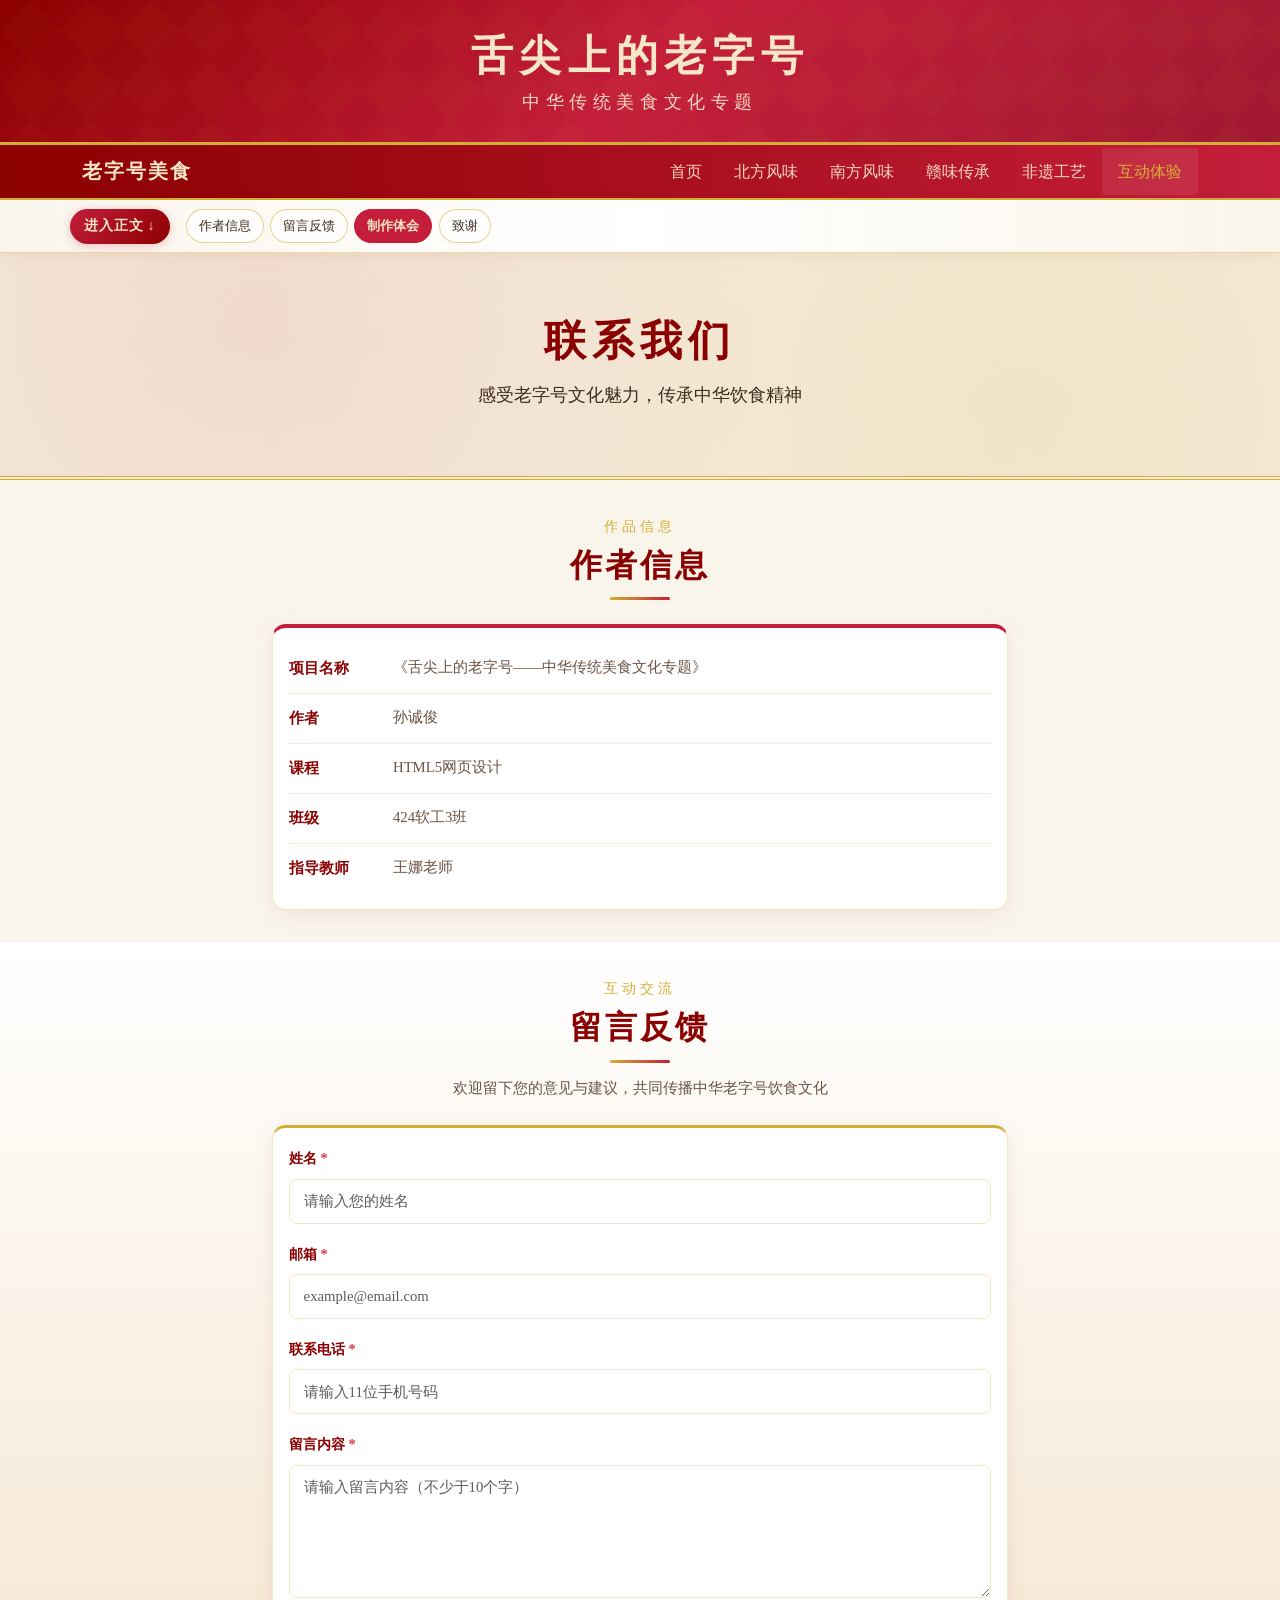
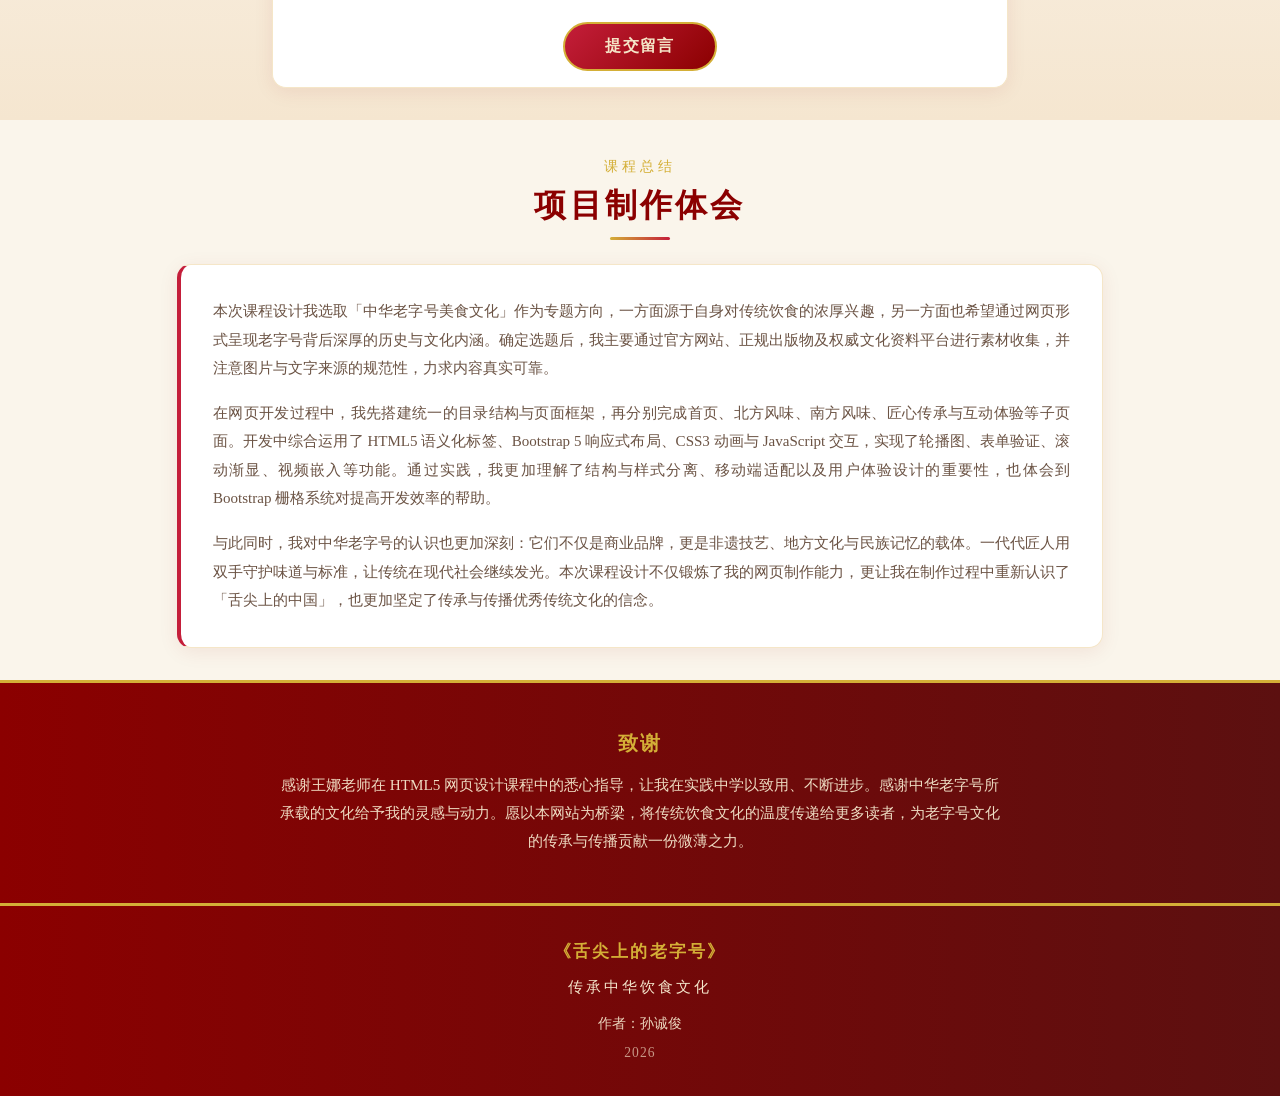
==== contact.html @ 53c4d7d9 "Upload laozihao food culture website" ====
<!DOCTYPE html>
<html lang="zh-CN">
<head>
  <meta charset="UTF-8">
  <meta name="viewport" content="width=device-width, initial-scale=1.0">
  <title>舌尖上的老字号——联系我们</title>
  <link href="https://cdn.jsdelivr.net/npm/bootstrap@5.3.3/dist/css/bootstrap.min.css" rel="stylesheet">
  <link href="css/style.css" rel="stylesheet">
</head>
<body class="page-contact">

  <header class="site-header">
    <div class="container text-center">
      <h1 class="site-title">舌尖上的老字号</h1>
      <p class="site-subtitle">中华传统美食文化专题</p>
    </div>
  </header>

  <nav class="navbar navbar-expand-lg site-nav">
    <div class="container">
      <a class="navbar-brand" href="index.html">老字号美食</a>
      <button class="navbar-toggler" type="button" data-bs-toggle="collapse" data-bs-target="#mainNavbar"
        aria-controls="mainNavbar" aria-expanded="false" aria-label="切换导航">
        <span class="navbar-toggler-icon"></span>
      </button>
      <div class="collapse navbar-collapse" id="mainNavbar">
        <ul class="navbar-nav ms-auto">
          <li class="nav-item"><a class="nav-link" href="index.html">首页</a></li>
          <li class="nav-item"><a class="nav-link" href="north.html">北方风味</a></li>
          <li class="nav-item"><a class="nav-link" href="south.html">南方风味</a></li>
          <li class="nav-item"><a class="nav-link" href="jiangxi.html">赣味传承</a></li>
          <li class="nav-item"><a class="nav-link" href="heritage.html">非遗工艺</a></li>
          <li class="nav-item"><a class="nav-link active" href="contact.html">互动体验</a></li>
        </ul>
      </div>
    </div>
  </nav>

  <nav class="page-jump-bar" aria-label="页面快捷导航">
    <div class="container page-jump-inner">
      <a href="#page-content" class="page-jump-primary">进入正文 ↓</a>
      <div class="page-jump-links">
        <a href="#contact-author" class="page-jump-link" data-section="contact-author">作者信息</a>
        <a href="#contact-form" class="page-jump-link" data-section="contact-form">留言反馈</a>
        <a href="#contact-essay" class="page-jump-link" data-section="contact-essay">制作体会</a>
        <a href="#contact-thanks" class="page-jump-link" data-section="contact-thanks">致谢</a>
      </div>
    </div>
  </nav>

  <main class="page-main" id="page-content">

    <!-- Banner -->
    <section class="contact-hero">
      <div class="contact-hero-pattern" aria-hidden="true"></div>
      <div class="container text-center contact-hero-inner">
        <h2 class="contact-hero-title reveal">联系我们</h2>
        <p class="contact-hero-desc reveal">感受老字号文化魅力，传承中华饮食精神</p>
      </div>
    </section>

    <!-- 作者信息 -->
    <section class="contact-section py-5" id="contact-author">
      <div class="container">
        <div class="section-heading text-center mb-4 reveal">
          <span class="section-tag">作品信息</span>
          <h2 class="section-title">作者信息</h2>
          <div class="title-divider"></div>
        </div>
        <div class="row g-4 justify-content-center">
          <div class="col-lg-8">
            <div class="card contact-info-card reveal">
              <div class="card-body">
                <ul class="contact-info-list list-unstyled mb-0">
                  <li>
                    <span class="contact-info-label">项目名称</span>
                    <span class="contact-info-value">《舌尖上的老字号——中华传统美食文化专题》</span>
                  </li>
                  <li>
                    <span class="contact-info-label">作者</span>
                    <span class="contact-info-value">孙诚俊</span>
                  </li>
                  <li>
                    <span class="contact-info-label">课程</span>
                    <span class="contact-info-value">HTML5网页设计</span>
                  </li>
                  <li>
                    <span class="contact-info-label">班级</span>
                    <span class="contact-info-value">424软工3班</span>
                  </li>
                  <li>
                    <span class="contact-info-label">指导教师</span>
                    <span class="contact-info-value">王娜老师</span>
                  </li>
                </ul>
              </div>
            </div>
          </div>
        </div>
      </div>
    </section>

    <!-- 留言反馈 -->
    <section class="contact-section contact-form-section py-5" id="contact-form">
      <div class="container">
        <div class="section-heading text-center mb-4 reveal">
          <span class="section-tag">互动交流</span>
          <h2 class="section-title">留言反馈</h2>
          <div class="title-divider"></div>
          <p class="section-desc">欢迎留下您的意见与建议，共同传播中华老字号饮食文化</p>
        </div>
        <div class="row justify-content-center">
          <div class="col-lg-8">
            <div class="card contact-form-card reveal">
              <div class="card-body">
                <form id="contactForm" class="contact-form" novalidate>
                  <div class="mb-3">
                    <label for="contactName" class="form-label">姓名 <span class="text-danger">*</span></label>
                    <input type="text" class="form-control contact-input" id="contactName" name="name"
                      placeholder="请输入您的姓名" required autocomplete="name">
                    <div class="invalid-feedback" id="nameError">姓名不能为空</div>
                  </div>
                  <div class="mb-3">
                    <label for="contactEmail" class="form-label">邮箱 <span class="text-danger">*</span></label>
                    <input type="email" class="form-control contact-input" id="contactEmail" name="email"
                      placeholder="example@email.com" required autocomplete="email">
                    <div class="invalid-feedback" id="emailError">请输入正确的邮箱格式</div>
                  </div>
                  <div class="mb-3">
                    <label for="contactPhone" class="form-label">联系电话 <span class="text-danger">*</span></label>
                    <input type="tel" class="form-control contact-input" id="contactPhone" name="phone"
                      placeholder="请输入11位手机号码" required autocomplete="tel">
                    <div class="invalid-feedback" id="phoneError">请输入正确的手机号格式</div>
                  </div>
                  <div class="mb-4">
                    <label for="contactMessage" class="form-label">留言内容 <span class="text-danger">*</span></label>
                    <textarea class="form-control contact-input" id="contactMessage" name="message" rows="5"
                      placeholder="请输入留言内容（不少于10个字）" required></textarea>
                    <div class="invalid-feedback" id="messageError">留言内容不能少于10个字</div>
                  </div>
                  <div class="text-center">
                    <button type="submit" class="btn contact-submit-btn">提交留言</button>
                  </div>
                </form>
              </div>
            </div>
          </div>
        </div>
      </div>
    </section>

    <!-- 项目制作体会 -->
    <section class="contact-section py-5" id="contact-essay">
      <div class="container">
        <div class="section-heading text-center mb-4 reveal">
          <span class="section-tag">课程总结</span>
          <h2 class="section-title">项目制作体会</h2>
          <div class="title-divider"></div>
        </div>
        <div class="row justify-content-center">
          <div class="col-lg-10">
            <article class="contact-essay-card reveal">
              <p>本次课程设计我选取「中华老字号美食文化」作为专题方向，一方面源于自身对传统饮食的浓厚兴趣，另一方面也希望通过网页形式呈现老字号背后深厚的历史与文化内涵。确定选题后，我主要通过官方网站、正规出版物及权威文化资料平台进行素材收集，并注意图片与文字来源的规范性，力求内容真实可靠。</p>
              <p>在网页开发过程中，我先搭建统一的目录结构与页面框架，再分别完成首页、北方风味、南方风味、匠心传承与互动体验等子页面。开发中综合运用了 HTML5 语义化标签、Bootstrap 5 响应式布局、CSS3 动画与 JavaScript 交互，实现了轮播图、表单验证、滚动渐显、视频嵌入等功能。通过实践，我更加理解了结构与样式分离、移动端适配以及用户体验设计的重要性，也体会到 Bootstrap 栅格系统对提高开发效率的帮助。</p>
              <p>与此同时，我对中华老字号的认识也更加深刻：它们不仅是商业品牌，更是非遗技艺、地方文化与民族记忆的载体。一代代匠人用双手守护味道与标准，让传统在现代社会继续发光。本次课程设计不仅锻炼了我的网页制作能力，更让我在制作过程中重新认识了「舌尖上的中国」，也更加坚定了传承与传播优秀传统文化的信念。</p>
            </article>
          </div>
        </div>
      </div>
    </section>

    <!-- 致谢 -->
    <section class="contact-thanks-section" id="contact-thanks">
      <div class="container text-center reveal">
        <h3 class="contact-thanks-title">致谢</h3>
        <p class="contact-thanks-text">感谢王娜老师在 HTML5 网页设计课程中的悉心指导，让我在实践中学以致用、不断进步。感谢中华老字号所承载的文化给予我的灵感与动力。愿以本网站为桥梁，将传统饮食文化的温度传递给更多读者，为老字号文化的传承与传播贡献一份微薄之力。</p>
      </div>
    </section>

  </main>

  <footer class="site-footer">
    <div class="container text-center">
      <p class="footer-brand">《舌尖上的老字号》</p>
      <p class="footer-tagline">传承中华饮食文化</p>
      <p class="footer-author">作者：孙诚俊</p>
      <p class="footer-year">2026</p>
    </div>
  </footer>

  <button type="button" id="backToTop" class="back-to-top" aria-label="返回顶部" title="返回顶部">
    <span aria-hidden="true">↑</span>
  </button>

  <script src="https://cdn.jsdelivr.net/npm/bootstrap@5.3.3/dist/js/bootstrap.bundle.min.js"></script>
  <script src="js/main.js"></script>
</body>
</html>
---- css/style.css ----
/* ========================================
   舌尖上的老字号——中华传统美食文化专题
   ======================================== */

:root {
  --color-primary: #c41e3a;
  --color-primary-dark: #8b0000;
  --color-gold: #d4af37;
  --color-gold-light: #f5e6c8;
  --color-bg: #faf5eb;
  --color-bg-warm: #f5e6d0;
  --color-text: #3d2b1f;
  --color-text-light: #6b5344;
  --shadow-soft: 0 4px 20px rgba(139, 0, 0, 0.08);
}

/* --- 基础 --- */
html {
  scroll-behavior: smooth;
}

[id] {
  scroll-margin-top: 5.5rem;
}

@media (max-width: 767.98px) {
  [id] {
    scroll-margin-top: 7.5rem;
  }
}

body {  font-family: "Microsoft YaHei", "PingFang SC", "Noto Serif SC", serif, sans-serif;
  line-height: 1.7;
  color: var(--color-text);
  background-color: var(--color-bg);
}

/* --- Header --- */
.site-header {
  background: linear-gradient(135deg, var(--color-primary-dark) 0%, var(--color-primary) 50%, #a01830 100%);
  padding: 2rem 0 1.5rem;
  border-bottom: 3px solid var(--color-gold);
  position: relative;
  overflow: hidden;
}

.site-header::before {
  content: "";
  position: absolute;
  inset: 0;
  background: url("data:image/svg+xml,%3Csvg width='60' height='60' viewBox='0 0 60 60' xmlns='http://www.w3.org/2000/svg'%3E%3Cpath d='M30 0L60 30L30 60L0 30Z' fill='%23d4af37' fill-opacity='0.06'/%3E%3C/svg%3E");
  opacity: 0.5;
}

.site-title {
  font-size: clamp(1.8rem, 4vw, 2.6rem);
  color: var(--color-gold-light);
  font-weight: 700;
  letter-spacing: 0.15em;
  margin-bottom: 0.3rem;
  position: relative;
}

.site-subtitle {
  color: rgba(255, 248, 220, 0.85);
  font-size: clamp(0.95rem, 2vw, 1.15rem);
  letter-spacing: 0.3em;
  margin: 0;
  position: relative;
}

/* --- Navigation --- */
.site-nav {
  background: linear-gradient(to right, var(--color-primary-dark), var(--color-primary));
  border-bottom: 2px solid var(--color-gold);
  padding: 0.2rem 0;
}

.site-nav .navbar-brand {
  color: var(--color-gold-light) !important;
  font-weight: 700;
  letter-spacing: 0.1em;
}

.site-nav .nav-link {
  color: rgba(255, 248, 220, 0.85) !important;
  font-weight: 500;
  padding: 0.6rem 1rem !important;
  transition: color 0.3s, background 0.3s;
  border-radius: 4px;
}

.site-nav .nav-link:hover,
.site-nav .nav-link.active {
  color: var(--color-gold) !important;
  background: rgba(255, 255, 255, 0.08);
}

.site-nav .navbar-toggler {
  border-color: var(--color-gold);
}

.site-nav .navbar-toggler-icon {
  filter: invert(1) sepia(1) saturate(5) hue-rotate(5deg);
}

/* --- 页首快捷跳转 --- */
.page-jump-bar {
  position: sticky;
  top: 0;
  z-index: 1020;
  background: linear-gradient(90deg, rgba(250, 245, 235, 0.98), #fff 50%, rgba(250, 245, 235, 0.98));
  border-bottom: 1px solid rgba(212, 175, 55, 0.45);
  box-shadow: 0 2px 14px rgba(139, 0, 0, 0.06);
}

.page-jump-inner {
  display: flex;
  flex-wrap: wrap;
  align-items: center;
  gap: 0.65rem 1rem;
  padding: 0.55rem 0;
}

.page-jump-primary {
  display: inline-flex;
  align-items: center;
  gap: 0.35rem;
  padding: 0.35rem 0.9rem;
  border-radius: 999px;
  background: linear-gradient(135deg, var(--color-primary), var(--color-primary-dark));
  color: var(--color-gold-light) !important;
  font-size: 0.88rem;
  font-weight: 600;
  letter-spacing: 0.05em;
  text-decoration: none;
  white-space: nowrap;
  transition: transform 0.25s, box-shadow 0.25s;
  box-shadow: 0 2px 10px rgba(196, 30, 58, 0.25);
}

.page-jump-primary:hover {
  transform: translateY(-1px);
  box-shadow: 0 4px 16px rgba(196, 30, 58, 0.32);
  color: #fff !important;
}

.page-jump-links {
  display: flex;
  flex-wrap: wrap;
  align-items: center;
  gap: 0.4rem;
  flex: 1;
  min-width: 0;
}

.page-jump-link {
  display: inline-block;
  padding: 0.28rem 0.75rem;
  border-radius: 999px;
  border: 1px solid rgba(212, 175, 55, 0.55);
  background: rgba(255, 255, 255, 0.75);
  color: var(--color-text) !important;
  font-size: 0.82rem;
  text-decoration: none;
  white-space: nowrap;
  transition: background 0.25s, color 0.25s, border-color 0.25s;
}

.page-jump-link:hover {
  background: rgba(196, 30, 58, 0.08);
  border-color: var(--color-primary);
  color: var(--color-primary) !important;
}

.page-jump-link.is-active {
  background: var(--color-primary);
  border-color: var(--color-primary);
  color: var(--color-gold-light) !important;
  font-weight: 600;
}

/* --- 关键词锚点链接 --- */
a.keyword-link {
  color: var(--color-primary-dark);
  text-decoration: none;
  border-bottom: 2px dashed rgba(212, 175, 55, 0.85);
  transition: color 0.25s, border-color 0.25s;
}

a.keyword-link:hover {
  color: var(--color-primary);
  border-bottom-color: var(--color-primary);
}

.north-panel-title .keyword-link {
  color: inherit;
}

.north-panel-title .keyword-link:hover {
  color: var(--color-primary);
}

/* --- 锚点目标高亮 --- */
.anchor-highlight {
  animation: anchorPulse 2.8s ease-out;
}

@keyframes anchorPulse {
  0% {
    box-shadow: 0 0 0 0 rgba(212, 175, 55, 0.65);
    outline: 3px solid var(--color-gold);
    outline-offset: 4px;
  }
  40% {
    box-shadow: 0 0 0 10px rgba(212, 175, 55, 0.15);
    outline: 3px solid var(--color-gold);
    outline-offset: 4px;
  }
  100% {
    box-shadow: none;
    outline: 3px solid transparent;
    outline-offset: 4px;
  }
}

.heritage-craft-card.anchor-highlight,
.north-brand-panel.anchor-highlight {
  position: relative;
  z-index: 2;
}

/* --- 轮播 --- */
.hero-carousel {
  margin-bottom: 0;
  background-color: var(--color-bg-warm);
}

.hero-carousel .carousel-inner {
  background-color: var(--color-bg-warm);
}

.hero-carousel .carousel-item {
  position: relative;
  min-height: clamp(260px, 42vw, 520px);
  background-color: var(--color-bg-warm);
  display: flex;
  align-items: center;
  justify-content: center;
}

.carousel-img {
  width: 100%;
  height: clamp(260px, 42vw, 520px);
  object-fit: contain;
  object-position: center;
  display: block;
}

.carousel-caption {
  background: linear-gradient(transparent, rgba(92, 16, 16, 0.75));
  left: 0;
  right: 0;
  bottom: 0;
  padding: 2rem 1rem 1.5rem;
}

.carousel-caption h2 {
  color: var(--color-gold);
  font-weight: 700;
  letter-spacing: 0.2em;
  text-shadow: 0 2px 8px rgba(0, 0, 0, 0.5);
}

.carousel-caption p {
  color: rgba(255, 248, 220, 0.9);
  margin: 0;
}

.carousel-indicators [data-bs-target] {
  width: 10px;
  height: 10px;
  border-radius: 50%;
  background-color: var(--color-gold);
  opacity: 0.5;
}

.carousel-indicators .active {
  opacity: 1;
}

.carousel-control-prev-icon,
.carousel-control-next-icon {
  filter: drop-shadow(0 0 4px rgba(0, 0, 0, 0.6));
}

/* --- 区块标题 --- */
.section-heading {
  position: relative;
}

.section-tag {
  display: inline-block;
  color: var(--color-gold);
  font-size: 0.85rem;
  letter-spacing: 0.3em;
  text-transform: uppercase;
  margin-bottom: 0.5rem;
}

.section-title {
  color: var(--color-primary-dark);
  font-weight: 700;
  font-size: clamp(1.5rem, 3vw, 2rem);
  letter-spacing: 0.1em;
}

.title-divider {
  width: 60px;
  height: 3px;
  background: linear-gradient(to right, var(--color-gold), var(--color-primary));
  margin: 0.8rem auto 0;
  border-radius: 2px;
}

.section-desc {
  color: var(--color-text-light);
  margin-top: 0.8rem;
  font-size: 0.95rem;
}

/* --- 简介模块 --- */
.intro-section {
  background: var(--color-bg);
}

.intro-card {
  background: #fff;
  border: 1px solid var(--color-gold-light);
  border-left: 4px solid var(--color-primary);
  border-radius: 8px;
  padding: 2rem;
  box-shadow: var(--shadow-soft);
  height: 100%;
}

.intro-card h3 {
  color: var(--color-primary-dark);
  font-size: 1.25rem;
  margin-bottom: 1rem;
  padding-bottom: 0.5rem;
  border-bottom: 1px dashed var(--color-gold);
}

.intro-card p {
  color: var(--color-text-light);
  margin: 0;
  text-align: justify;
}

.feature-box {
  background: #fff;
  border-radius: 8px;
  padding: 1.5rem 1.2rem;
  text-align: center;
  box-shadow: var(--shadow-soft);
  border-top: 3px solid var(--color-gold);
  height: 100%;
  transition: transform 0.3s, box-shadow 0.3s;
}

.feature-box:hover {
  transform: translateY(-4px);
  box-shadow: 0 8px 28px rgba(139, 0, 0, 0.12);
}

.feature-icon {
  width: 48px;
  height: 48px;
  line-height: 48px;
  margin: 0 auto 0.8rem;
  background: linear-gradient(135deg, var(--color-primary), var(--color-primary-dark));
  color: var(--color-gold);
  font-size: 1.2rem;
  font-weight: 700;
  border-radius: 50%;
  border: 2px solid var(--color-gold);
}

.feature-box h4 {
  color: var(--color-primary-dark);
  font-size: 1.05rem;
  margin-bottom: 0.6rem;
}

.feature-box p {
  color: var(--color-text-light);
  font-size: 0.88rem;
  margin: 0;
  text-align: justify;
}

/* --- 美食地图 --- */
.map-section {
  background: linear-gradient(180deg, var(--color-bg-warm) 0%, var(--color-bg) 100%);
}

.china-map-wrapper {
  background: #fff;
  border-radius: 12px;
  padding: 1rem;
  box-shadow: var(--shadow-soft);
  border: 1px solid var(--color-gold-light);
  margin: 0;
}

.china-map {
  display: block;
  width: 100%;
  height: auto;
  border-radius: 8px;
  object-fit: contain;
}

.city-list {
  list-style: none;
  padding: 0;
  margin: 0;
}

.city-item {
  display: flex;
  align-items: flex-start;
  gap: 0.8rem;
  padding: 1rem 1.2rem;
  background: #fff;
  border-radius: 8px;
  margin-bottom: 0.8rem;
  box-shadow: var(--shadow-soft);
  border-left: 3px solid var(--color-primary);
  transition: transform 0.2s;
}

.city-item:hover {
  transform: translateX(4px);
}

.city-dot {
  flex-shrink: 0;
  width: 12px;
  height: 12px;
  margin-top: 0.35rem;
  background: var(--color-primary);
  border-radius: 50%;
  border: 2px solid var(--color-gold);
  box-shadow: 0 0 6px rgba(196, 30, 58, 0.4);
}

.city-item strong {
  color: var(--color-primary-dark);
  font-size: 1rem;
}

.city-item strong .keyword-link {
  color: inherit;
  font-weight: 700;
}

.city-item p {
  color: var(--color-text-light);
  font-size: 0.85rem;
  margin: 0.2rem 0 0;
}

/* --- Footer --- */
.site-footer {
  background: linear-gradient(to right, var(--color-primary-dark), #5c1010);
  color: rgba(255, 248, 220, 0.8);
  padding: 2rem 0;
  border-top: 3px solid var(--color-gold);
  margin-top: 0;
}

.footer-brand {
  color: var(--color-gold);
  font-size: 1.05rem;
  font-weight: 700;
  letter-spacing: 0.12em;
  margin-bottom: 0.45rem;
}

.footer-tagline {
  color: rgba(255, 248, 220, 0.92);
  font-size: 0.95rem;
  letter-spacing: 0.2em;
  margin-bottom: 0.75rem;
}

.footer-author {
  color: rgba(255, 248, 220, 0.85);
  font-size: 0.88rem;
  margin-bottom: 0.35rem;
}

.footer-year {
  font-size: 0.85rem;
  margin: 0;
  opacity: 0.75;
  letter-spacing: 0.08em;
}

/* --- Main --- */
.page-main {
  min-height: 60vh;
}

/* --- 子页横幅 --- */
.page-hero {
  background: linear-gradient(135deg, var(--color-primary-dark) 0%, var(--color-primary) 60%, #a01830 100%);
  padding: clamp(2.5rem, 6vw, 4rem) 0;
  border-bottom: 3px solid var(--color-gold);
  position: relative;
  overflow: hidden;
}

.page-hero::before {
  content: "";
  position: absolute;
  inset: 0;
  background: url("data:image/svg+xml,%3Csvg width='60' height='60' viewBox='0 0 60 60' xmlns='http://www.w3.org/2000/svg'%3E%3Cpath d='M30 0L60 30L30 60L0 30Z' fill='%23d4af37' fill-opacity='0.06'/%3E%3C/svg%3E");
  opacity: 0.5;
}

.page-hero-tag {
  color: var(--color-gold);
  font-size: 0.9rem;
  letter-spacing: 0.25em;
  margin-bottom: 0.6rem;
  position: relative;
}

.page-hero-title {
  color: var(--color-gold-light);
  font-size: clamp(1.6rem, 4vw, 2.4rem);
  font-weight: 700;
  letter-spacing: 0.12em;
  margin-bottom: 0.8rem;
  position: relative;
}

.page-hero-desc {
  color: rgba(255, 248, 220, 0.88);
  font-size: clamp(0.95rem, 2vw, 1.1rem);
  max-width: 720px;
  margin: 0 auto;
  line-height: 1.8;
  position: relative;
}

/* --- 北方风味页 --- */
.page-north .north-brand-section,
.page-north .north-culture-section,
.page-south .north-brand-section,
.page-south .north-culture-section {
  padding-top: 2rem !important;
  padding-bottom: 2rem !important;
}

.page-north .section-heading.mb-5,
.page-south .section-heading.mb-5 {
  margin-bottom: 2rem !important;
}

.page-north .north-brand-panel .row,
.page-south .north-brand-panel .row {
  --bs-gutter-y: 1rem;
  --bs-gutter-x: 1rem;
}

.north-brand-section {  background: linear-gradient(180deg, var(--color-bg) 0%, #fff 40%, var(--color-bg) 100%);
}

.north-brand-panel {
  background: #fff;
  border-radius: 16px;
  padding: clamp(1rem, 2.5vw, 2rem);
  margin-bottom: 2rem;  box-shadow: 0 6px 28px rgba(139, 0, 0, 0.08);
  border: 1px solid var(--color-gold-light);
  position: relative;
  overflow: hidden;
}

.north-brand-panel::before {
  content: "";
  position: absolute;
  top: 0;
  left: 0;
  right: 0;
  height: 4px;
  background: linear-gradient(to right, var(--color-gold), var(--color-primary), var(--color-gold));
}

.north-brand-panel:last-child {
  margin-bottom: 0;
}

.north-panel-header {
  display: flex;
  align-items: center;
  gap: 1rem;
  margin-bottom: 1.1rem;
  padding-bottom: 0.65rem;  border-bottom: 1px dashed var(--color-gold);
}

.north-panel-index {
  flex-shrink: 0;
  width: 48px;
  height: 48px;
  line-height: 48px;
  text-align: center;
  background: linear-gradient(135deg, var(--color-primary), var(--color-primary-dark));
  color: var(--color-gold);
  font-weight: 700;
  font-size: 1rem;
  border-radius: 50%;
  border: 2px solid var(--color-gold);
}

.north-panel-title {
  color: var(--color-primary-dark);
  font-size: clamp(1.4rem, 3vw, 1.85rem);
  font-weight: 700;
  letter-spacing: 0.1em;
  margin: 0;
}

.north-row-store,
.north-row-food,
.north-heritage-box {
  margin-bottom: 1.1rem;
}

.north-row-food:last-of-type {
  margin-bottom: 1.1rem;
}

/* 南方页：品牌信息条 / 店面 / 双图 */
.north-meta-bar {
  background: linear-gradient(145deg, #fff 0%, var(--color-bg) 100%);
  border: 1px solid var(--color-gold-light);
  border-left: 4px solid var(--color-primary);
  border-radius: 12px;
  padding: 0.85rem 1.2rem;
  margin-bottom: 1.1rem;
  box-shadow: var(--shadow-soft);
}

.north-meta-bar .north-facts {
  display: flex;
  flex-wrap: wrap;
  gap: 0.5rem 2rem;
  margin-bottom: 0;
}

.north-meta-bar .north-facts li {
  border-bottom: none;
  padding: 0.25rem 0;
  flex: 1 1 auto;
  min-width: 160px;
}

.north-store-single {
  max-width: 900px;
  margin: 0 auto 1.1rem;
}

.north-food-pair {
  margin-bottom: 1.1rem;
}

/* 图片容器 — 完整显示 */
.north-img-wrap {
  display: block;
  width: 100%;
  padding: 0.6rem;
  background: var(--color-bg-warm);
  border: 1px solid var(--color-gold-light);
  border-radius: 14px;
  box-shadow: var(--shadow-soft);
  cursor: pointer;
  transition: transform 0.35s ease, box-shadow 0.35s ease;
  position: relative;
  overflow: hidden;
}

.north-img-wrap:hover {
  transform: scale(1.03);
  box-shadow: 0 10px 32px rgba(139, 0, 0, 0.15);
}

.north-img {
  width: 100%;
  height: auto;
  max-height: min(420px, 55vh);
  object-fit: contain;
  object-position: center;
  display: block;
  margin: 0 auto;
  border-radius: 8px;
  background: var(--color-bg-warm);
}

.north-img-tip {
  display: block;
  text-align: center;
  font-size: 0.78rem;
  color: var(--color-text-light);
  margin-top: 0.5rem;
  letter-spacing: 0.05em;
  opacity: 0.85;
  transition: color 0.3s;
}

.north-img-wrap:hover .north-img-tip {
  color: var(--color-primary);
}

/* 品牌信息卡 */
.north-info-card {
  background: linear-gradient(145deg, #fff 0%, var(--color-bg) 100%);
  border: 1px solid var(--color-gold-light);
  border-left: 4px solid var(--color-primary);
  border-radius: 14px;
  padding: clamp(0.85rem, 2vw, 1.4rem);
  box-shadow: var(--shadow-soft);
}

.north-info-name {
  color: var(--color-primary-dark);
  font-size: 1.35rem;
  font-weight: 700;
  margin-bottom: 0.65rem;
  letter-spacing: 0.08em;
}

.north-facts {
  margin-bottom: 0.75rem;
}

.north-facts li {
  display: flex;
  justify-content: space-between;
  align-items: center;
  padding: 0.4rem 0;
  border-bottom: 1px dotted rgba(212, 175, 55, 0.5);
  font-size: 0.92rem;
  color: var(--color-text-light);
}

.north-facts li span {
  color: var(--color-text-light);
}

.north-facts li strong {
  color: var(--color-primary-dark);
  font-weight: 600;
}

.north-text-block h5,
.north-heritage-box h5 {
  color: var(--color-primary-dark);
  font-size: 1.05rem;
  font-weight: 700;
  margin-bottom: 0.45rem;
  padding-left: 0.75rem;
  border-left: 3px solid var(--color-gold);
}

.north-text-block p,
.north-heritage-box p {
  color: var(--color-text-light);
  font-size: 0.95rem;
  line-height: 1.75;  text-align: justify;
  margin: 0;
}

.north-heritage-box {
  background: linear-gradient(135deg, rgba(196, 30, 58, 0.04) 0%, rgba(212, 175, 55, 0.08) 100%);
  border: 1px solid var(--color-gold-light);
  border-radius: 14px;
  padding: clamp(0.85rem, 2vw, 1.25rem);
}
/* PC 图文交错 */
@media (min-width: 768px) {
  .north-row-alt {
    flex-direction: row-reverse;
  }
}

/* 北方饮食文化卡片 */
.north-culture-section {
  background: linear-gradient(180deg, var(--color-bg-warm) 0%, var(--color-bg) 100%);
  border-top: 3px solid var(--color-gold);
}

.north-culture-card {
  border: 1px solid var(--color-gold-light);
  border-radius: 14px;
  border-top: 4px solid var(--color-primary);
  box-shadow: var(--shadow-soft);
  background: #fff;
  transition: transform 0.35s ease, box-shadow 0.35s ease;
}

.north-culture-card:hover {
  transform: translateY(-8px);
  box-shadow: 0 14px 36px rgba(139, 0, 0, 0.14);
}

.north-culture-icon {
  width: 52px;
  height: 52px;
  line-height: 52px;
  text-align: center;
  background: linear-gradient(135deg, var(--color-primary), var(--color-primary-dark));
  color: var(--color-gold);
  font-size: 1.25rem;
  font-weight: 700;
  border-radius: 50%;
  border: 2px solid var(--color-gold);
  margin-bottom: 1rem;
}

.north-culture-card .card-title {
  color: var(--color-primary-dark);
  font-weight: 700;
  font-size: 1.15rem;
  margin-bottom: 0.85rem;
}

.north-culture-card .card-text {
  color: var(--color-text-light);
  font-size: 0.93rem;
  line-height: 1.85;
  text-align: justify;
}

/* Modal 大图 */
.north-modal-content {
  background: var(--color-bg);
  border: 2px solid var(--color-gold);
  border-radius: 12px;
}

.north-modal-content .modal-title {
  color: var(--color-primary-dark);
  font-weight: 700;
}

.north-modal-img {
  max-width: 100%;
  max-height: 80vh;
  width: auto;
  height: auto;
  object-fit: contain;
  border-radius: 8px;
}

/* 返回顶部 */
.back-to-top {
  position: fixed;
  right: 1.5rem;
  bottom: 1.5rem;
  z-index: 1050;
  width: 48px;
  height: 48px;
  border: 2px solid var(--color-gold);
  border-radius: 50%;
  background: linear-gradient(135deg, var(--color-primary), var(--color-primary-dark));
  color: var(--color-gold-light);
  font-size: 1.25rem;
  font-weight: 700;
  cursor: pointer;
  box-shadow: 0 4px 16px rgba(139, 0, 0, 0.25);
  opacity: 0;
  visibility: hidden;
  transform: translateY(12px);
  transition: opacity 0.35s, visibility 0.35s, transform 0.35s, box-shadow 0.3s;
}

.back-to-top.is-visible {
  opacity: 1;
  visibility: visible;
  transform: translateY(0);
}

.back-to-top:hover {
  box-shadow: 0 6px 24px rgba(139, 0, 0, 0.35);
  transform: translateY(-3px);
}

/* --- 滚动渐显 --- */
.reveal {
  opacity: 0;
  transform: translateY(28px);
  transition: opacity 0.7s ease, transform 0.7s ease;
}

.reveal.is-visible {
  opacity: 1;
  transform: translateY(0);
}

.reveal:nth-child(2) { transition-delay: 0.08s; }
.reveal:nth-child(3) { transition-delay: 0.16s; }

/* ========================================
   匠心传承页（heritage.html）展览馆风格
   ======================================== */

.page-heritage .heritage-section {
  position: relative;
}

/* Banner：宣纸 + 古风纹样 */
.heritage-hero {
  position: relative;
  padding: clamp(3rem, 8vw, 5rem) 0;
  background-color: #f4ead8;
  background-image:
    linear-gradient(rgba(244, 234, 216, 0.92), rgba(244, 234, 216, 0.92)),
    url("data:image/svg+xml,%3Csvg width='80' height='80' viewBox='0 0 80 80' xmlns='http://www.w3.org/2000/svg'%3E%3Cg fill='none' stroke='%23c41e3a' stroke-opacity='0.08' stroke-width='1'%3E%3Cpath d='M0 40h80M40 0v80M0 0l80 80M80 0L0 80'/%3E%3C/g%3E%3C/svg%3E");
  border-bottom: 4px double var(--color-gold);
  overflow: hidden;
}

.heritage-hero-pattern {
  position: absolute;
  inset: 0;
  background:
    radial-gradient(circle at 15% 20%, rgba(196, 30, 58, 0.08) 0%, transparent 45%),
    radial-gradient(circle at 85% 75%, rgba(212, 175, 55, 0.12) 0%, transparent 40%);
  pointer-events: none;
}

.heritage-hero-inner {
  position: relative;
  z-index: 1;
}

.heritage-hero-tag {
  color: var(--color-primary);
  font-size: 0.88rem;
  letter-spacing: 0.15em;
  margin-bottom: 0.75rem;
}

.heritage-hero-title {
  font-size: clamp(2rem, 5vw, 3rem);
  color: var(--color-primary-dark);
  font-weight: 700;
  letter-spacing: 0.2em;
  margin-bottom: 0.75rem;
  text-shadow: 0 2px 0 rgba(212, 175, 55, 0.3);
}

.heritage-hero-desc {
  color: var(--color-text);
  font-size: clamp(1rem, 2.2vw, 1.15rem);
  max-width: 640px;
  margin: 0 auto;
  line-height: 1.85;
}

/* 宣纸卡片 */
.heritage-paper-card {
  background: #fffef9;
  border: 1px solid rgba(212, 175, 55, 0.45);
  border-radius: 4px;
  padding: 1.25rem 1.4rem;
  box-shadow: 2px 3px 12px rgba(139, 0, 0, 0.06);
  position: relative;
}

.heritage-paper-card::before {
  content: "";
  position: absolute;
  top: 8px;
  left: 8px;
  right: 8px;
  bottom: 8px;
  border: 1px dashed rgba(196, 30, 58, 0.12);
  pointer-events: none;
  border-radius: 2px;
}

.heritage-paper-card p,
.heritage-paper-card h4 {
  position: relative;
  z-index: 1;
}

.heritage-paper-card h4 {
  color: var(--color-primary-dark);
  font-size: 1.05rem;
  margin-bottom: 0.65rem;
}

.heritage-paper-card p {
  color: var(--color-text-light);
  font-size: 0.94rem;
  line-height: 1.85;
  text-align: justify;
  margin: 0;
}

/* 数字统计 */
.heritage-stat-item {
  background: linear-gradient(135deg, var(--color-primary-dark), var(--color-primary));
  border-radius: 10px;
  padding: 1rem;
  text-align: center;
  border: 2px solid var(--color-gold);
}

.heritage-stat-num {
  font-size: 1.8rem;
  font-weight: 700;
  color: var(--color-gold);
}

.heritage-stat-unit {
  font-size: 1.1rem;
  color: var(--color-gold-light);
  margin-left: 2px;
}

.heritage-stat-label {
  display: block;
  font-size: 0.78rem;
  color: rgba(255, 248, 220, 0.85);
  margin-top: 0.25rem;
  letter-spacing: 0.08em;
}

/* 时间轴 */
.heritage-intro-section {
  background: var(--color-bg);
}

.heritage-timeline {
  position: relative;
  padding-left: 1.5rem;
}

.heritage-timeline-line {
  position: absolute;
  left: 6px;
  top: 8px;
  bottom: 8px;
  width: 3px;
  background: linear-gradient(to bottom, var(--color-gold), var(--color-primary));
  transform-origin: top;
  transform: scaleY(0);
  transition: transform 1.2s ease 0.2s;
}

.heritage-timeline.is-animated .heritage-timeline-line {
  transform: scaleY(1);
}

.heritage-timeline-item {
  position: relative;
  padding-left: 1.5rem;
  margin-bottom: 1.5rem;
  opacity: 0;
  transform: translateX(20px);
  transition: opacity 0.6s ease, transform 0.6s ease;
}

.heritage-timeline.is-animated .heritage-timeline-item {
  opacity: 1;
  transform: translateX(0);
}

.heritage-timeline.is-animated .heritage-timeline-item:nth-child(2) { transition-delay: 0.15s; }
.heritage-timeline.is-animated .heritage-timeline-item:nth-child(3) { transition-delay: 0.35s; }
.heritage-timeline.is-animated .heritage-timeline-item:nth-child(4) { transition-delay: 0.55s; }
.heritage-timeline.is-animated .heritage-timeline-item:nth-child(5) { transition-delay: 0.75s; }

.heritage-timeline-dot {
  position: absolute;
  left: -1.5rem;
  top: 0.35rem;
  width: 14px;
  height: 14px;
  background: var(--color-primary);
  border: 3px solid var(--color-gold);
  border-radius: 50%;
  box-shadow: 0 0 0 4px rgba(196, 30, 58, 0.15);
}

.heritage-timeline-content time {
  display: inline-block;
  font-size: 0.78rem;
  color: var(--color-gold);
  background: rgba(212, 175, 55, 0.15);
  padding: 0.15rem 0.5rem;
  border-radius: 3px;
  margin-bottom: 0.35rem;
}

.heritage-timeline-content h4 {
  color: var(--color-primary-dark);
  font-size: 1rem;
  margin-bottom: 0.35rem;
}

.heritage-timeline-content p {
  color: var(--color-text-light);
  font-size: 0.88rem;
  margin: 0;
  line-height: 1.7;
}

/* 非遗四宫格 */
.heritage-craft-section {
  background: linear-gradient(180deg, #fff 0%, var(--color-bg-warm) 100%);
}

.heritage-craft-card {
  background: #fff;
  border-radius: 12px;
  overflow: hidden;
  border: 1px solid var(--color-gold-light);
  box-shadow: var(--shadow-soft);
  height: 100%;
  transition: transform 0.35s ease, box-shadow 0.35s ease;
}

.heritage-craft-card:hover {
  transform: translateY(-6px);
  box-shadow: 0 14px 32px rgba(139, 0, 0, 0.12);
}

.heritage-craft-body {
  padding: 1rem 1.1rem 1.2rem;
}

.heritage-craft-body h4 {
  color: var(--color-primary-dark);
  font-size: 1rem;
  margin-bottom: 0.5rem;
}

.heritage-craft-body p {
  color: var(--color-text-light);
  font-size: 0.86rem;
  line-height: 1.75;
  margin: 0;
  text-align: justify;
}

/* 媒体占位 */
.heritage-media-slot {
  position: relative;
  margin: 0;
  background: var(--color-bg-warm);
  min-height: 160px;
  display: flex;
  align-items: center;
  justify-content: center;
  overflow: hidden;
}

.heritage-slot-img {
  width: 100%;
  height: auto;
  max-height: 200px;
  object-fit: contain;
  display: block;
  padding: 0.5rem;
}

.heritage-media-slot.is-empty .heritage-slot-img {
  display: none;
}

.heritage-slot-empty {
  display: none;
  flex-direction: column;
  align-items: center;
  justify-content: center;
  color: var(--color-text-light);
  font-size: 0.88rem;
  padding: 1.5rem;
  text-align: center;
  min-height: 160px;
  width: 100%;
  border: 2px dashed rgba(212, 175, 55, 0.5);
  background: rgba(255, 255, 255, 0.5);
}

.heritage-media-slot.is-empty .heritage-slot-empty,
.heritage-slot-empty.is-show {
  display: flex;
}

.heritage-zigzag-media {
  border-radius: 12px;
  min-height: 220px;
  box-shadow: var(--shadow-soft);
}

.heritage-zigzag-media .heritage-slot-img {
  min-height: 220px;
  max-height: 320px;
  object-fit: cover;
  padding: 0;
  border-radius: 12px;
}

.heritage-zigzag-item {
  margin-bottom: 2rem;
}

.heritage-zigzag-item:last-child {
  margin-bottom: 0;
}

/* 匠人精神 */
.heritage-master-section {
  position: relative;
  padding: clamp(3rem, 8vw, 5rem) 0;
  min-height: 420px;
  display: flex;
  align-items: center;
}

.heritage-master-bg {
  position: absolute;
  inset: 0;
  background:
    linear-gradient(rgba(92, 16, 16, 0.72), rgba(139, 0, 0, 0.65)),
    url("data:image/svg+xml,%3Csvg width='100' height='100' viewBox='0 0 100 100' xmlns='http://www.w3.org/2000/svg'%3E%3Cpath d='M50 5 L95 50 L50 95 L5 50 Z' fill='none' stroke='%23d4af37' stroke-opacity='0.15' stroke-width='1'/%3E%3C/svg%3E");
  background-size: cover, 80px 80px;
}

.heritage-master-inner {
  position: relative;
  z-index: 1;
}

.heritage-master-card {
  max-width: 720px;
  margin: 0 auto;
  background: rgba(255, 254, 249, 0.96);
  border: 2px solid var(--color-gold);
  border-radius: 8px;
  padding: clamp(1.5rem, 4vw, 2.5rem);
  box-shadow: 0 12px 40px rgba(0, 0, 0, 0.2);
}

.heritage-master-card .section-title {
  font-size: clamp(1.4rem, 3vw, 1.8rem);
}

.heritage-master-card p {
  color: var(--color-text-light);
  font-size: 0.95rem;
  line-height: 1.9;
  text-align: justify;
  margin: 0;
}

/* 老字号与非遗 */
.heritage-link-section {
  background: var(--color-bg);
}

/* 传统与创新 */
.heritage-innovation-section {
  background: linear-gradient(180deg, var(--color-bg-warm) 0%, var(--color-bg) 100%);
}

.heritage-info-card {
  background: #fff;
  border-radius: 12px;
  padding: 1.4rem 1.2rem;
  height: 100%;
  border: 1px solid var(--color-gold-light);
  border-top: 3px solid var(--color-primary);
  box-shadow: var(--shadow-soft);
  transition: transform 0.35s ease, box-shadow 0.35s ease;
}

.heritage-info-card:hover {
  transform: translateY(-5px);
  box-shadow: 0 12px 28px rgba(139, 0, 0, 0.13);
}

.heritage-info-icon {
  width: 44px;
  height: 44px;
  line-height: 44px;
  text-align: center;
  background: linear-gradient(135deg, var(--color-primary), var(--color-primary-dark));
  color: var(--color-gold);
  font-weight: 700;
  border-radius: 8px;
  margin-bottom: 0.75rem;
  border: 1px solid var(--color-gold);
}

.heritage-info-card h4 {
  color: var(--color-primary-dark);
  font-size: 1.02rem;
  margin-bottom: 0.55rem;
}

.heritage-info-card p {
  color: var(--color-text-light);
  font-size: 0.88rem;
  line-height: 1.75;
  margin: 0;
  text-align: justify;
}

.heritage-innovation-note {
  text-align: center;
}

.heritage-innovation-note p {
  color: var(--color-text-light);
  font-size: 0.92rem;
  max-width: 800px;
  margin: 0 auto;
  line-height: 1.85;
}

/* 视频 */
.heritage-video-section {
  background: #fff;
}

.heritage-video-section-top {
  background: linear-gradient(180deg, var(--color-bg-warm) 0%, #fff 100%);
  border-bottom: 1px solid var(--color-gold-light);
}

.heritage-video-wrap {
  position: relative;
  max-width: 900px;
  margin: 0 auto;
  background: #1a1a1a;
  border-radius: 12px;
  overflow: hidden;
  border: 2px solid var(--color-gold);
  box-shadow: var(--shadow-soft);
}

.heritage-video {
  width: 100%;
  height: auto;
  display: block;
  max-height: 70vh;
  background: #000;
}

.heritage-video-wrap.has-video .heritage-video-empty {
  display: none;
}

.heritage-video-empty {
  display: flex;
  flex-direction: column;
  align-items: center;
  justify-content: center;
  min-height: 280px;
  color: rgba(255, 248, 220, 0.7);
  background: linear-gradient(135deg, #3d2b1f, #5c1010);
  text-align: center;
  padding: 2rem;
}

.heritage-video-empty small {
  margin-top: 0.5rem;
  opacity: 0.6;
  font-size: 0.8rem;
}

.heritage-video-wrap.has-video .heritage-video {
  display: block;
}

.heritage-video-wrap:not(.has-video) .heritage-video {
  display: none;
}

/* 页面总结 */
.heritage-summary {
  padding: clamp(2rem, 5vw, 3.5rem) 0;
  background: linear-gradient(to right, var(--color-primary-dark), #5c1010);
  border-top: 3px solid var(--color-gold);
}

.heritage-quote {
  color: var(--color-gold-light);
  font-size: clamp(1.05rem, 2.5vw, 1.35rem);
  font-weight: 500;
  letter-spacing: 0.08em;
  line-height: 1.9;
  margin: 0;
  padding: 0 1rem;
  border: none;
}

.heritage-quote::before {
  content: "\201C";
  color: var(--color-gold);
  font-size: 2rem;
  display: block;
  line-height: 1;
  margin-bottom: 0.5rem;
}

/* ========================================
   赣味传承页（jiangxi.html）
   ======================================== */

.page-jiangxi .jiangxi-section {
  background: var(--color-bg);
}

.page-jiangxi .jiangxi-foods-section {
  background: linear-gradient(180deg, #fff 0%, var(--color-bg) 50%, #fff 100%);
}

.page-jiangxi .jiangxi-breakfast-section {
  background: linear-gradient(135deg, rgba(196, 30, 58, 0.04) 0%, rgba(212, 175, 55, 0.1) 100%);
}

.page-jiangxi .jiangxi-folk-section {
  background: linear-gradient(180deg, var(--color-bg) 0%, var(--color-bg-warm) 100%);
}

.jiangxi-paper-card,
.jiangxi-folk-card {
  background: #fff;
  border: 1px solid var(--color-gold-light);
  border-radius: 16px;
  padding: clamp(1.1rem, 2.5vw, 1.75rem);
  box-shadow: var(--shadow-soft);
  position: relative;
  overflow: hidden;
}

.jiangxi-paper-card::before,
.jiangxi-folk-card::before {
  content: "";
  position: absolute;
  top: 0;
  left: 0;
  width: 4px;
  height: 100%;
  background: linear-gradient(to bottom, var(--color-primary), var(--color-gold));
}

.jiangxi-paper-card p,
.jiangxi-folk-card p {
  color: var(--color-text-light);
  font-size: 0.96rem;
  line-height: 1.85;
  text-align: justify;
  margin: 0;
}

.jiangxi-folk-card {
  border-left: none;
}

.jiangxi-food-item {
  margin-bottom: clamp(2rem, 4vw, 3rem);
  padding: clamp(1rem, 2.5vw, 1.5rem);
  background: #fff;
  border-radius: 16px;
  border: 1px solid var(--color-gold-light);
  box-shadow: 0 6px 28px rgba(139, 0, 0, 0.07);
}

.jiangxi-food-item:last-child {
  margin-bottom: 0;
}

.jiangxi-food-index {
  display: inline-block;
  font-size: 0.78rem;
  font-weight: 700;
  letter-spacing: 0.15em;
  color: var(--color-gold);
  margin-bottom: 0.35rem;
}

.jiangxi-food-title {
  color: var(--color-primary-dark);
  font-size: clamp(1.2rem, 2.5vw, 1.45rem);
  font-weight: 700;
  letter-spacing: 0.08em;
  margin-bottom: 0.75rem;
  padding-bottom: 0.5rem;
  border-bottom: 2px solid rgba(212, 175, 55, 0.45);
}

.jiangxi-food-text p {
  color: var(--color-text-light);
  font-size: 0.95rem;
  line-height: 1.8;
  text-align: justify;
  margin: 0;
}

.jiangxi-img-wrap {
  display: block;
  width: 100%;
  padding: 0.6rem;
  background: var(--color-bg-warm);
  border: 1px solid var(--color-gold-light);
  border-radius: 14px;
  box-shadow: var(--shadow-soft);
  cursor: pointer;
  transition: transform 0.35s ease, box-shadow 0.35s ease;
  position: relative;
  overflow: hidden;
}

.jiangxi-img-wrap:hover {
  transform: scale(1.03);
  box-shadow: 0 10px 32px rgba(139, 0, 0, 0.15);
}

.jiangxi-img {
  width: 100%;
  height: auto;
  max-height: min(380px, 50vh);
  object-fit: contain;
  object-position: center;
  display: block;
  margin: 0 auto;
  border-radius: 8px;
  background: var(--color-bg-warm);
}

.jiangxi-img-tip {
  display: block;
  text-align: center;
  font-size: 0.78rem;
  color: var(--color-text-light);
  margin-top: 0.5rem;
  letter-spacing: 0.05em;
  opacity: 0.85;
  transition: color 0.3s;
}

.jiangxi-img-wrap:hover .jiangxi-img-tip {
  color: var(--color-primary);
}

.jiangxi-breakfast-icons {
  display: flex;
  flex-wrap: wrap;
  gap: 1rem;
  justify-content: center;
}

.jiangxi-breakfast-badge {
  display: flex;
  flex-direction: column;
  align-items: center;
  gap: 0.5rem;
  padding: 1.25rem 1.5rem;
  background: #fff;
  border: 2px solid var(--color-gold-light);
  border-radius: 16px;
  box-shadow: var(--shadow-soft);
  min-width: 120px;
}

.jiangxi-breakfast-icon {
  width: 52px;
  height: 52px;
  display: flex;
  align-items: center;
  justify-content: center;
  border-radius: 50%;
  background: linear-gradient(135deg, var(--color-primary), var(--color-primary-dark));
  color: var(--color-gold-light);
  font-size: 1.35rem;
  font-weight: 700;
}

.jiangxi-breakfast-badge strong {
  color: var(--color-primary-dark);
  font-size: 0.95rem;
  letter-spacing: 0.06em;
}

/* ========================================
   联系我们页（contact.html）
   ======================================== */

.page-contact .contact-section {
  background: var(--color-bg);
}

.page-contact .contact-form-section {
  background: linear-gradient(180deg, #fff 0%, var(--color-bg-warm) 100%);
}

.contact-hero {
  position: relative;
  padding: clamp(2.5rem, 6vw, 4rem) 0;
  background-color: #f4ead8;
  background-image:
    linear-gradient(rgba(244, 234, 216, 0.92), rgba(244, 234, 216, 0.92)),
    url("data:image/svg+xml,%3Csvg width='60' height='60' viewBox='0 0 60 60' xmlns='http://www.w3.org/2000/svg'%3E%3Cpath d='M30 0L60 30L30 60L0 30Z' fill='%23d4af37' fill-opacity='0.06'/%3E%3C/svg%3E");
  border-bottom: 4px double var(--color-gold);
  overflow: hidden;
}

.contact-hero-pattern {
  position: absolute;
  inset: 0;
  background:
    radial-gradient(circle at 20% 30%, rgba(196, 30, 58, 0.07) 0%, transparent 50%),
    radial-gradient(circle at 80% 70%, rgba(212, 175, 55, 0.1) 0%, transparent 45%);
  pointer-events: none;
}

.contact-hero-inner {
  position: relative;
  z-index: 1;
}

.contact-hero-title {
  font-size: clamp(1.8rem, 4vw, 2.6rem);
  color: var(--color-primary-dark);
  font-weight: 700;
  letter-spacing: 0.15em;
  margin-bottom: 0.75rem;
}

.contact-hero-desc {
  color: var(--color-text);
  font-size: clamp(0.95rem, 2vw, 1.1rem);
  max-width: 560px;
  margin: 0 auto;
  line-height: 1.85;
}

.contact-info-card,
.contact-form-card,
.contact-essay-card {
  border: 1px solid var(--color-gold-light);
  border-radius: 14px;
  box-shadow: var(--shadow-soft);
  transition: transform 0.35s ease, box-shadow 0.35s ease;
  background: #fff;
}

.contact-info-card {
  border-top: 4px solid var(--color-primary);
}

.contact-info-card:hover,
.contact-form-card:hover,
.contact-essay-card:hover {
  transform: translateY(-4px);
  box-shadow: 0 12px 32px rgba(139, 0, 0, 0.12);
}

.contact-info-list li {
  display: flex;
  flex-wrap: wrap;
  gap: 0.5rem 1rem;
  padding: 0.75rem 0;
  border-bottom: 1px dotted rgba(212, 175, 55, 0.45);
}

.contact-info-list li:last-child {
  border-bottom: none;
}

.contact-info-label {
  flex: 0 0 5.5rem;
  color: var(--color-primary-dark);
  font-weight: 600;
  font-size: 0.92rem;
}

.contact-info-value {
  flex: 1;
  color: var(--color-text-light);
  font-size: 0.92rem;
  line-height: 1.6;
}

.contact-form-card {
  border-top: 3px solid var(--color-gold);
}

.contact-input {
  border: 1px solid var(--color-gold-light);
  border-radius: 8px;
  padding: 0.65rem 0.85rem;
  font-size: 0.92rem;
}

.contact-input:focus {
  border-color: var(--color-primary);
  box-shadow: 0 0 0 0.2rem rgba(196, 30, 58, 0.15);
}

.contact-form .form-label {
  color: var(--color-primary-dark);
  font-weight: 600;
  font-size: 0.9rem;
}

.contact-submit-btn {
  background: linear-gradient(135deg, var(--color-primary), var(--color-primary-dark));
  color: var(--color-gold-light);
  border: 2px solid var(--color-gold);
  padding: 0.65rem 2.5rem;
  border-radius: 30px;
  font-weight: 600;
  letter-spacing: 0.08em;
  transition: transform 0.3s, box-shadow 0.3s;
}

.contact-submit-btn:hover {
  transform: translateY(-2px);
  box-shadow: 0 6px 20px rgba(139, 0, 0, 0.25);
  color: #fff;
}

.contact-essay-card {
  padding: clamp(1.25rem, 3vw, 2rem);
  border-left: 4px solid var(--color-primary);
}

.contact-essay-card p {
  color: var(--color-text-light);
  font-size: 0.94rem;
  line-height: 1.9;
  text-align: justify;
  margin-bottom: 1rem;
}

.contact-essay-card p:last-child {
  margin-bottom: 0;
}

.contact-thanks-section {
  padding: clamp(2rem, 5vw, 3rem) 0;
  background: linear-gradient(to right, var(--color-primary-dark), #5c1010);
  border-top: 3px solid var(--color-gold);
}

.contact-thanks-title {
  color: var(--color-gold);
  font-size: 1.25rem;
  font-weight: 700;
  letter-spacing: 0.12em;
  margin-bottom: 1rem;
}

.contact-thanks-text {
  color: rgba(255, 248, 220, 0.88);
  font-size: 0.95rem;
  line-height: 1.85;
  max-width: 720px;
  margin: 0 auto;
}

.page-contact .contact-section,
.page-contact .contact-form-section {
  padding-top: 2rem !important;
  padding-bottom: 2rem !important;
}

/* --- Responsive --- */
@media (max-width: 768px) {
  .site-header {
    padding: 1.2rem 0 1rem;
  }

  .intro-card {
    margin-bottom: 0.5rem;
  }

  .city-list {
    margin-top: 0.5rem;
  }

  .hero-carousel .carousel-item {
    min-height: clamp(200px, 56vw, 360px);
  }

  .carousel-img {
    height: clamp(200px, 56vw, 360px);
  }

  .carousel-caption {
    padding: 1.2rem 0.8rem 1rem;
  }

  .carousel-caption h2 {
    font-size: 1.1rem;
    letter-spacing: 0.1em;
  }

  .carousel-caption p {
    font-size: 0.85rem;
  }

  .north-brand-panel {
    padding: 1rem;
    margin-bottom: 2rem;
  }

  .north-panel-header {
    margin-bottom: 1.2rem;
  }

  .north-row-alt {
    flex-direction: column;
  }

  .north-img {
    max-height: none;
  }

  .north-facts li {
    font-size: 0.88rem;
  }

  .back-to-top {
    right: 1rem;
    bottom: 1rem;
    width: 44px;
    height: 44px;
  }

  .north-meta-bar .north-facts {
    flex-direction: column;
    gap: 0.25rem;
  }

  .north-meta-bar .north-facts li {
    min-width: 0;
    justify-content: space-between;
    border-bottom: 1px dotted rgba(212, 175, 55, 0.4);
    padding: 0.35rem 0;
  }

  .north-meta-bar .north-facts li:last-child {
    border-bottom: none;
  }

  .heritage-timeline {
    padding-left: 1rem;
    margin-top: 1.5rem;
  }

  .heritage-master-card {
    margin: 0 0.5rem;
  }

  .heritage-video-empty {
    min-height: 200px;
  }

  .contact-info-label {
    flex: 0 0 100%;
  }

  .contact-info-value {
    flex: 0 0 100%;
  }

  .page-jump-inner {
    flex-direction: column;
    align-items: stretch;
    gap: 0.5rem;
  }

  .page-jump-primary {
    justify-content: center;
    width: 100%;
  }

  .page-jump-links {
    overflow-x: auto;
    flex-wrap: nowrap;
    -webkit-overflow-scrolling: touch;
    scrollbar-width: none;
    padding-bottom: 0.15rem;
  }

  .page-jump-links::-webkit-scrollbar {
    display: none;
  }
}
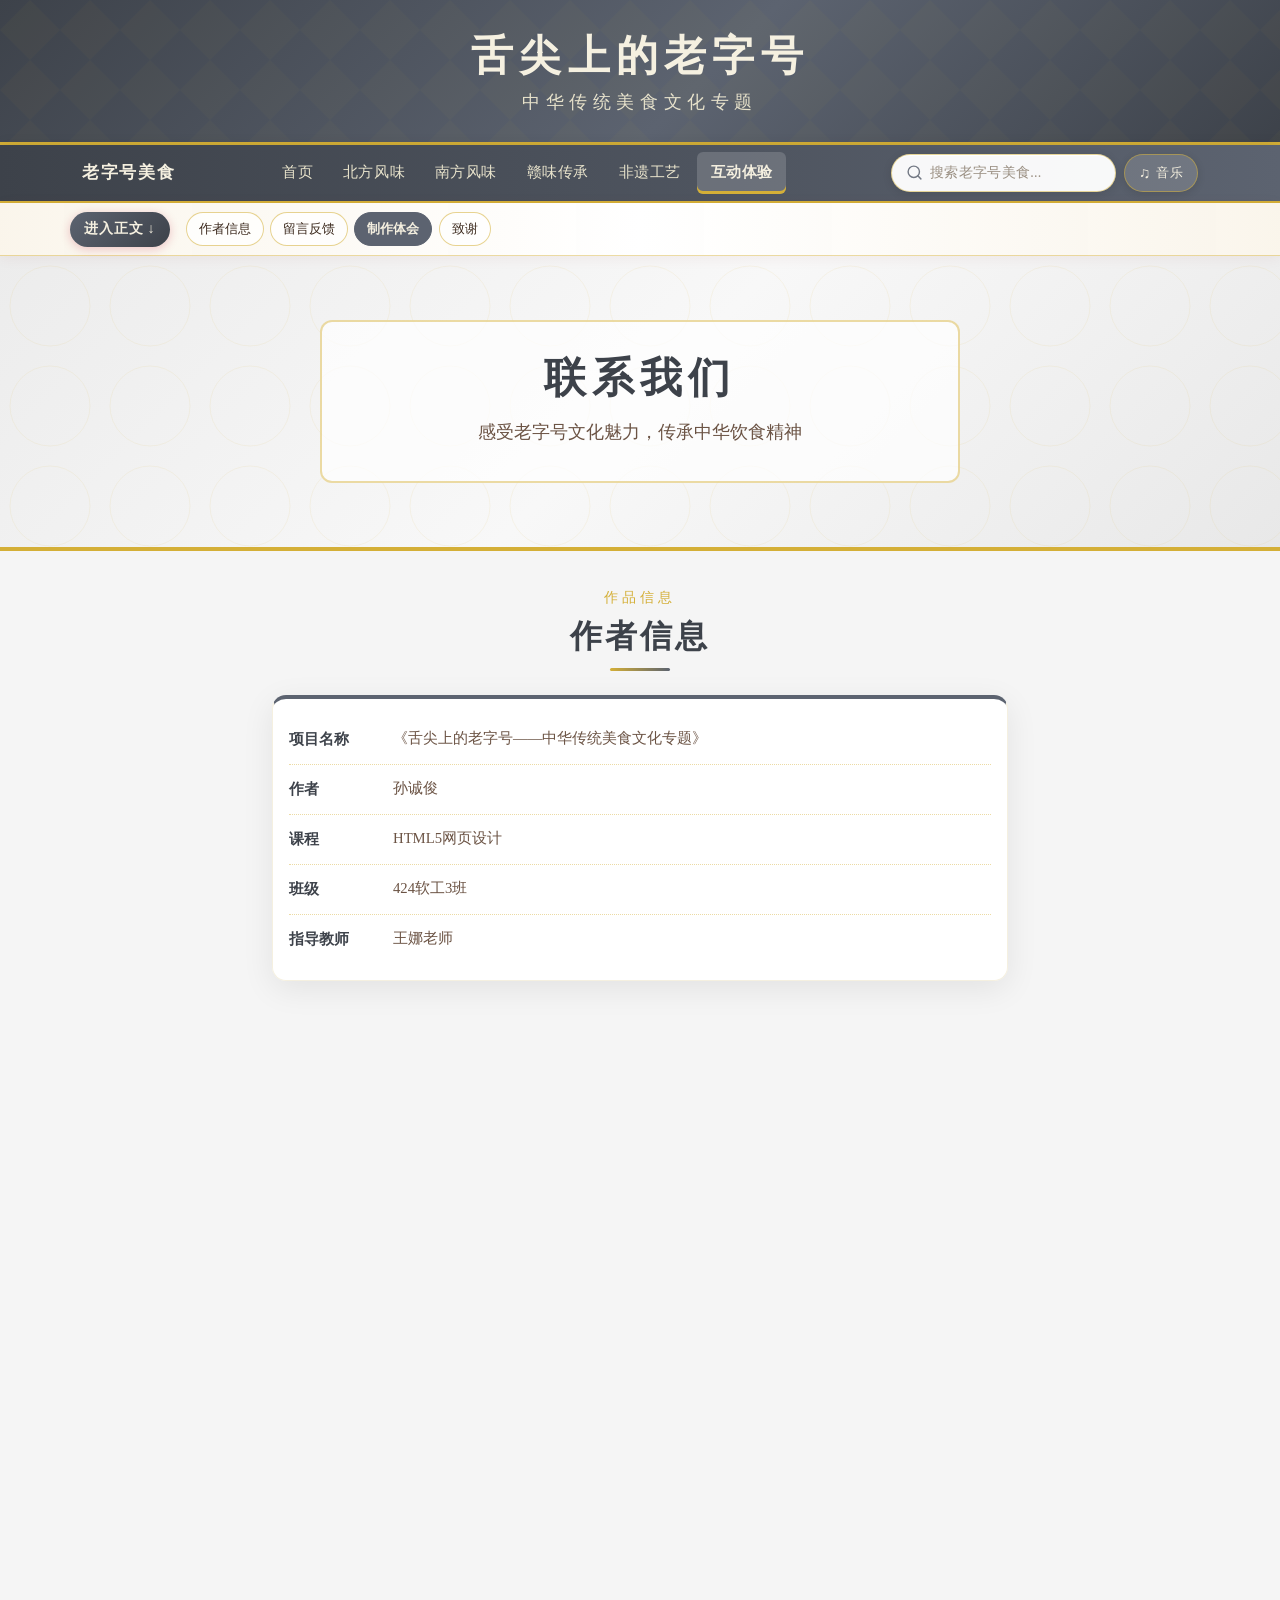
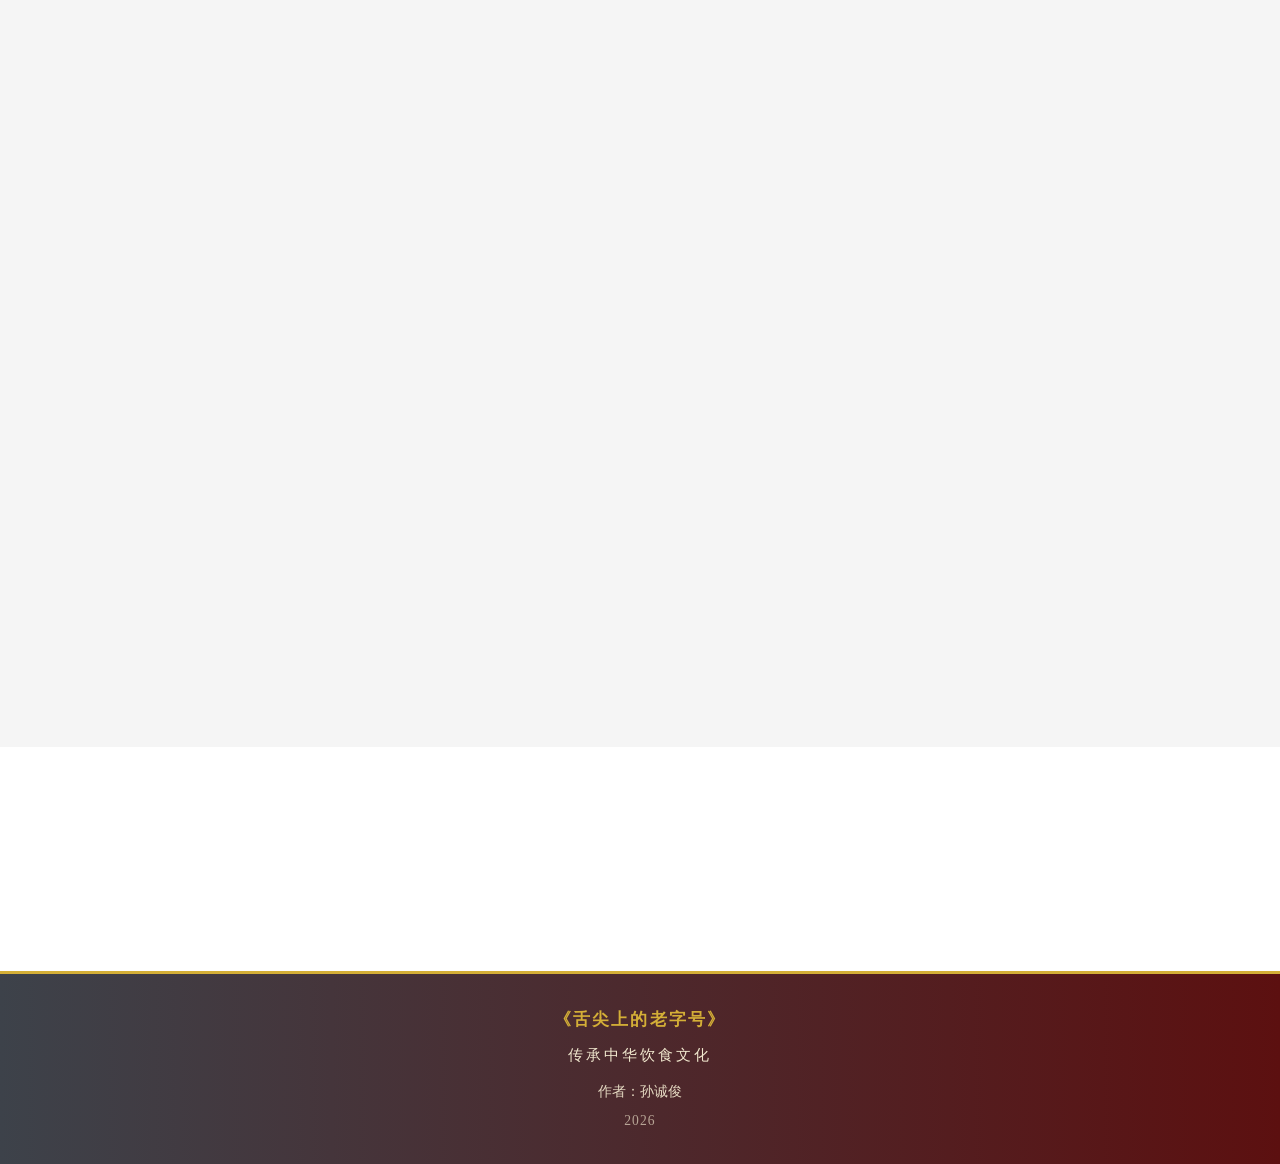
==== commit 71c872d0: "Enhance immersive UX with BGM, layout refinements, and site-wide styling. Add background music with " ====
--- a/contact.html
+++ b/contact.html
@@ -24,7 +24,7 @@
         <span class="navbar-toggler-icon"></span>
       </button>
       <div class="collapse navbar-collapse" id="mainNavbar">
-        <ul class="navbar-nav ms-auto">
+        <ul class="navbar-nav navbar-nav-main mx-lg-auto">
           <li class="nav-item"><a class="nav-link" href="index.html">首页</a></li>
           <li class="nav-item"><a class="nav-link" href="north.html">北方风味</a></li>
           <li class="nav-item"><a class="nav-link" href="south.html">南方风味</a></li>
@@ -32,6 +32,19 @@
           <li class="nav-item"><a class="nav-link" href="heritage.html">非遗工艺</a></li>
           <li class="nav-item"><a class="nav-link active" href="contact.html">互动体验</a></li>
         </ul>
+        <div class="nav-tools ms-lg-2">
+          <form class="nav-search d-none d-lg-flex" role="search" aria-label="搜索展示（无实际功能）" onsubmit="return false;">
+            <svg class="nav-search-icon" xmlns="http://www.w3.org/2000/svg" viewBox="0 0 24 24" fill="none" stroke="currentColor" stroke-width="2" stroke-linecap="round" stroke-linejoin="round" aria-hidden="true">
+              <circle cx="11" cy="11" r="8"></circle>
+              <line x1="21" y1="21" x2="16.65" y2="16.65"></line>
+            </svg>
+            <input type="search" class="nav-search-input" placeholder="搜索老字号美食..." aria-label="搜索老字号美食" readonly tabindex="-1">
+          </form>
+          <button type="button" class="nav-bgm-btn" id="navBgmBtn" aria-label="背景音乐控制" aria-pressed="false">
+            <span class="nav-bgm-icon" aria-hidden="true">♫</span>
+            <span class="nav-bgm-text">音乐</span>
+          </button>
+        </div>
       </div>
     </div>
   </nav>
@@ -139,7 +152,7 @@
                     <div class="invalid-feedback" id="messageError">留言内容不能少于10个字</div>
                   </div>
                   <div class="text-center">
-                    <button type="submit" class="btn contact-submit-btn">提交留言</button>
+                    <button type="submit" class="btn btn-theme contact-submit-btn">提交留言</button>
                   </div>
                 </form>
               </div>
@@ -192,6 +205,10 @@
     <span aria-hidden="true">↑</span>
   </button>
 
+  <audio id="siteBgm" class="site-bgm" loop preload="auto" aria-hidden="true">
+    <source src="audio/bgm.m4a" type="audio/mp4">
+  </audio>
+
   <script src="https://cdn.jsdelivr.net/npm/bootstrap@5.3.3/dist/js/bootstrap.bundle.min.js"></script>
   <script src="js/main.js"></script>
 </body>
--- a/css/style.css
+++ b/css/style.css
@@ -12,6 +12,10 @@
   --color-text: #3d2b1f;
   --color-text-light: #6b5344;
   --shadow-soft: 0 4px 20px rgba(139, 0, 0, 0.08);
+  --shadow-card: 0 8px 32px rgba(0, 0, 0, 0.08);
+  --shadow-card-hover: 0 14px 40px rgba(0, 0, 0, 0.12);
+  --radius-card: 16px;
+  --transition-base: 0.35s ease;
 }
 
 /* --- 基础 --- */
@@ -29,15 +33,33 @@
   }
 }
 
-body {  font-family: "Microsoft YaHei", "PingFang SC", "Noto Serif SC", serif, sans-serif;
+body {
+  position: relative;
+  min-height: 100vh;
+  font-family: "Microsoft YaHei", "PingFang SC", "Noto Serif SC", serif, sans-serif;
   line-height: 1.7;
   color: var(--color-text);
   background-color: var(--color-bg);
 }
 
+body::before {
+  content: "";
+  position: fixed;
+  inset: 0;
+  z-index: -1;
+  pointer-events: none;
+  background-color: var(--color-bg);
+  background-image:
+    url("data:image/svg+xml,%3Csvg width='320' height='320' viewBox='0 0 320 320' xmlns='http://www.w3.org/2000/svg'%3E%3Cg fill='none' stroke='%23c9a962' stroke-width='0.8' opacity='0.7'%3E%3Cpath d='M40 160c30-50 80-70 120-50s70 70 50 110-80 60-120 40S10 210 40 160z'/%3E%3Cpath d='M200 80c25 35 20 75-10 95s-65 10-85-20 5-75 35-90 45-20 60 15z'/%3E%3Cpath d='M240 220c20 30 15 60-10 75s-50 5-65-25 10-65 30-75 35-15 45 25z'/%3E%3C/g%3E%3C/svg%3E"),
+    url("data:image/svg+xml,%3Csvg width='64' height='64' viewBox='0 0 64 64' xmlns='http://www.w3.org/2000/svg'%3E%3Cpath d='M0 16h16v16H0zm16 16h16v16H16zm16-16h16v16H32zm16 16h16v16H48z' fill='%23d9ccb0' fill-opacity='0.45'/%3E%3C/svg%3E");
+  background-size: 420px 420px, 72px 72px;
+  background-position: center 10%, 0 0;
+  opacity: 0.07;
+}
+
 /* --- Header --- */
 .site-header {
-  background: linear-gradient(135deg, var(--color-primary-dark) 0%, var(--color-primary) 50%, #a01830 100%);
+  background: linear-gradient(135deg, var(--color-primary-dark) 0%, var(--color-primary) 55%, var(--color-primary-dark) 100%);
   padding: 2rem 0 1.5rem;
   border-bottom: 3px solid var(--color-gold);
   position: relative;
@@ -73,35 +95,156 @@
 .site-nav {
   background: linear-gradient(to right, var(--color-primary-dark), var(--color-primary));
   border-bottom: 2px solid var(--color-gold);
-  padding: 0.2rem 0;
+  padding: 0.35rem 0;
+  box-shadow: 0 2px 14px rgba(0, 0, 0, 0.12);
 }
 
 .site-nav .navbar-brand {
   color: var(--color-gold-light) !important;
   font-weight: 700;
   letter-spacing: 0.1em;
+  font-size: 1.05rem;
+  padding-top: 0.5rem;
+  padding-bottom: 0.5rem;
+}
+
+.site-nav .navbar-collapse {
+  align-items: center;
+  gap: 0.75rem 1.25rem;
+}
+
+.site-nav .navbar-nav-main {
+  gap: 0.15rem;
 }
 
 .site-nav .nav-link {
-  color: rgba(255, 248, 220, 0.85) !important;
+  color: rgba(255, 248, 220, 0.88) !important;
   font-weight: 500;
-  padding: 0.6rem 1rem !important;
-  transition: color 0.3s, background 0.3s;
-  border-radius: 4px;
-}
-
-.site-nav .nav-link:hover,
+  padding: 0.55rem 0.85rem !important;
+  transition: color 0.25s, background 0.25s, transform 0.2s;
+  border-radius: 6px;
+  font-size: 0.92rem;
+  letter-spacing: 0.04em;
+  white-space: nowrap;
+}
+
+.site-nav .nav-link:hover {
+  color: var(--color-gold-light) !important;
+  background: rgba(255, 255, 255, 0.1);
+}
+
 .site-nav .nav-link.active {
-  color: var(--color-gold) !important;
-  background: rgba(255, 255, 255, 0.08);
+  color: var(--color-gold-light) !important;
+  background: rgba(255, 255, 255, 0.16);
+  font-weight: 700;
+  box-shadow: inset 0 -3px 0 var(--color-gold);
 }
 
 .site-nav .navbar-toggler {
   border-color: var(--color-gold);
+  padding: 0.35rem 0.55rem;
 }
 
 .site-nav .navbar-toggler-icon {
   filter: invert(1) sepia(1) saturate(5) hue-rotate(5deg);
+}
+
+/* 导航栏搜索框（展示用） */
+.nav-search {
+  display: flex;
+  align-items: center;
+  gap: 0.45rem;
+  min-width: clamp(160px, 18vw, 220px);
+  padding: 0.4rem 1rem 0.4rem 0.85rem;
+  background: rgba(255, 255, 255, 0.96);
+  border: 1px solid rgba(212, 175, 55, 0.5);
+  border-radius: 999px;
+  box-shadow: 0 2px 10px rgba(0, 0, 0, 0.1), inset 0 1px 0 rgba(255, 255, 255, 0.8);
+  transition: box-shadow 0.25s ease, border-color 0.25s ease, transform 0.2s ease;
+  flex-shrink: 0;
+}
+
+.nav-tools {
+  display: flex;
+  align-items: center;
+  gap: 0.5rem;
+  flex-shrink: 0;
+}
+
+.nav-bgm-btn {
+  display: inline-flex;
+  align-items: center;
+  gap: 0.35rem;
+  padding: 0.42rem 0.85rem;
+  border: 1px solid rgba(212, 175, 55, 0.55);
+  border-radius: 999px;
+  background: rgba(255, 255, 255, 0.14);
+  color: var(--color-gold-light);
+  font-size: 0.82rem;
+  letter-spacing: 0.04em;
+  cursor: pointer;
+  transition: background 0.25s ease, border-color 0.25s ease, box-shadow 0.25s ease, transform 0.2s ease;
+  box-shadow: 0 2px 8px rgba(0, 0, 0, 0.12);
+  white-space: nowrap;
+}
+
+.nav-bgm-btn:hover {
+  background: rgba(255, 255, 255, 0.22);
+  border-color: var(--color-gold);
+  color: #fff;
+}
+
+.nav-bgm-btn.is-playing {
+  background: rgba(255, 255, 255, 0.92);
+  color: var(--color-primary-dark);
+  border-color: rgba(212, 175, 55, 0.65);
+}
+
+.nav-bgm-icon {
+  font-size: 0.95rem;
+  line-height: 1;
+}
+
+.site-bgm {
+  position: absolute;
+  width: 0;
+  height: 0;
+  opacity: 0;
+  pointer-events: none;
+}
+
+.nav-search:hover {
+  border-color: var(--color-gold);
+  box-shadow: 0 4px 16px rgba(212, 175, 55, 0.22);
+}
+
+.nav-search-icon {
+  width: 17px;
+  height: 17px;
+  flex-shrink: 0;
+  color: var(--color-primary);
+  opacity: 0.85;
+}
+
+.nav-search-input {
+  flex: 1;
+  min-width: 0;
+  border: none;
+  background: transparent;
+  outline: none;
+  font-size: 0.875rem;
+  color: #444;
+  padding: 0;
+  cursor: default;
+}
+
+.nav-search-input::placeholder {
+  color: #9a8f82;
+  letter-spacing: 0.02em;
+}
+
+.nav-search-input::-webkit-search-cancel-button {
+  display: none;
 }
 
 /* --- 页首快捷跳转 --- */
@@ -331,7 +474,9 @@
 
 /* --- 简介模块 --- */
 .intro-section {
-  background: var(--color-bg);
+  background: rgba(255, 255, 255, 0.92);
+  backdrop-filter: blur(10px);
+  -webkit-backdrop-filter: blur(10px);
 }
 
 .intro-card {
@@ -402,7 +547,9 @@
 
 /* --- 美食地图 --- */
 .map-section {
-  background: linear-gradient(180deg, var(--color-bg-warm) 0%, var(--color-bg) 100%);
+  background: rgba(255, 255, 255, 0.92);
+  backdrop-filter: blur(10px);
+  -webkit-backdrop-filter: blur(10px);
 }
 
 .china-map-wrapper {
@@ -512,6 +659,24 @@
 /* --- Main --- */
 .page-main {
   min-height: 60vh;
+  animation: pageEnter 0.7s ease-out both;
+}
+
+@keyframes pageEnter {
+  from {
+    opacity: 0;
+    transform: translateY(18px);
+  }
+  to {
+    opacity: 1;
+    transform: translateY(0);
+  }
+}
+
+@media (prefers-reduced-motion: reduce) {
+  .page-main {
+    animation: none;
+  }
 }
 
 /* --- 子页横幅 --- */
@@ -1911,3 +2076,825 @@
     display: none;
   }
 }
+
+/* ========================================
+   分页面主题 · 统一组件 · 独立 Banner
+   ======================================== */
+
+/* --- 页面主题色 --- */
+.page-home {
+  --color-primary: #c41e3a;
+  --color-primary-dark: #8b0000;
+  --color-gold: #d4af37;
+  --color-gold-light: #f5e6c8;
+  --color-bg: #faf5eb;
+  --color-bg-warm: #f5e6d0;
+  --shadow-soft: 0 4px 24px rgba(196, 30, 58, 0.1);
+}
+
+.page-north {
+  --color-primary: #7a1f1f;
+  --color-primary-dark: #4a0e0e;
+  --color-gold: #b8860b;
+  --color-gold-light: #f0dcc0;
+  --color-bg: #f7f0e8;
+  --color-bg-warm: #ebe0cf;
+  --shadow-soft: 0 4px 24px rgba(74, 14, 14, 0.12);
+}
+
+.page-south {
+  --color-primary: #2d6a62;
+  --color-primary-dark: #1a4540;
+  --color-gold: #8fbc8f;
+  --color-gold-light: #e8f5e9;
+  --color-bg: #f8faf7;
+  --color-bg-warm: #eef5f0;
+  --shadow-soft: 0 4px 24px rgba(45, 106, 98, 0.1);
+}
+
+.page-jiangxi {
+  --color-primary: #d4652a;
+  --color-primary-dark: #a84315;
+  --color-gold: #f0c674;
+  --color-gold-light: #fff3dc;
+  --color-bg: #fffbf3;
+  --color-bg-warm: #fef3dc;
+  --shadow-soft: 0 4px 24px rgba(212, 101, 42, 0.12);
+}
+
+.page-heritage {
+  --color-primary: #1a3a5c;
+  --color-primary-dark: #0f2440;
+  --color-gold: #d4af37;
+  --color-gold-light: #f5e6c8;
+  --color-bg: #f4f6f9;
+  --color-bg-warm: #e8edf3;
+  --shadow-soft: 0 4px 24px rgba(26, 58, 92, 0.12);
+}
+
+.page-contact {
+  --color-primary: #5c6370;
+  --color-primary-dark: #3d424a;
+  --color-gold: #d4af37;
+  --color-gold-light: #f5f0e0;
+  --color-bg: #f5f5f5;
+  --color-bg-warm: #ececec;
+  --shadow-soft: 0 4px 24px rgba(60, 66, 74, 0.1);
+}
+
+.page-home,
+.page-north,
+.page-south,
+.page-jiangxi,
+.page-heritage,
+.page-contact {
+  background-color: var(--color-bg);
+}
+
+/* --- 统一按钮 --- */
+.btn-theme {
+  display: inline-flex;
+  align-items: center;
+  justify-content: center;
+  gap: 0.35rem;
+  padding: 0.55rem 1.6rem;
+  border-radius: 999px;
+  border: 2px solid var(--color-gold);
+  background: linear-gradient(135deg, var(--color-primary), var(--color-primary-dark));
+  color: var(--color-gold-light) !important;
+  font-weight: 600;
+  letter-spacing: 0.06em;
+  text-decoration: none;
+  transition: transform var(--transition-base), box-shadow var(--transition-base);
+  box-shadow: 0 4px 16px rgba(0, 0, 0, 0.15);
+}
+
+.btn-theme:hover {
+  transform: translateY(-2px);
+  box-shadow: 0 8px 24px rgba(0, 0, 0, 0.2);
+  color: #fff !important;
+}
+
+.contact-submit-btn {
+  background: linear-gradient(135deg, var(--color-primary), var(--color-primary-dark));
+  border-color: var(--color-gold);
+}
+
+/* --- 统一卡片阴影 --- */
+.intro-card,
+.feature-box,
+.city-item,
+.north-brand-panel,
+.north-info-card,
+.north-culture-card,
+.jiangxi-food-item,
+.jiangxi-paper-card,
+.jiangxi-folk-card,
+.heritage-craft-card,
+.heritage-paper-card,
+.contact-info-card,
+.contact-form-card,
+.contact-essay-card,
+.home-quick-card {
+  box-shadow: var(--shadow-card);
+  transition: transform var(--transition-base), box-shadow var(--transition-base);
+}
+
+.intro-card:hover,
+.feature-box:hover,
+.city-item:hover,
+.north-brand-panel:hover,
+.north-culture-card:hover,
+.jiangxi-food-item:hover,
+.heritage-craft-card:hover,
+.home-quick-card:hover {
+  box-shadow: var(--shadow-card-hover);
+}
+
+.home-quick-card:hover {
+  transform: translateY(-6px);
+}
+
+/* --- 统一图片悬停 --- */
+.north-img-wrap,
+.jiangxi-img-wrap {
+  transition: transform var(--transition-base), box-shadow var(--transition-base);
+}
+
+.north-img-wrap:hover,
+.jiangxi-img-wrap:hover {
+  transform: scale(1.03) translateY(-2px);
+  box-shadow: var(--shadow-card-hover);
+}
+
+/* --- 独立 Banner 基础 --- */
+.page-banner {
+  position: relative;
+  overflow: hidden;
+  border-bottom: 4px solid var(--color-gold);
+  min-height: clamp(220px, 38vw, 360px);
+  display: flex;
+  align-items: center;
+}
+
+.page-banner-media {
+  position: absolute;
+  inset: 0;
+  background-size: cover;
+  background-position: center;
+  transform: scale(1.02);
+  transition: transform 8s ease;
+}
+
+.page-banner:hover .page-banner-media {
+  transform: scale(1.08);
+}
+
+.page-banner-mask {
+  position: absolute;
+  inset: 0;
+  background: linear-gradient(105deg, rgba(0, 0, 0, 0.72) 0%, rgba(0, 0, 0, 0.35) 55%, rgba(0, 0, 0, 0.2) 100%);
+}
+
+.page-banner-inner {
+  position: relative;
+  z-index: 2;
+  width: 100%;
+  padding: clamp(2rem, 5vw, 3.5rem) 0;
+}
+
+.page-banner-label {
+  display: inline-block;
+  font-size: 0.78rem;
+  letter-spacing: 0.28em;
+  color: var(--color-gold);
+  margin-bottom: 0.6rem;
+  padding: 0.25rem 0.75rem;
+  border: 1px solid rgba(212, 175, 55, 0.5);
+  border-radius: 4px;
+}
+
+.page-banner-title {
+  color: #fff;
+  font-size: clamp(1.8rem, 4.5vw, 2.8rem);
+  font-weight: 700;
+  letter-spacing: 0.1em;
+  margin-bottom: 0.75rem;
+  line-height: 1.35;
+}
+
+.page-banner-title em {
+  font-style: normal;
+  color: var(--color-gold-light);
+}
+
+.page-banner-desc {
+  color: rgba(255, 255, 255, 0.9);
+  font-size: clamp(0.92rem, 2vw, 1.05rem);
+  max-width: 560px;
+  line-height: 1.85;
+  margin: 0;
+}
+
+.page-banner-deco {
+  position: absolute;
+  z-index: 1;
+  pointer-events: none;
+  opacity: 0.12;
+  font-size: clamp(6rem, 18vw, 12rem);
+  font-weight: 700;
+  color: var(--color-gold);
+  line-height: 1;
+}
+
+/* 北方：左对齐 + 印章装饰 */
+.page-banner--north .page-banner-mask {
+  background: linear-gradient(90deg, rgba(74, 14, 14, 0.88) 0%, rgba(74, 14, 14, 0.45) 60%, transparent 100%);
+}
+
+.page-banner--north .page-banner-body {
+  max-width: 640px;
+  text-align: left;
+}
+
+.page-banner--north .page-banner-deco {
+  right: 8%;
+  top: 50%;
+  transform: translateY(-50%);
+  content: "京";
+}
+
+.page-banner--north::after {
+  content: "京";
+  position: absolute;
+  right: 6%;
+  top: 50%;
+  transform: translateY(-50%);
+  font-size: clamp(5rem, 14vw, 9rem);
+  font-weight: 700;
+  color: var(--color-gold);
+  opacity: 0.15;
+  z-index: 1;
+  pointer-events: none;
+}
+
+/* 南方：居中 + 波浪底 */
+.page-banner--south {
+  text-align: center;
+  justify-content: center;
+}
+
+.page-banner--south .page-banner-mask {
+  background: linear-gradient(180deg, rgba(26, 69, 64, 0.75) 0%, rgba(45, 106, 98, 0.85) 100%);
+}
+
+.page-banner--south .page-banner-body {
+  margin: 0 auto;
+  text-align: center;
+}
+
+.page-banner--south .page-banner-desc {
+  margin: 0 auto;
+}
+
+.page-banner--south::before {
+  content: "";
+  position: absolute;
+  bottom: 0;
+  left: 0;
+  right: 0;
+  height: 40px;
+  background: url("data:image/svg+xml,%3Csvg xmlns='http://www.w3.org/2000/svg' viewBox='0 0 1200 40'%3E%3Cpath d='M0 40V20Q300 0 600 20T1200 20V40Z' fill='%23f8faf7'/%3E%3C/svg%3E") bottom center / cover no-repeat;
+  z-index: 3;
+}
+
+.page-banner--south .page-banner-title {
+  writing-mode: horizontal-tb;
+}
+
+.page-banner--south .page-banner-ornament {
+  display: flex;
+  justify-content: center;
+  gap: 0.5rem;
+  margin-bottom: 0.75rem;
+}
+
+.page-banner--south .page-banner-ornament span {
+  width: 32px;
+  height: 3px;
+  background: var(--color-gold);
+  border-radius: 2px;
+}
+
+/* 江西：右对齐 + 暖色 */
+.page-banner--jiangxi .page-banner-mask {
+  background: linear-gradient(270deg, rgba(168, 67, 21, 0.88) 0%, rgba(212, 101, 42, 0.5) 55%, rgba(0, 0, 0, 0.25) 100%);
+}
+
+.page-banner--jiangxi .page-banner-body {
+  margin-left: auto;
+  max-width: 520px;
+  text-align: right;
+}
+
+.page-banner--jiangxi .page-banner-desc {
+  margin-left: auto;
+}
+
+.page-banner--jiangxi .page-banner-label {
+  float: right;
+}
+
+/* 首页轮播增强 */
+.page-home .home-banner-zone .hero-carousel {
+  position: relative;
+}
+
+.page-home .hero-carousel::after {
+  content: "";
+  position: absolute;
+  inset: 0;
+  background: linear-gradient(to top, rgba(139, 0, 0, 0.35) 0%, transparent 45%);
+  pointer-events: none;
+  z-index: 1;
+}
+
+.page-home .carousel-caption {
+  z-index: 2;
+  background: rgba(139, 0, 0, 0.55);
+  border: 1px solid rgba(212, 175, 55, 0.4);
+  border-radius: 8px;
+  padding: 1rem 1.5rem;
+  bottom: 2rem;
+}
+
+.page-home .carousel-caption h2 {
+  color: var(--color-gold-light);
+  letter-spacing: 0.15em;
+}
+
+/* 首页快捷入口 */
+.home-quick-section {
+  background: linear-gradient(180deg, #fff 0%, var(--color-bg) 100%);
+  padding: clamp(2rem, 5vw, 3rem) 0;
+}
+
+.home-quick-grid {
+  display: grid;
+  grid-template-columns: repeat(auto-fit, minmax(140px, 1fr));
+  gap: 1rem;
+}
+
+.home-quick-card {
+  display: flex;
+  flex-direction: column;
+  align-items: center;
+  text-align: center;
+  padding: 1.25rem 0.75rem;
+  background: #fff;
+  border-radius: var(--radius-card);
+  border: 1px solid rgba(212, 175, 55, 0.35);
+  text-decoration: none;
+  color: var(--color-text);
+}
+
+.home-quick-icon {
+  width: 52px;
+  height: 52px;
+  display: flex;
+  align-items: center;
+  justify-content: center;
+  border-radius: 50%;
+  background: linear-gradient(135deg, var(--color-primary), var(--color-primary-dark));
+  color: var(--color-gold-light);
+  font-size: 1.35rem;
+  font-weight: 700;
+  margin-bottom: 0.65rem;
+}
+
+.home-quick-card strong {
+  color: var(--color-primary-dark);
+  font-size: 0.95rem;
+  margin-bottom: 0.25rem;
+}
+
+.home-quick-card small {
+  color: var(--color-text-light);
+  font-size: 0.78rem;
+}
+
+.home-quick-card--north .home-quick-icon { background: linear-gradient(135deg, #7a1f1f, #4a0e0e); }
+.home-quick-card--south .home-quick-icon { background: linear-gradient(135deg, #2d6a62, #1a4540); }
+.home-quick-card--jiangxi .home-quick-icon { background: linear-gradient(135deg, #d4652a, #a84315); }
+.home-quick-card--heritage .home-quick-icon { background: linear-gradient(135deg, #1a3a5c, #0f2440); }
+.home-quick-card--contact .home-quick-icon { background: linear-gradient(135deg, #5c6370, #3d424a); }
+.home-quick-card--map .home-quick-icon { background: linear-gradient(135deg, #c41e3a, #8b0000); }
+
+/* 首页轮播 + 左右快捷入口 */
+.home-banner-zone {
+  background: rgba(255, 255, 255, 0.78);
+  backdrop-filter: blur(8px);
+  -webkit-backdrop-filter: blur(8px);
+  border-bottom: 4px solid var(--color-gold);
+}
+
+.home-banner-row {
+  min-height: clamp(280px, 38vw, 480px);
+}
+
+.home-banner-zone .hero-carousel {
+  border-bottom: none;
+  height: 100%;
+}
+
+.home-banner-zone .hero-carousel::after {
+  border-radius: 0 0 12px 12px;
+}
+
+.home-banner-zone .carousel-item,
+.home-banner-zone .carousel-img {
+  min-height: clamp(280px, 38vw, 480px);
+  height: clamp(280px, 38vw, 480px);
+}
+
+.home-quick-side {
+  justify-content: center;
+}
+
+.home-quick-card--side {
+  flex: 1;
+  padding: 1rem 0.65rem;
+  min-height: 0;
+  transition: transform 0.25s ease, box-shadow 0.25s ease, border-color 0.25s ease;
+}
+
+.home-quick-card--side:hover {
+  transform: translateY(-3px);
+  box-shadow: 0 8px 24px rgba(139, 0, 0, 0.12);
+  border-color: var(--color-gold);
+}
+
+.home-quick-card--side .home-quick-icon {
+  width: 44px;
+  height: 44px;
+  font-size: 1.15rem;
+  margin-bottom: 0.5rem;
+}
+
+.home-quick-card--side strong {
+  font-size: 0.88rem;
+}
+
+.home-quick-card--side small {
+  font-size: 0.72rem;
+  line-height: 1.35;
+}
+
+.home-quick-grid--mobile {
+  grid-template-columns: repeat(3, 1fr);
+  gap: 0.65rem;
+}
+
+.home-quick-card--compact {
+  padding: 0.75rem 0.35rem;
+}
+
+.home-quick-card--compact .home-quick-icon {
+  width: 40px;
+  height: 40px;
+  font-size: 1rem;
+  margin-bottom: 0.4rem;
+}
+
+.home-quick-card--compact strong {
+  font-size: 0.78rem;
+}
+
+/* 首页「什么是中华老字号」模块 */
+.home-heritage-block {
+  background: rgba(255, 255, 255, 0.92);
+  backdrop-filter: blur(10px);
+  -webkit-backdrop-filter: blur(10px);
+  border-top: 1px solid rgba(212, 175, 55, 0.25);
+  border-bottom: 1px solid rgba(196, 30, 58, 0.08);
+}
+
+.page-home .home-heritage-block .heritage-paper-card {
+  background: #fffef8;
+  border-color: rgba(196, 30, 58, 0.25);
+  box-shadow: 2px 4px 16px rgba(139, 0, 0, 0.08);
+}
+
+.page-home .home-heritage-block .heritage-paper-card::before {
+  border-color: rgba(196, 30, 58, 0.15);
+}
+
+.page-home .home-heritage-block .heritage-stat-item--home {
+  background: linear-gradient(135deg, var(--color-primary-dark), var(--color-primary));
+  border-color: var(--color-gold);
+  box-shadow: 0 4px 14px rgba(139, 0, 0, 0.2);
+}
+
+.page-home .home-heritage-block .heritage-stat-num,
+.page-home .home-heritage-block .heritage-stat-unit {
+  color: #fff;
+}
+
+.page-home .home-heritage-block .heritage-stat-label {
+  color: rgba(255, 248, 220, 0.92);
+}
+
+.page-home .home-heritage-block .heritage-timeline-line {
+  background: linear-gradient(to bottom, var(--color-gold), var(--color-primary));
+}
+
+.page-home .home-heritage-block .heritage-timeline-dot {
+  background: var(--color-primary);
+  box-shadow: 0 0 0 4px rgba(196, 30, 58, 0.15);
+}
+
+.page-home .home-heritage-block .heritage-timeline-content time {
+  color: var(--color-primary-dark);
+  background: rgba(212, 175, 55, 0.22);
+}
+
+.page-home .home-heritage-block .heritage-timeline-content h4 {
+  color: var(--color-primary-dark);
+}
+
+.page-heritage .heritage-stat-num,
+.page-heritage .heritage-stat-unit {
+  color: #fff;
+}
+
+.page-heritage .heritage-stat-label {
+  color: rgba(255, 255, 255, 0.9);
+}
+
+/* 非遗 Banner 升级 */
+.page-heritage .heritage-hero {
+  background: linear-gradient(135deg, var(--color-primary-dark) 0%, var(--color-primary) 50%, #2a5080 100%);
+  min-height: clamp(240px, 40vw, 380px);
+  border-bottom: 4px solid var(--color-gold);
+}
+
+.page-heritage .heritage-hero-pattern {
+  background-image:
+    url("images/craft/craft1.jpg"),
+    url("data:image/svg+xml,%3Csvg width='80' height='80' viewBox='0 0 80 80' xmlns='http://www.w3.org/2000/svg'%3E%3Cpath d='M0 0h40v40H0zm40 40h40v40H40z' fill='%23d4af37' fill-opacity='0.04'/%3E%3C/svg%3E");
+  background-size: cover, auto;
+  background-position: center, center;
+  opacity: 0.25;
+}
+
+.page-heritage .heritage-hero-title {
+  color: #fff;
+  text-shadow: 0 2px 20px rgba(0, 0, 0, 0.45);
+}
+
+.page-heritage .heritage-hero-tag {
+  color: var(--color-gold-light);
+  text-shadow: 0 1px 8px rgba(0, 0, 0, 0.35);
+}
+
+.page-heritage .heritage-hero-desc {
+  color: rgba(255, 255, 255, 0.92);
+  text-shadow: 0 1px 10px rgba(0, 0, 0, 0.35);
+}
+
+.page-heritage .heritage-hero-inner::before,
+.page-heritage .heritage-hero-inner::after {
+  content: "";
+  display: block;
+  width: 60px;
+  height: 3px;
+  background: var(--color-gold);
+  margin: 0.75rem auto;
+}
+
+/* 联系页 Banner 升级 */
+.page-contact .contact-hero {
+  background: linear-gradient(135deg, #ececec 0%, #f8f8f8 50%, #e8e8e8 100%);
+  border-bottom: 4px solid var(--color-gold);
+  min-height: clamp(200px, 32vw, 280px);
+}
+
+.page-contact .contact-hero-title {
+  color: var(--color-primary-dark);
+}
+
+.page-contact .contact-hero-desc {
+  color: var(--color-text-light);
+}
+
+.page-contact .contact-hero-pattern {
+  background: url("data:image/svg+xml,%3Csvg width='100' height='100' viewBox='0 0 100 100' xmlns='http://www.w3.org/2000/svg'%3E%3Ccircle cx='50' cy='50' r='40' fill='none' stroke='%23d4af37' stroke-opacity='0.15' stroke-width='1'/%3E%3C/svg%3E");
+  opacity: 0.6;
+}
+
+.page-contact .contact-hero-inner {
+  border: 2px solid rgba(212, 175, 55, 0.45);
+  border-radius: 12px;
+  padding: 2rem;
+  max-width: 640px;
+  margin: 0 auto;
+  background: rgba(255, 255, 255, 0.7);
+}
+
+/* 跳转栏随主题 */
+.page-north .page-jump-primary,
+.page-south .page-jump-primary,
+.page-jiangxi .page-jump-primary,
+.page-heritage .page-jump-primary,
+.page-contact .page-jump-primary,
+.page-home .page-jump-primary {
+  background: linear-gradient(135deg, var(--color-primary), var(--color-primary-dark));
+}
+
+.page-north .page-jump-link.is-active,
+.page-south .page-jump-link.is-active,
+.page-jiangxi .page-jump-link.is-active,
+.page-heritage .page-jump-link.is-active,
+.page-contact .page-jump-link.is-active,
+.page-home .page-jump-link.is-active {
+  background: var(--color-primary);
+  border-color: var(--color-primary);
+}
+
+body.is-page-leaving .page-main {
+  opacity: 0;
+  transform: translateY(-8px);
+  transition: opacity 0.25s ease, transform 0.25s ease;
+}
+
+@media (max-width: 767.98px) {
+  .page-banner--jiangxi .page-banner-body {
+    text-align: left;
+    margin-left: 0;
+  }
+
+  .page-banner--north::after {
+    display: none;
+  }
+
+  .home-quick-grid,
+  .home-quick-grid--mobile {
+    grid-template-columns: repeat(2, 1fr);
+  }
+
+  .home-banner-zone .carousel-item,
+  .home-banner-zone .carousel-img {
+    min-height: clamp(220px, 55vw, 320px);
+    height: clamp(220px, 55vw, 320px);
+  }
+
+  .site-nav .navbar-nav-main {
+    padding: 0.5rem 0 0.25rem;
+    width: 100%;
+  }
+
+  .site-nav .nav-link {
+    padding: 0.65rem 0.75rem !important;
+  }
+
+  .nav-tools {
+    width: 100%;
+    justify-content: flex-end;
+    padding: 0.35rem 0 0.75rem;
+  }
+
+  .nav-bgm-btn {
+    font-size: 0.78rem;
+    padding: 0.38rem 0.75rem;
+  }
+}
+
+/* ========================================
+   沉浸式氛围 · 启动动画 · 内容层次
+   ======================================== */
+
+.site-splash {
+  position: fixed;
+  inset: 0;
+  z-index: 9999;
+  display: flex;
+  align-items: center;
+  justify-content: center;
+  background: radial-gradient(ellipse at center, #3d1515 0%, #1a0808 55%, #0f0505 100%);
+  transition: opacity 0.65s ease, visibility 0.65s ease;
+}
+
+.site-splash.is-fading {
+  opacity: 0;
+  visibility: hidden;
+  pointer-events: none;
+}
+
+.site-splash-inner {
+  text-align: center;
+  animation: splashContentIn 1.2s ease-out both;
+}
+
+.site-splash-seal {
+  width: clamp(120px, 22vw, 168px);
+  height: clamp(120px, 22vw, 168px);
+  margin: 0 auto 1.25rem;
+  display: flex;
+  flex-direction: column;
+  align-items: center;
+  justify-content: center;
+  gap: 0.15rem;
+  border: 4px solid rgba(196, 30, 58, 0.85);
+  border-radius: 8px;
+  background: rgba(139, 0, 0, 0.15);
+  box-shadow:
+    inset 0 0 0 2px rgba(212, 175, 55, 0.45),
+    0 8px 32px rgba(0, 0, 0, 0.35);
+  transform: rotate(-2deg);
+  animation: sealReveal 1.4s ease-out both;
+}
+
+.site-splash-seal-char {
+  font-family: "Noto Serif SC", "SimSun", serif;
+  font-size: clamp(1.5rem, 4vw, 2rem);
+  font-weight: 700;
+  color: #c41e3a;
+  letter-spacing: 0.2em;
+  text-shadow: 0 1px 0 rgba(212, 175, 55, 0.4);
+  line-height: 1.1;
+}
+
+.site-splash-title {
+  margin: 0;
+  font-family: "Noto Serif SC", "SimSun", serif;
+  font-size: clamp(1.35rem, 3.5vw, 2rem);
+  color: rgba(245, 230, 200, 0.95);
+  letter-spacing: 0.28em;
+  font-weight: 600;
+  text-shadow: 0 2px 12px rgba(0, 0, 0, 0.4);
+}
+
+body.is-splash-active {
+  overflow: hidden;
+}
+
+@keyframes sealReveal {
+  from {
+    opacity: 0;
+    transform: rotate(-2deg) scale(0.72);
+    filter: blur(4px);
+  }
+  to {
+    opacity: 1;
+    transform: rotate(-2deg) scale(1);
+    filter: blur(0);
+  }
+}
+
+@keyframes splashContentIn {
+  from {
+    opacity: 0;
+    transform: translateY(16px);
+  }
+  to {
+    opacity: 1;
+    transform: translateY(0);
+  }
+}
+
+.content-glass {
+  background: rgba(255, 255, 255, 0.92);
+  backdrop-filter: blur(10px);
+  -webkit-backdrop-filter: blur(10px);
+}
+
+.heritage-section:not(.heritage-hero),
+.contact-section,
+.jiangxi-section,
+.north-brand-section,
+.north-culture-section,
+.heritage-summary,
+.contact-thanks-section {
+  background: rgba(255, 255, 255, 0.92);
+  backdrop-filter: blur(10px);
+  -webkit-backdrop-filter: blur(10px);
+}
+
+.intro-card,
+.feature-box,
+.heritage-paper-card,
+.north-brand-panel,
+.north-info-card,
+.jiangxi-food-item,
+.heritage-craft-card,
+.contact-form-card,
+.contact-info-card {
+  background: rgba(255, 255, 255, 0.96);
+}
+
+@media (prefers-reduced-motion: reduce) {
+  .site-splash-inner,
+  .site-splash-seal {
+    animation: none;
+  }
+}
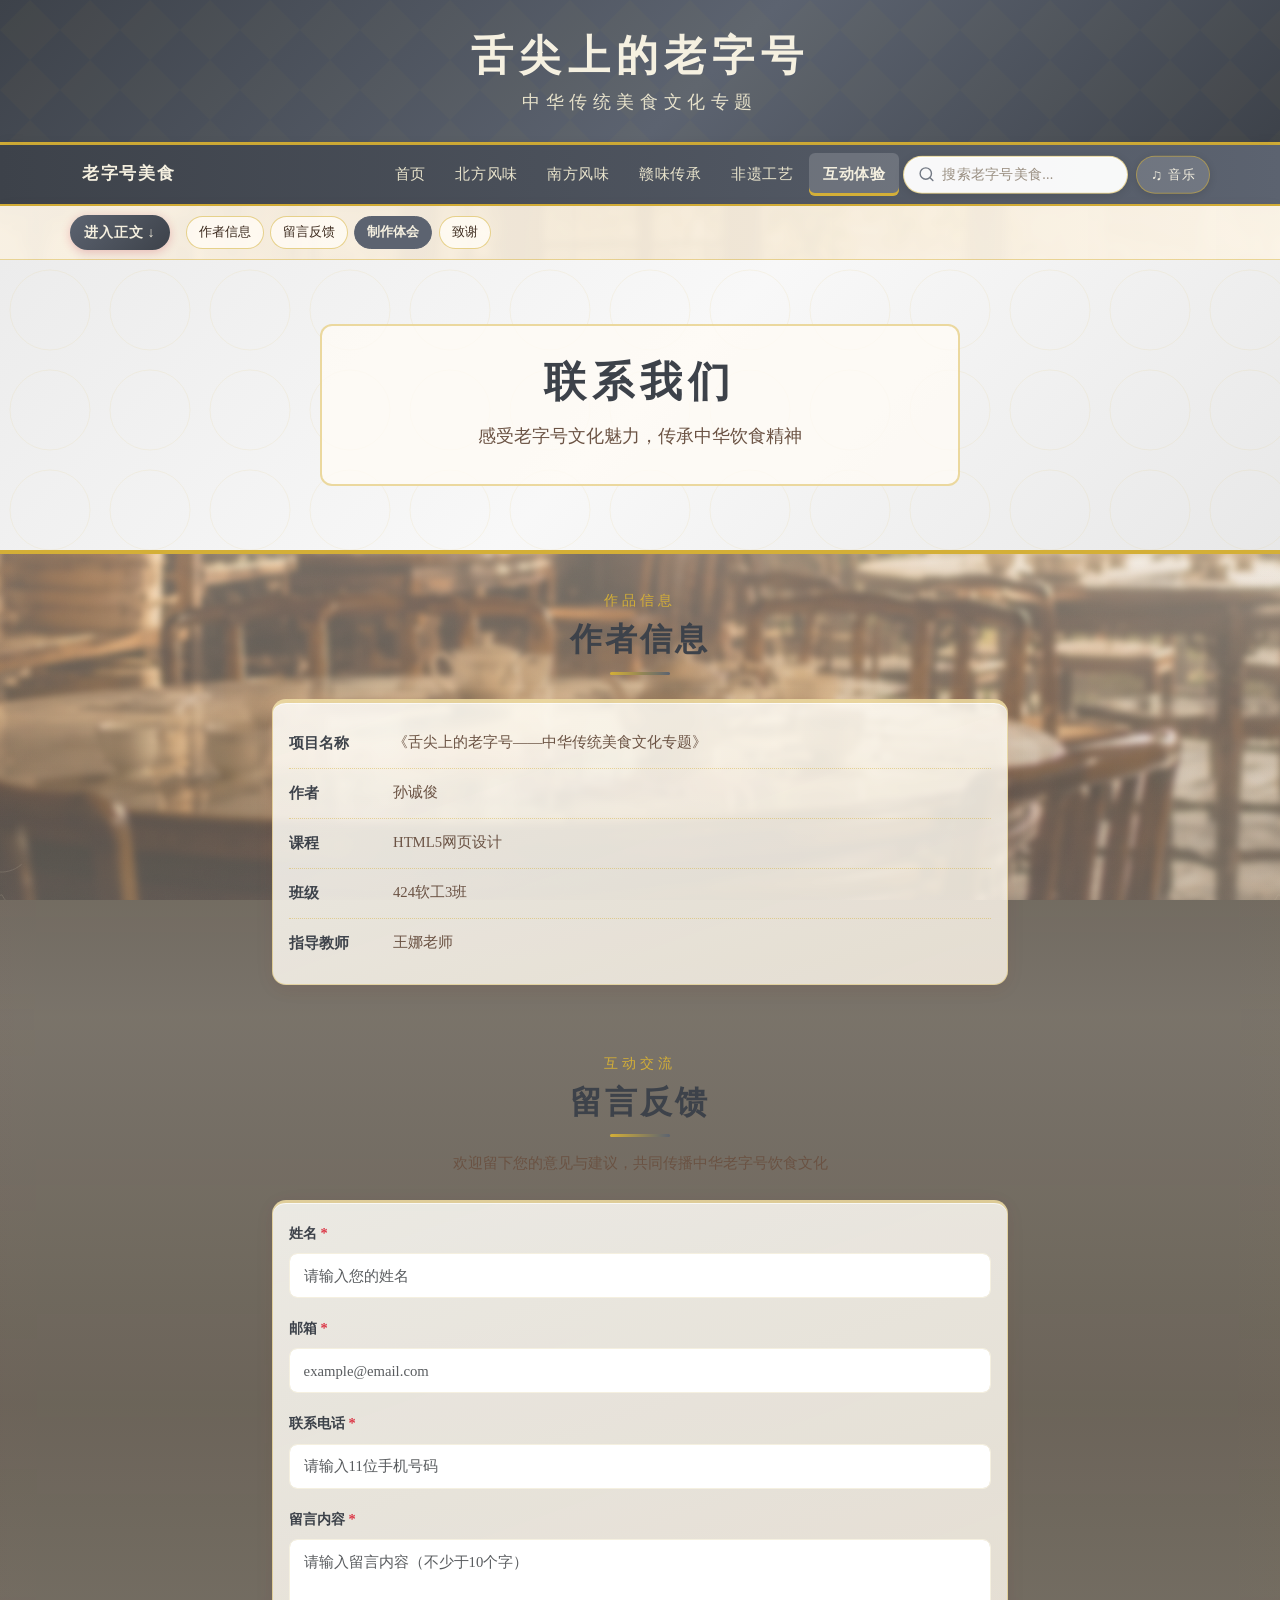
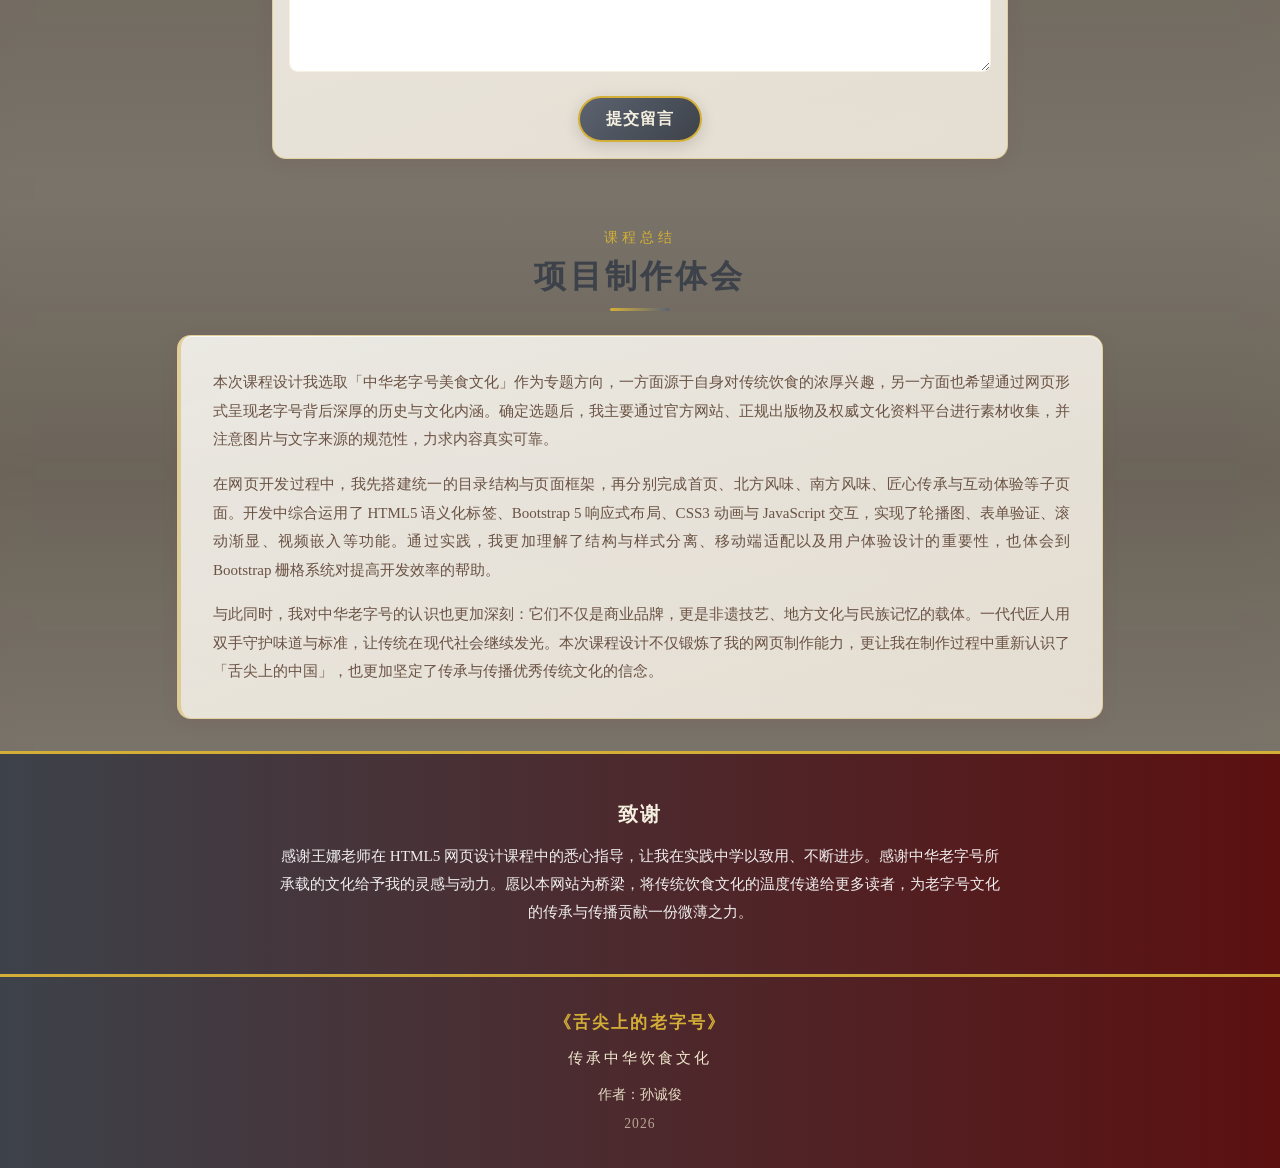
==== commit 24e0ed8f: "更新：背景图片、BGM音频、样式优化" ====
--- a/contact.html
+++ b/contact.html
@@ -5,9 +5,15 @@
   <meta name="viewport" content="width=device-width, initial-scale=1.0">
   <title>舌尖上的老字号——联系我们</title>
   <link href="https://cdn.jsdelivr.net/npm/bootstrap@5.3.3/dist/css/bootstrap.min.css" rel="stylesheet">
-  <link href="css/style.css" rel="stylesheet">
+  <link href="css/style.css?v=20260710" rel="stylesheet">
+  <link href="css/common.css?v=20260710" rel="stylesheet">
 </head>
 <body class="page-contact">
+
+  <div class="bg-scene" aria-hidden="true">
+    <div class="bg-scene-photo"></div>
+    <div class="bg-scene-mask"></div>
+  </div>
 
   <header class="site-header">
     <div class="container text-center">
@@ -23,8 +29,12 @@
         aria-controls="mainNavbar" aria-expanded="false" aria-label="切换导航">
         <span class="navbar-toggler-icon"></span>
       </button>
+      <button type="button" class="nav-bgm-btn nav-bgm-btn--mobile d-lg-none" aria-label="背景音乐控制" aria-pressed="false">
+        <span class="nav-bgm-icon" aria-hidden="true">♫</span>
+        <span class="nav-bgm-text">音乐</span>
+      </button>
       <div class="collapse navbar-collapse" id="mainNavbar">
-        <ul class="navbar-nav navbar-nav-main mx-lg-auto">
+        <ul class="navbar-nav navbar-nav-main">
           <li class="nav-item"><a class="nav-link" href="index.html">首页</a></li>
           <li class="nav-item"><a class="nav-link" href="north.html">北方风味</a></li>
           <li class="nav-item"><a class="nav-link" href="south.html">南方风味</a></li>
@@ -38,9 +48,9 @@
               <circle cx="11" cy="11" r="8"></circle>
               <line x1="21" y1="21" x2="16.65" y2="16.65"></line>
             </svg>
-            <input type="search" class="nav-search-input" placeholder="搜索老字号美食..." aria-label="搜索老字号美食" readonly tabindex="-1">
+            <input type="text" class="nav-search-input" placeholder="搜索老字号美食..." aria-label="搜索老字号美食（装饰展示）" autocomplete="off">
           </form>
-          <button type="button" class="nav-bgm-btn" id="navBgmBtn" aria-label="背景音乐控制" aria-pressed="false">
+          <button type="button" class="nav-bgm-btn d-none d-lg-inline-flex" id="navBgmBtn" aria-label="背景音乐控制" aria-pressed="false">
             <span class="nav-bgm-icon" aria-hidden="true">♫</span>
             <span class="nav-bgm-text">音乐</span>
           </button>
@@ -205,7 +215,8 @@
     <span aria-hidden="true">↑</span>
   </button>
 
-  <audio id="siteBgm" class="site-bgm" loop preload="auto" aria-hidden="true">
+  <audio id="siteBgm" class="site-bgm" loop preload="auto" playsinline aria-hidden="true">
+    <source src="audio/bgm.mp3" type="audio/mpeg">
     <source src="audio/bgm.m4a" type="audio/mp4">
   </audio>
 
--- a/css/style.css
+++ b/css/style.css
@@ -7,8 +7,15 @@
   --color-primary-dark: #8b0000;
   --color-gold: #d4af37;
   --color-gold-light: #f5e6c8;
-  --color-bg: #faf5eb;
-  --color-bg-warm: #f5e6d0;
+  /* 全局背景 · 场景摄影层 + 深褐底色 */
+  --bg-scene-image: url("../images/background/scene-default.jpg");
+  --bg-scene-blur: 3px;
+  --bg-scene-saturate: 1.02;
+  --bg-scene-vignette: 0.16;
+  --bg-base: #2a2218;
+  --bg-base-deep: #1e1812;
+  --color-bg: var(--bg-base);
+  --color-bg-warm: var(--bg-base-deep);
   --color-text: #3d2b1f;
   --color-text-light: #6b5344;
   --shadow-soft: 0 4px 20px rgba(139, 0, 0, 0.08);
@@ -16,11 +23,28 @@
   --shadow-card-hover: 0 14px 40px rgba(0, 0, 0, 0.12);
   --radius-card: 16px;
   --transition-base: 0.35s ease;
+  /* 全局背景 · 第二层纹理 / 第三层氛围 */
+  --bg-texture-opacity: 0.028;
+  --bg-grain-opacity: 0.022;
+  --bg-glow-strength: 0.55;
+  --paper-food-surface: #fffef9;
+  /* 内容区半透明纸面（大幅透出场景背景） */
+  --paper-zone-bg: linear-gradient(
+    180deg,
+    rgba(252, 248, 240, 0.38) 0%,
+    rgba(247, 241, 227, 0.32) 50%,
+    rgba(252, 248, 240, 0.38) 100%
+  );
+  --paper-card-bg: linear-gradient(160deg, rgba(255, 254, 249, 0.86) 0%, rgba(250, 243, 230, 0.84) 100%);
+  --paper-card-border: rgba(212, 175, 55, 0.38);
+  --paper-card-shadow: 0 4px 20px rgba(139, 0, 0, 0.06), inset 0 1px 0 rgba(255, 255, 255, 0.7);
 }
 
 /* --- 基础 --- */
 html {
   scroll-behavior: smooth;
+  min-height: 100%;
+  background-color: var(--bg-base);
 }
 
 [id] {
@@ -39,22 +63,210 @@
   font-family: "Microsoft YaHei", "PingFang SC", "Noto Serif SC", serif, sans-serif;
   line-height: 1.7;
   color: var(--color-text);
-  background-color: var(--color-bg);
-}
-
+  background: transparent;
+}
+
+/* ========================================
+   全局背景系统 · 场景摄影 DOM 层
+   .bg-scene 摄影 | .bg-scene-mask 压暗 | body 伪元素 纹理/氛围
+   ======================================== */
+
+.bg-scene {
+  position: fixed;
+  inset: 0;
+  z-index: 0;
+  pointer-events: none;
+  overflow: hidden;
+}
+
+.bg-scene-photo {
+  position: absolute;
+  inset: -32px;
+  background-image: var(--bg-scene-image);
+  background-size: cover;
+  background-position: center;
+  background-repeat: no-repeat;
+  filter: blur(var(--bg-scene-blur)) saturate(var(--bg-scene-saturate));
+  transform: scale(1.06);
+}
+
+.bg-scene-mask {
+  position: absolute;
+  inset: 0;
+  background: linear-gradient(
+    180deg,
+    rgba(15, 10, 6, 0.28) 0%,
+    rgba(15, 10, 6, 0.05) 38%,
+    rgba(15, 10, 6, 0.05) 62%,
+    rgba(15, 10, 6, 0.22) 100%
+  );
+}
+
+body > .site-header,
+body > .site-nav,
+body > .page-jump-bar,
+body > .page-main,
+body > .site-footer,
+body > .site-splash {
+  position: relative;
+  z-index: 2;
+}
+
+.site-splash {
+  z-index: 9999 !important;
+}
+/* 【纹理层】宣纸噪点 · 叠于场景之上、内容之下 */
 body::before {
   content: "";
   position: fixed;
   inset: 0;
+  z-index: 1;
+  pointer-events: none;
+  will-change: auto;
+  background-image:
+    url("data:image/svg+xml,%3Csvg width='256' height='256' xmlns='http://www.w3.org/2000/svg'%3E%3Cfilter id='n'%3E%3CfeTurbulence type='fractalNoise' baseFrequency='0.68' numOctaves='3' stitchTiles='stitch'/%3E%3CfeColorMatrix type='saturate' values='0'/%3E%3C/filter%3E%3Crect width='256' height='256' filter='url(%23n)' opacity='0.38'/%3E%3C/svg%3E"),
+    url("data:image/svg+xml,%3Csvg width='128' height='128' xmlns='http://www.w3.org/2000/svg'%3E%3Cfilter id='g'%3E%3CfeTurbulence type='fractalNoise' baseFrequency='1.15' numOctaves='2' stitchTiles='stitch'/%3E%3CfeColorMatrix type='saturate' values='0'/%3E%3C/filter%3E%3Crect width='128' height='128' filter='url(%23g)' opacity='0.22'/%3E%3C/svg%3E");
+  background-size: 256px 256px, 128px 128px;
+  background-position: 0 0, 0 0;
+  opacity: calc(var(--bg-texture-opacity) + var(--bg-grain-opacity));
+}
+
+/* 【氛围层】暖光光晕 + 角落祥云 */
+body::after {
+  content: "";
+  position: fixed;
+  inset: 0;
+  z-index: 1;
+  pointer-events: none;
+  will-change: auto;
+  background-image:
+    radial-gradient(
+      ellipse 58% 48% at 10% 14%,
+      rgba(232, 168, 128, calc(0.1 * var(--bg-glow-strength))) 0%,
+      transparent 72%
+    ),
+    radial-gradient(
+      ellipse 52% 44% at 92% 18%,
+      rgba(212, 175, 55, calc(0.08 * var(--bg-glow-strength))) 0%,
+      transparent 70%
+    ),
+    radial-gradient(
+      ellipse 48% 52% at 78% 92%,
+      rgba(210, 140, 120, calc(0.07 * var(--bg-glow-strength))) 0%,
+      transparent 68%
+    ),
+    radial-gradient(
+      ellipse 42% 38% at 6% 88%,
+      rgba(212, 175, 55, calc(0.06 * var(--bg-glow-strength))) 0%,
+      transparent 65%
+    ),
+    url("data:image/svg+xml,%3Csvg width='220' height='160' viewBox='0 0 220 160' xmlns='http://www.w3.org/2000/svg'%3E%3Cg fill='none' stroke='%23b8a88a' stroke-width='0.9' opacity='0.55'%3E%3Cpath d='M8 88 C18 62 48 48 78 58 C88 38 118 34 142 52'/%3E%3Cpath d='M52 92 C62 78 82 74 96 86'/%3E%3Cpath d='M118 48 C132 42 152 48 148 62'/%3E%3C/g%3E%3C/svg%3E"),
+    url("data:image/svg+xml,%3Csvg width='220' height='160' viewBox='0 0 220 160' xmlns='http://www.w3.org/2000/svg'%3E%3Cg transform='scale(-1,1) translate(-220,0)' fill='none' stroke='%23b8a88a' stroke-width='0.9' opacity='0.55'%3E%3Cpath d='M8 88 C18 62 48 48 78 58 C88 38 118 34 142 52'/%3E%3Cpath d='M52 92 C62 78 82 74 96 86'/%3E%3C/g%3E%3C/svg%3E"),
+    url("data:image/svg+xml,%3Csvg width='220' height='160' viewBox='0 0 220 160' xmlns='http://www.w3.org/2000/svg'%3E%3Cg transform='scale(1,-1) translate(0,-160)' fill='none' stroke='%23b8a88a' stroke-width='0.9' opacity='0.5'%3E%3Cpath d='M8 88 C18 62 48 48 78 58 C88 38 118 34 142 52'/%3E%3Cpath d='M52 92 C62 78 82 74 96 86'/%3E%3C/g%3E%3C/svg%3E"),
+    url("data:image/svg+xml,%3Csvg width='220' height='160' viewBox='0 0 220 160' xmlns='http://www.w3.org/2000/svg'%3E%3Cg transform='scale(-1,-1) translate(-220,-160)' fill='none' stroke='%23b8a88a' stroke-width='0.9' opacity='0.5'%3E%3Cpath d='M8 88 C18 62 48 48 78 58 C88 38 118 34 142 52'/%3E%3C/g%3E%3C/svg%3E");
+  background-repeat: no-repeat;
+  background-size:
+    100% 100%,
+    100% 100%,
+    100% 100%,
+    100% 100%,
+    clamp(120px, 20vw, 240px) auto,
+    clamp(120px, 20vw, 240px) auto,
+    clamp(120px, 20vw, 240px) auto,
+    clamp(120px, 20vw, 240px) auto;
+  background-position:
+    0 0,
+    0 0,
+    0 0,
+    0 0,
+    -8% -6%,
+    108% -6%,
+    -8% 108%,
+    108% 108%;
+  opacity: 0.38;
+}
+
+/* 可选 DOM 层（与伪元素等效，供扩展） */
+.bg-layer {
+  position: fixed;
+  inset: 0;
+  z-index: -3;
+  pointer-events: none;
+}
+
+.bg-layer--texture {
+  z-index: -2;
+  background-image:
+    url("data:image/svg+xml,%3Csvg width='256' height='256' xmlns='http://www.w3.org/2000/svg'%3E%3Cfilter id='n'%3E%3CfeTurbulence type='fractalNoise' baseFrequency='0.68' numOctaves='3' stitchTiles='stitch'/%3E%3CfeColorMatrix type='saturate' values='0'/%3E%3C/filter%3E%3Crect width='256' height='256' filter='url(%23n)' opacity='0.38'/%3E%3C/svg%3E");
+  background-size: 256px 256px;
+  opacity: var(--bg-texture-opacity);
+}
+
+.bg-layer--glow {
   z-index: -1;
-  pointer-events: none;
-  background-color: var(--color-bg);
-  background-image:
-    url("data:image/svg+xml,%3Csvg width='320' height='320' viewBox='0 0 320 320' xmlns='http://www.w3.org/2000/svg'%3E%3Cg fill='none' stroke='%23c9a962' stroke-width='0.8' opacity='0.7'%3E%3Cpath d='M40 160c30-50 80-70 120-50s70 70 50 110-80 60-120 40S10 210 40 160z'/%3E%3Cpath d='M200 80c25 35 20 75-10 95s-65 10-85-20 5-75 35-90 45-20 60 15z'/%3E%3Cpath d='M240 220c20 30 15 60-10 75s-50 5-65-25 10-65 30-75 35-15 45 25z'/%3E%3C/g%3E%3C/svg%3E"),
-    url("data:image/svg+xml,%3Csvg width='64' height='64' viewBox='0 0 64 64' xmlns='http://www.w3.org/2000/svg'%3E%3Cpath d='M0 16h16v16H0zm16 16h16v16H16zm16-16h16v16H32zm16 16h16v16H48z' fill='%23d9ccb0' fill-opacity='0.45'/%3E%3C/svg%3E");
-  background-size: 420px 420px, 72px 72px;
-  background-position: center 10%, 0 0;
-  opacity: 0.07;
+  background:
+    radial-gradient(ellipse 58% 48% at 10% 14%, rgba(232, 168, 128, 0.09) 0%, transparent 72%),
+    radial-gradient(ellipse 52% 44% at 92% 18%, rgba(212, 175, 55, 0.07) 0%, transparent 70%),
+    radial-gradient(ellipse 48% 52% at 78% 92%, rgba(210, 140, 120, 0.06) 0%, transparent 68%);
+}
+
+@media (max-width: 767.98px) {
+  :root {
+    --bg-scene-blur: 4px;
+    --bg-scene-vignette: 0.28;
+    --bg-texture-opacity: 0.022;
+    --bg-grain-opacity: 0.018;
+    --bg-glow-strength: 0.48;
+    --paper-zone-bg: linear-gradient(
+      180deg,
+      rgba(252, 248, 240, 0.34) 0%,
+      rgba(247, 241, 227, 0.28) 50%,
+      rgba(252, 248, 240, 0.34) 100%
+    );
+  }
+
+  .bg-scene-photo {
+    inset: -20px;
+  }
+
+  body::before {
+    background-size: 192px 192px, 96px 96px;
+  }
+
+  body::after {
+    background-size:
+      100% 100%,
+      100% 100%,
+      100% 100%,
+      100% 100%,
+      clamp(88px, 28vw, 160px) auto,
+      clamp(88px, 28vw, 160px) auto,
+      clamp(88px, 28vw, 160px) auto,
+      clamp(88px, 28vw, 160px) auto;
+    background-position:
+      0 0,
+      0 0,
+      0 0,
+      0 0,
+      -14% -8%,
+      114% -8%,
+      -14% 112%,
+      114% 112%;
+  }
+}
+
+@media (prefers-reduced-motion: reduce) {
+  .bg-scene-photo {
+    filter: saturate(var(--bg-scene-saturate));
+  }
+
+  body::before {
+    opacity: calc(var(--bg-texture-opacity) * 0.65);
+  }
+
+  body::after {
+    opacity: 0.7;
+  }
 }
 
 /* --- Header --- */
@@ -111,6 +323,51 @@
 .site-nav .navbar-collapse {
   align-items: center;
   gap: 0.75rem 1.25rem;
+}
+
+@media (min-width: 992px) {
+  .site-nav > .container {
+    position: relative;
+    min-height: 48px;
+    display: flex;
+    align-items: center;
+  }
+
+  .site-nav .navbar-brand {
+    position: relative;
+    z-index: 3;
+    margin-right: auto;
+  }
+
+  .site-nav .navbar-collapse {
+    position: absolute;
+    inset: 0;
+    display: flex !important;
+    align-items: center;
+    justify-content: center;
+    pointer-events: none;
+    width: 100%;
+    flex-grow: 0;
+  }
+
+  .site-nav .navbar-nav-main {
+    flex-direction: row !important;
+    flex-wrap: nowrap;
+    pointer-events: auto;
+    position: static;
+    transform: none;
+    margin: 0 !important;
+  }
+
+  .site-nav .nav-tools {
+    position: absolute;
+    right: 0;
+    top: 50%;
+    transform: translateY(-50%);
+    pointer-events: auto;
+    margin-left: 0 !important;
+    z-index: 3;
+  }
 }
 
 .site-nav .navbar-nav-main {
@@ -194,6 +451,16 @@
   color: #fff;
 }
 
+.nav-bgm-btn.is-loading {
+  opacity: 0.85;
+  animation: navBgmPulse 1s ease-in-out infinite;
+}
+
+@keyframes navBgmPulse {
+  0%, 100% { box-shadow: 0 0 0 0 rgba(212, 175, 55, 0.35); }
+  50% { box-shadow: 0 0 0 6px rgba(212, 175, 55, 0.15); }
+}
+
 .nav-bgm-btn.is-playing {
   background: rgba(255, 255, 255, 0.92);
   color: var(--color-primary-dark);
@@ -235,7 +502,7 @@
   font-size: 0.875rem;
   color: #444;
   padding: 0;
-  cursor: default;
+  cursor: text;
 }
 
 .nav-search-input::placeholder {
@@ -252,7 +519,12 @@
   position: sticky;
   top: 0;
   z-index: 1020;
-  background: linear-gradient(90deg, rgba(250, 245, 235, 0.98), #fff 50%, rgba(250, 245, 235, 0.98));
+  background: linear-gradient(
+    90deg,
+    rgba(252, 245, 232, 0.97) 0%,
+    rgba(248, 238, 222, 0.95) 50%,
+    rgba(252, 245, 232, 0.97) 100%
+  );
   border-bottom: 1px solid rgba(212, 175, 55, 0.45);
   box-shadow: 0 2px 14px rgba(139, 0, 0, 0.06);
 }
@@ -302,7 +574,7 @@
   padding: 0.28rem 0.75rem;
   border-radius: 999px;
   border: 1px solid rgba(212, 175, 55, 0.55);
-  background: rgba(255, 255, 255, 0.75);
+  background: rgba(255, 252, 245, 0.82);
   color: var(--color-text) !important;
   font-size: 0.82rem;
   text-decoration: none;
@@ -376,17 +648,20 @@
 /* --- 轮播 --- */
 .hero-carousel {
   margin-bottom: 0;
-  background-color: var(--color-bg-warm);
+  background: linear-gradient(180deg, var(--paper-food-surface) 0%, #fdf8f0 100%);
+  box-shadow:
+    inset 0 0 0 1px rgba(212, 175, 55, 0.18),
+    0 4px 24px rgba(139, 0, 0, 0.06);
 }
 
 .hero-carousel .carousel-inner {
-  background-color: var(--color-bg-warm);
+  background: transparent;
 }
 
 .hero-carousel .carousel-item {
   position: relative;
   min-height: clamp(260px, 42vw, 520px);
-  background-color: var(--color-bg-warm);
+  background: linear-gradient(180deg, var(--paper-food-surface) 0%, #fdf8f0 100%);
   display: flex;
   align-items: center;
   justify-content: center;
@@ -474,18 +749,17 @@
 
 /* --- 简介模块 --- */
 .intro-section {
-  background: rgba(255, 255, 255, 0.92);
-  backdrop-filter: blur(10px);
-  -webkit-backdrop-filter: blur(10px);
+  backdrop-filter: blur(6px);
+  -webkit-backdrop-filter: blur(6px);
 }
 
 .intro-card {
-  background: #fff;
-  border: 1px solid var(--color-gold-light);
+  background: var(--paper-card-bg);
+  border: 1px solid var(--paper-card-border);
   border-left: 4px solid var(--color-primary);
   border-radius: 8px;
   padding: 2rem;
-  box-shadow: var(--shadow-soft);
+  box-shadow: var(--paper-card-shadow);
   height: 100%;
 }
 
@@ -504,11 +778,12 @@
 }
 
 .feature-box {
-  background: #fff;
+  background: var(--paper-card-bg);
   border-radius: 8px;
   padding: 1.5rem 1.2rem;
   text-align: center;
-  box-shadow: var(--shadow-soft);
+  box-shadow: var(--paper-card-shadow);
+  border: 1px solid var(--paper-card-border);
   border-top: 3px solid var(--color-gold);
   height: 100%;
   transition: transform 0.3s, box-shadow 0.3s;
@@ -547,17 +822,16 @@
 
 /* --- 美食地图 --- */
 .map-section {
-  background: rgba(255, 255, 255, 0.92);
-  backdrop-filter: blur(10px);
-  -webkit-backdrop-filter: blur(10px);
+  backdrop-filter: blur(6px);
+  -webkit-backdrop-filter: blur(6px);
 }
 
 .china-map-wrapper {
-  background: #fff;
+  background: var(--paper-card-bg);
   border-radius: 12px;
   padding: 1rem;
-  box-shadow: var(--shadow-soft);
-  border: 1px solid var(--color-gold-light);
+  box-shadow: var(--paper-card-shadow);
+  border: 1px solid var(--paper-card-border);
   margin: 0;
 }
 
@@ -580,10 +854,11 @@
   align-items: flex-start;
   gap: 0.8rem;
   padding: 1rem 1.2rem;
-  background: #fff;
+  background: var(--paper-card-bg);
   border-radius: 8px;
   margin-bottom: 0.8rem;
-  box-shadow: var(--shadow-soft);
+  box-shadow: var(--paper-card-shadow);
+  border: 1px solid var(--paper-card-border);
   border-left: 3px solid var(--color-primary);
   transition: transform 0.2s;
 }
@@ -742,15 +1017,17 @@
   --bs-gutter-x: 1rem;
 }
 
-.north-brand-section {  background: linear-gradient(180deg, var(--color-bg) 0%, #fff 40%, var(--color-bg) 100%);
+.north-brand-section {
+  /* 背景由全局 paper-zone 统一控制 */
 }
 
 .north-brand-panel {
-  background: #fff;
+  background: var(--paper-card-bg);
   border-radius: 16px;
   padding: clamp(1rem, 2.5vw, 2rem);
-  margin-bottom: 2rem;  box-shadow: 0 6px 28px rgba(139, 0, 0, 0.08);
-  border: 1px solid var(--color-gold-light);
+  margin-bottom: 2rem;
+  box-shadow: var(--paper-card-shadow);
+  border: 1px solid var(--paper-card-border);
   position: relative;
   overflow: hidden;
 }
@@ -811,8 +1088,8 @@
 
 /* 南方页：品牌信息条 / 店面 / 双图 */
 .north-meta-bar {
-  background: linear-gradient(145deg, #fff 0%, var(--color-bg) 100%);
-  border: 1px solid var(--color-gold-light);
+  background: linear-gradient(145deg, #fffef9 0%, #f5ead8 100%);
+  border: 1px solid var(--paper-card-border);
   border-left: 4px solid var(--color-primary);
   border-radius: 12px;
   padding: 0.85rem 1.2rem;
@@ -848,10 +1125,12 @@
   display: block;
   width: 100%;
   padding: 0.6rem;
-  background: var(--color-bg-warm);
-  border: 1px solid var(--color-gold-light);
+  background: linear-gradient(180deg, var(--paper-food-surface) 0%, #fdf8f0 100%);
+  border: 1px solid rgba(212, 175, 55, 0.35);
   border-radius: 14px;
-  box-shadow: var(--shadow-soft);
+  box-shadow:
+    inset 0 0 0 1px rgba(255, 255, 255, 0.85),
+    0 6px 24px rgba(139, 0, 0, 0.08);
   cursor: pointer;
   transition: transform 0.35s ease, box-shadow 0.35s ease;
   position: relative;
@@ -872,7 +1151,7 @@
   display: block;
   margin: 0 auto;
   border-radius: 8px;
-  background: var(--color-bg-warm);
+  background: var(--paper-food-surface);
 }
 
 .north-img-tip {
@@ -892,8 +1171,8 @@
 
 /* 品牌信息卡 */
 .north-info-card {
-  background: linear-gradient(145deg, #fff 0%, var(--color-bg) 100%);
-  border: 1px solid var(--color-gold-light);
+  background: linear-gradient(145deg, #fffef9 0%, #f5ead8 100%);
+  border: 1px solid var(--paper-card-border);
   border-left: 4px solid var(--color-primary);
   border-radius: 14px;
   padding: clamp(0.85rem, 2vw, 1.4rem);
@@ -964,16 +1243,15 @@
 
 /* 北方饮食文化卡片 */
 .north-culture-section {
-  background: linear-gradient(180deg, var(--color-bg-warm) 0%, var(--color-bg) 100%);
   border-top: 3px solid var(--color-gold);
 }
 
 .north-culture-card {
-  border: 1px solid var(--color-gold-light);
+  border: 1px solid var(--paper-card-border);
   border-radius: 14px;
   border-top: 4px solid var(--color-primary);
-  box-shadow: var(--shadow-soft);
-  background: #fff;
+  box-shadow: var(--paper-card-shadow);
+  background: var(--paper-card-bg);
   transition: transform 0.35s ease, box-shadow 0.35s ease;
 }
 
@@ -1064,18 +1342,7 @@
   transform: translateY(-3px);
 }
 
-/* --- 滚动渐显 --- */
-.reveal {
-  opacity: 0;
-  transform: translateY(28px);
-  transition: opacity 0.7s ease, transform 0.7s ease;
-}
-
-.reveal.is-visible {
-  opacity: 1;
-  transform: translateY(0);
-}
-
+/* --- 滚动渐显（细节由 common.css 统一，此处保留兼容） --- */
 .reveal:nth-child(2) { transition-delay: 0.08s; }
 .reveal:nth-child(3) { transition-delay: 0.16s; }
 
@@ -1210,7 +1477,7 @@
 
 /* 时间轴 */
 .heritage-intro-section {
-  background: var(--color-bg);
+  /* 背景由全局 paper-zone 统一控制 */
 }
 
 .heritage-timeline {
@@ -1290,15 +1557,15 @@
 
 /* 非遗四宫格 */
 .heritage-craft-section {
-  background: linear-gradient(180deg, #fff 0%, var(--color-bg-warm) 100%);
+  /* 背景由全局 paper-zone 统一控制 */
 }
 
 .heritage-craft-card {
-  background: #fff;
+  background: var(--paper-card-bg);
   border-radius: 12px;
   overflow: hidden;
-  border: 1px solid var(--color-gold-light);
-  box-shadow: var(--shadow-soft);
+  border: 1px solid var(--paper-card-border);
+  box-shadow: var(--paper-card-shadow);
   height: 100%;
   transition: transform 0.35s ease, box-shadow 0.35s ease;
 }
@@ -1440,22 +1707,22 @@
 
 /* 老字号与非遗 */
 .heritage-link-section {
-  background: var(--color-bg);
+  /* 背景由全局 paper-zone 统一控制 */
 }
 
 /* 传统与创新 */
 .heritage-innovation-section {
-  background: linear-gradient(180deg, var(--color-bg-warm) 0%, var(--color-bg) 100%);
+  /* 背景由全局 paper-zone 统一控制 */
 }
 
 .heritage-info-card {
-  background: #fff;
+  background: var(--paper-card-bg);
   border-radius: 12px;
   padding: 1.4rem 1.2rem;
   height: 100%;
-  border: 1px solid var(--color-gold-light);
+  border: 1px solid var(--paper-card-border);
   border-top: 3px solid var(--color-primary);
-  box-shadow: var(--shadow-soft);
+  box-shadow: var(--paper-card-shadow);
   transition: transform 0.35s ease, box-shadow 0.35s ease;
 }
 
@@ -1505,12 +1772,11 @@
 
 /* 视频 */
 .heritage-video-section {
-  background: #fff;
+  /* 背景由全局 paper-zone 统一控制 */
 }
 
 .heritage-video-section-top {
-  background: linear-gradient(180deg, var(--color-bg-warm) 0%, #fff 100%);
-  border-bottom: 1px solid var(--color-gold-light);
+  border-bottom: 1px solid rgba(212, 175, 55, 0.35);
 }
 
 .heritage-video-wrap {
@@ -1594,25 +1860,25 @@
    ======================================== */
 
 .page-jiangxi .jiangxi-section {
-  background: var(--color-bg);
+  /* 背景由全局 paper-zone 统一控制 */
 }
 
 .page-jiangxi .jiangxi-foods-section {
-  background: linear-gradient(180deg, #fff 0%, var(--color-bg) 50%, #fff 100%);
+  /* 背景由全局 paper-zone 统一控制 */
 }
 
 .page-jiangxi .jiangxi-breakfast-section {
-  background: linear-gradient(135deg, rgba(196, 30, 58, 0.04) 0%, rgba(212, 175, 55, 0.1) 100%);
+  background: linear-gradient(135deg, rgba(196, 30, 58, 0.05) 0%, rgba(212, 175, 55, 0.1) 100%);
 }
 
 .page-jiangxi .jiangxi-folk-section {
-  background: linear-gradient(180deg, var(--color-bg) 0%, var(--color-bg-warm) 100%);
+  /* 背景由全局 paper-zone 统一控制 */
 }
 
 .jiangxi-paper-card,
 .jiangxi-folk-card {
-  background: #fff;
-  border: 1px solid var(--color-gold-light);
+  background: var(--paper-card-bg);
+  border: 1px solid var(--paper-card-border);
   border-radius: 16px;
   padding: clamp(1.1rem, 2.5vw, 1.75rem);
   box-shadow: var(--shadow-soft);
@@ -1647,10 +1913,10 @@
 .jiangxi-food-item {
   margin-bottom: clamp(2rem, 4vw, 3rem);
   padding: clamp(1rem, 2.5vw, 1.5rem);
-  background: #fff;
+  background: var(--paper-card-bg);
   border-radius: 16px;
-  border: 1px solid var(--color-gold-light);
-  box-shadow: 0 6px 28px rgba(139, 0, 0, 0.07);
+  border: 1px solid var(--paper-card-border);
+  box-shadow: var(--paper-card-shadow);
 }
 
 .jiangxi-food-item:last-child {
@@ -1688,10 +1954,12 @@
   display: block;
   width: 100%;
   padding: 0.6rem;
-  background: var(--color-bg-warm);
-  border: 1px solid var(--color-gold-light);
+  background: linear-gradient(180deg, var(--paper-food-surface) 0%, #fdf8f0 100%);
+  border: 1px solid rgba(212, 175, 55, 0.35);
   border-radius: 14px;
-  box-shadow: var(--shadow-soft);
+  box-shadow:
+    inset 0 0 0 1px rgba(255, 255, 255, 0.85),
+    0 6px 24px rgba(139, 0, 0, 0.08);
   cursor: pointer;
   transition: transform 0.35s ease, box-shadow 0.35s ease;
   position: relative;
@@ -1712,7 +1980,7 @@
   display: block;
   margin: 0 auto;
   border-radius: 8px;
-  background: var(--color-bg-warm);
+  background: var(--paper-food-surface);
 }
 
 .jiangxi-img-tip {
@@ -1743,10 +2011,10 @@
   align-items: center;
   gap: 0.5rem;
   padding: 1.25rem 1.5rem;
-  background: #fff;
-  border: 2px solid var(--color-gold-light);
+  background: var(--paper-card-bg);
+  border: 2px solid var(--paper-card-border);
   border-radius: 16px;
-  box-shadow: var(--shadow-soft);
+  box-shadow: var(--paper-card-shadow);
   min-width: 120px;
 }
 
@@ -1774,11 +2042,11 @@
    ======================================== */
 
 .page-contact .contact-section {
-  background: var(--color-bg);
+  /* 背景由全局 paper-zone 统一控制 */
 }
 
 .page-contact .contact-form-section {
-  background: linear-gradient(180deg, #fff 0%, var(--color-bg-warm) 100%);
+  /* 背景由全局 paper-zone 统一控制 */
 }
 
 .contact-hero {
@@ -1825,11 +2093,11 @@
 .contact-info-card,
 .contact-form-card,
 .contact-essay-card {
-  border: 1px solid var(--color-gold-light);
+  border: 1px solid var(--paper-card-border);
   border-radius: 14px;
-  box-shadow: var(--shadow-soft);
+  box-shadow: var(--paper-card-shadow);
   transition: transform 0.35s ease, box-shadow 0.35s ease;
-  background: #fff;
+  background: var(--paper-card-bg);
 }
 
 .contact-info-card {
@@ -2087,29 +2355,772 @@
   --color-primary-dark: #8b0000;
   --color-gold: #d4af37;
   --color-gold-light: #f5e6c8;
-  --color-bg: #faf5eb;
-  --color-bg-warm: #f5e6d0;
   --shadow-soft: 0 4px 24px rgba(196, 30, 58, 0.1);
+  --bg-scene-image: url("../images/background/scene-home.jpg");
+  --home-beige: #f3ead8;
+  --home-beige-deep: #e8dcc8;
+  --home-text: #4a3828;
+  --home-text-soft: #736052;
+  --home-accent: #9a6b4a;
+  --home-glass: rgba(243, 234, 216, 0.78);
+  --home-glass-strong: rgba(243, 234, 216, 0.88);
+  --home-glass-border: rgba(168, 137, 92, 0.24);
+}
+
+/* --- 首页：古街全景 Hero + 毛玻璃过渡内容区 --- */
+.page-home .bg-scene {
+  display: block;
+}
+
+.page-home .bg-scene-photo {
+  filter: blur(6px) saturate(1.05) brightness(0.92);
+}
+
+.page-home .bg-scene-mask {
+  background: linear-gradient(
+    180deg,
+    rgba(15, 10, 6, 0.18) 0%,
+    rgba(15, 10, 6, 0.04) 35%,
+    rgba(15, 10, 6, 0.04) 65%,
+    rgba(15, 10, 6, 0.14) 100%
+  );
+}
+
+body.page-home {
+  background: var(--home-beige);
+}
+
+body.page-home::before,
+body.page-home::after {
+  opacity: 0.55;
+}
+
+html:has(body.page-home) {
+  background-color: var(--home-beige);
+  scroll-padding-top: 0;
+}
+
+html.html-skip-splash #siteSplash {
+  display: none !important;
+}
+
+body.page-home.home-hero-fullscreen {
+  overflow: hidden;
+  background: #120808;
+}
+
+body.page-home.home-hero-fullscreen .home-immersive-hero {
+  position: fixed;
+  inset: 0;
+  z-index: 5;
+  width: 100%;
+  height: 100vh !important;
+  height: 100dvh !important;
+  min-height: 100vh !important;
+  min-height: 100dvh !important;
+  max-height: none !important;
+}
+
+body.page-home.home-hero-fullscreen .home-content-wrap {
+  display: none !important;
+}
+
+body.page-home.home-hero-fullscreen .home-hero-parallax {
+  position: absolute;
+  inset: 0;
+}
+
+.home-hero-parallax {
+  position: absolute;
+  inset: 0;
+  z-index: 0;
+}
+
+body.page-home.home-hero-fullscreen .home-hero-img,
+body.page-home.home-hero-fullscreen .home-immersive-photo {
+  transform: scale(1.06);
+}
+
+body.page-home.home-hero-fullscreen .bg-scene {
+  opacity: 0 !important;
+  visibility: hidden !important;
+}
+
+.home-immersive-hero {
+  position: relative;
+  z-index: 3;
+  background-color: #120808;
+  background-image: url("../images/background/scene-home.jpg");
+  background-size: cover;
+  background-position: center center;
+  background-repeat: no-repeat;
+  height: 100vh;
+  height: 100dvh;
+  min-height: 100vh;
+  min-height: 100dvh;
+  max-height: none;
+  display: flex;
+  align-items: flex-end;
+  justify-content: center;
+  overflow: hidden;
+  cursor: default;
+  transition:
+    height 1.15s cubic-bezier(0.22, 1, 0.36, 1),
+    min-height 1.15s cubic-bezier(0.22, 1, 0.36, 1),
+    max-height 1.15s cubic-bezier(0.22, 1, 0.36, 1);
+}
+
+body.page-home.is-splash-active .home-immersive-hero {
+  background-image: none;
+}
+
+.home-immersive-hero.is-revealing,
+.home-immersive-hero.is-revealed {
+  height: 600px;
+  min-height: 600px;
+  max-height: 600px;
+}
+
+body.page-home.is-splash-active .home-content-wrap,
+body.page-home.is-splash-active .bg-scene {
+  visibility: hidden;
+}
+
+body.page-home.is-splash-active .home-hero-img,
+body.page-home.is-splash-active .home-immersive-photo {
+  opacity: 0 !important;
+}
+
+body.page-home.hero-photo-ready .home-hero-img,
+body.page-home.hero-photo-ready .home-immersive-photo {
+  opacity: 1;
+}
+
+body.page-home:not(.home-has-entered):not(.is-splash-active) {
+  overflow: hidden;
+}
+
+body.page-home:not(.home-has-entered) .bg-scene {
+  opacity: 0;
+  visibility: hidden;
+}
+
+.home-immersive-hitarea {
+  position: absolute;
+  inset: 0;
+  z-index: 8;
+  border: none;
+  padding: 0;
+  margin: 0;
+  background: transparent;
+  cursor: pointer;
+}
+
+.home-immersive-hero.is-revealing .home-immersive-hitarea,
+.home-immersive-hero.is-revealed .home-immersive-hitarea {
+  pointer-events: none;
+  cursor: default;
+}
+
+.home-hero-img,
+.home-immersive-photo {
+  position: absolute;
+  inset: 0;
+  width: 100%;
+  height: 100%;
+  object-fit: cover;
+  object-position: center center;
+  filter: var(--immerse-warm-filter, brightness(0.85) saturate(1.1) sepia(0.08));
+  opacity: 0;
+  transition: opacity 0.85s ease-out;
+  will-change: opacity, transform;
+}
+
+.home-immersive-photo:not(img) {
+  background-image: url("../images/background/scene-home.jpg");
+  background-size: cover;
+  background-position: center center;
+  background-repeat: no-repeat;
+}
+
+.home-immersive-hero.is-revealing .home-immersive-photo {
+  transform: scale(1.04);
+  transition: transform 1.35s cubic-bezier(0.22, 1, 0.36, 1);
+}
+
+.home-hero-gradient-mask {
+  z-index: 4;
+  transition: opacity 0.8s ease-out, height 1.15s cubic-bezier(0.22, 1, 0.36, 1);
+}
+
+/* 全屏态：底部轻暗角，不提前露出米白过渡 */
+.home-immersive-hero:not(.is-revealed):not(.is-revealing) .home-hero-gradient-mask {
+  height: 140px;
+  background: linear-gradient(
+    180deg,
+    transparent 0%,
+    rgba(12, 8, 6, 0.18) 55%,
+    rgba(12, 8, 6, 0.38) 100%
+  );
+}
+
+.home-immersive-hero.is-revealing .home-hero-gradient-mask,
+.home-immersive-hero.is-revealed .home-hero-gradient-mask {
+  height: 300px;
+  background: linear-gradient(
+    180deg,
+    transparent 0%,
+    rgba(243, 234, 216, 0.06) 40%,
+    rgba(243, 234, 216, 0.42) 68%,
+    rgba(243, 234, 216, 0.78) 88%,
+    rgba(250, 246, 236, 0.92) 100%
+  );
+}
+
+.home-hero-warm-filter {
+  z-index: 2;
+}
+
+.home-immersive-mask {
+  position: absolute;
+  inset: 0;
+  z-index: 3;
+  background:
+    linear-gradient(
+      180deg,
+      rgba(12, 8, 6, 0.28) 0%,
+      rgba(12, 8, 6, 0.06) 32%,
+      transparent 55%,
+      rgba(12, 8, 6, 0.08) 100%
+    );
+  transition: opacity 0.8s ease-out;
+  pointer-events: none;
+}
+
+.home-immersive-hero.is-revealing .home-immersive-mask {
+  opacity: 0.85;
+}
+
+.home-immersive-hero.is-revealed .home-immersive-mask {
+  opacity: 1;
+}
+
+/* 幕布层 */
+.home-immersive-curtains {
+  position: absolute;
+  inset: 0;
+  z-index: 9;
+  pointer-events: none;
+  opacity: 0;
+  visibility: hidden;
+}
+
+.home-immersive-hero.is-revealing .home-immersive-curtains {
+  opacity: 1;
+  visibility: visible;
+}
+
+.home-immersive-curtain {
+  position: absolute;
+  top: 0;
+  bottom: 0;
+  width: 50.5%;
+  background:
+    repeating-linear-gradient(
+      90deg,
+      rgba(0, 0, 0, 0.05) 0,
+      rgba(0, 0, 0, 0.05) 2px,
+      transparent 2px,
+      transparent 14px
+    ),
+    linear-gradient(
+      180deg,
+      rgba(107, 26, 34, 0.92) 0%,
+      rgba(139, 0, 0, 0.94) 28%,
+      rgba(92, 16, 16, 0.96) 62%,
+      rgba(61, 10, 10, 0.98) 100%
+    );
+  box-shadow: inset 0 0 60px rgba(0, 0, 0, 0.3);
+  transition: transform 1.25s cubic-bezier(0.22, 1, 0.36, 1), opacity 0.6s ease 0.65s;
+  will-change: transform, opacity;
+}
+
+.home-immersive-curtain--left {
+  left: 0;
+  transform: translateX(0);
+  border-right: 3px solid rgba(212, 175, 55, 0.45);
+}
+
+.home-immersive-curtain--right {
+  right: 0;
+  transform: translateX(0);
+  border-left: 3px solid rgba(212, 175, 55, 0.45);
+}
+
+.home-immersive-hero.is-revealing .home-immersive-curtain--left {
+  transform: translateX(-100%);
+}
+
+.home-immersive-hero.is-revealing .home-immersive-curtain--right {
+  transform: translateX(100%);
+}
+
+.home-immersive-hero.is-revealing .home-immersive-curtain {
+  opacity: 0.88;
+}
+
+.home-immersive-hero.is-revealed .home-immersive-curtains {
+  opacity: 0;
+  visibility: hidden;
+  transition: opacity 0.55s ease, visibility 0.55s ease;
+}
+
+.home-immersive-hero.is-revealed {
+  pointer-events: none;
+}
+
+.home-immersive-hero.is-revealed .home-immersive-hitarea {
+  pointer-events: none;
+}
+
+.home-immersive-hero.is-revealed .home-immersive-inner {
+  opacity: 0;
+  visibility: hidden;
+  pointer-events: none;
+  transform: translateY(12px);
+  transition: opacity 0.45s ease-out, transform 0.45s ease-out, visibility 0.45s ease-out;
+}
+
+.home-immersive-inner {
+  position: relative;
+  z-index: 7;
+  width: 100%;
+  padding: 0 1.5rem 2rem;
+  text-align: center;
+  transition: opacity 0.55s ease, transform 0.75s cubic-bezier(0.22, 1, 0.36, 1);
+}
+
+.home-immersive-hero.is-revealing .home-immersive-inner {
+  opacity: 0;
+  transform: translateY(24px);
+}
+
+.home-immersive-eyebrow {
+  margin: 0 0 0.65rem;
+  font-size: clamp(0.85rem, 2vw, 1rem);
+  letter-spacing: 0.35em;
+  color: rgba(255, 248, 235, 0.88);
+  text-shadow: 0 1px 12px rgba(0, 0, 0, 0.35);
+  font-family: "Noto Serif SC", "SimSun", serif;
+}
+
+.home-immersive-hint {
+  margin: 0 0 1rem;
+  font-size: 0.78rem;
+  letter-spacing: 0.28em;
+  color: rgba(255, 248, 235, 0.72);
+  text-shadow: 0 1px 8px rgba(0, 0, 0, 0.3);
+}
+
+.home-immersive-scroll {
+  position: relative;
+  z-index: 7;
+  display: inline-flex;
+  flex-direction: column;
+  align-items: center;
+  gap: 0.35rem;
+  color: rgba(255, 252, 245, 0.92);
+  text-decoration: none;
+  font-size: 0.82rem;
+  letter-spacing: 0.2em;
+  transition: color 0.35s ease-out, transform 0.35s ease-out;
+}
+
+.home-immersive-scroll:hover {
+  color: var(--color-gold-light);
+  transform: translateY(3px);
+}
+
+.home-immersive-arrow {
+  display: inline-block;
+  font-size: 1.25rem;
+  line-height: 1;
+  animation: homeScrollBounce 2s ease-in-out infinite;
+}
+
+@keyframes homeScrollBounce {
+  0%, 100% { transform: translateY(0); opacity: 0.75; }
+  50% { transform: translateY(6px); opacity: 1; }
+}
+
+.home-content-wrap {
+  position: relative;
+  z-index: 4;
+  margin-top: -220px;
+  background: linear-gradient(
+    180deg,
+    transparent 0%,
+    rgba(243, 234, 216, 0.35) 80px,
+    rgba(243, 234, 216, 0.72) 180px,
+    var(--home-beige) 280px
+  );
+  transition:
+    opacity 0.85s ease-out,
+    transform 0.85s ease-out,
+    margin-top 1.15s cubic-bezier(0.22, 1, 0.36, 1);
+}
+
+body.page-home:not(.home-has-entered):not(.is-entering) .home-content-wrap {
+  opacity: 0;
+  visibility: hidden;
+  pointer-events: none;
+  margin-top: 0;
+  transform: translateY(24px);
+}
+
+body.page-home.is-entering .home-content-wrap,
+body.page-home.home-has-entered .home-content-wrap {
+  opacity: 1;
+  visibility: visible;
+  pointer-events: auto;
+  margin-top: -220px;
+  transform: none;
+}
+
+body.page-home.home-has-entered .bg-scene {
+  opacity: 1;
+  visibility: visible;
+  transition: opacity 0.8s ease-out;
+}
+
+/* 毛玻璃标题 · 圆角底部融入夜景 */
+body.page-home .home-glass-header,
+body.page-home .site-header {
+  position: relative;
+  z-index: 2;
+  margin: 0 auto;
+  max-width: min(920px, calc(100% - 2rem));
+  padding: 1.65rem 1.5rem 1.35rem;
+  border-radius: 0 0 20px 20px;
+  border-top: none;
+  border-bottom: 1px solid rgba(212, 175, 55, 0.22);
+  box-shadow: 0 12px 40px rgba(74, 56, 40, 0.08);
+  background: rgba(243, 234, 216, 0.38);
+  background-image: none;
+  backdrop-filter: blur(18px) saturate(1.12);
+  -webkit-backdrop-filter: blur(18px) saturate(1.12);
+}
+
+body.page-home .site-header::before {
+  display: none;
+}
+
+body.page-home .site-title {
+  color: var(--home-text);
+  text-shadow: 0 1px 12px rgba(243, 234, 216, 0.65);
+  letter-spacing: 0.18em;
+}
+
+body.page-home .site-subtitle {
+  color: var(--home-text-soft);
+  letter-spacing: 0.28em;
+}
+
+body.page-home .home-glass-nav,
+body.page-home .site-nav {
+  position: sticky;
+  top: 0;
+  z-index: 1020;
+  background: rgba(243, 234, 216, 0.4);
+  background-image: none;
+  backdrop-filter: blur(14px) saturate(1.1);
+  -webkit-backdrop-filter: blur(14px) saturate(1.1);
+  border-bottom: 1px solid rgba(212, 175, 55, 0.28);
+  box-shadow: 0 4px 20px rgba(74, 56, 40, 0.05);
+}
+
+body.page-home .home-glass-nav.is-scrolled,
+body.page-home .site-nav.is-scrolled {
+  background: rgba(243, 234, 216, 0.95);
+  backdrop-filter: blur(22px) saturate(1.15);
+  -webkit-backdrop-filter: blur(22px) saturate(1.15);
+  box-shadow: 0 6px 28px rgba(74, 56, 40, 0.1);
+}
+
+body.page-home .site-nav .navbar-brand {
+  color: var(--home-text) !important;
+}
+
+body.page-home .site-nav .nav-link {
+  color: var(--home-text-soft) !important;
+}
+
+body.page-home .site-nav .nav-link:hover,
+body.page-home .site-nav .nav-link:focus {
+  color: var(--home-text) !important;
+  background: rgba(154, 107, 74, 0.1);
+}
+
+body.page-home .site-nav .nav-link.active {
+  color: var(--immerse-accent-gold, #c9a227) !important;
+  background: rgba(201, 162, 39, 0.12);
+  box-shadow: inset 0 -2px 0 rgba(201, 162, 39, 0.55);
+}
+
+body.page-home .nav-search-input {
+  background: rgba(255, 252, 245, 0.65);
+  border-color: rgba(212, 175, 55, 0.38);
+  color: var(--home-text);
+}
+
+body.page-home .nav-search-input::placeholder {
+  color: rgba(115, 96, 82, 0.65);
+}
+
+body.page-home .nav-search-icon {
+  color: var(--home-text-soft);
+}
+
+body.page-home .nav-bgm-btn {
+  background: rgba(255, 252, 245, 0.65);
+  border-color: rgba(212, 175, 55, 0.38);
+  color: var(--home-text-soft);
+}
+
+body.page-home .nav-bgm-btn:hover,
+body.page-home .nav-bgm-btn[aria-pressed="true"] {
+  background: rgba(201, 162, 39, 0.14);
+  color: var(--immerse-accent-gold, #c9a227);
+  border-color: rgba(201, 162, 39, 0.45);
+}
+
+body.page-home .navbar-toggler {
+  border-color: rgba(212, 175, 55, 0.4);
+}
+
+body.page-home .navbar-toggler-icon {
+  filter: brightness(0.35) sepia(0.35);
+}
+
+.home-nav-fade-bridge {
+  position: relative;
+  z-index: 1;
+  margin-top: -1px;
+}
+
+/* 轮播区 · 半透融景 */
+body.page-home .home-banner-zone {
+  position: relative;
+  z-index: 1;
+  background: linear-gradient(
+    180deg,
+    var(--home-beige) 0%,
+    rgba(243, 234, 216, 0.82) 88%,
+    rgba(243, 234, 216, 0.58) 100%
+  );
+  border-bottom: none;
+  box-shadow: none;
+}
+
+body.page-home .section-tag {
+  color: var(--home-accent);
+}
+
+body.page-home .section-title {
+  color: var(--home-text);
+}
+
+body.page-home .section-desc {
+  color: var(--home-text-soft);
+}
+
+body.page-home .title-divider {
+  background: linear-gradient(
+    90deg,
+    transparent,
+    rgba(201, 162, 39, 0.55),
+    transparent
+  );
+}
+
+body.page-home .home-quick-card:not(.home-scroll-item) {
+  background: rgba(255, 254, 249, 0.78);
+  border: 1px solid rgba(212, 175, 55, 0.38);
+}
+
+body.page-home .home-quick-card:not(.home-scroll-item):hover {
+  transform: translateY(-5px);
+  box-shadow:
+    0 12px 32px rgba(74, 56, 40, 0.12),
+    0 0 20px rgba(212, 175, 55, 0.15);
+  border-color: rgba(212, 175, 55, 0.55);
+}
+
+body.page-home .hero-carousel,
+body.page-home .hero-carousel .carousel-item {
+  background: rgba(255, 254, 249, 0.82) !important;
+  border: 1px solid rgba(212, 175, 55, 0.32);
+}
+
+.home-intro-bridge {
+  position: relative;
+  padding: 2.25rem 0 0.5rem;
+  background: linear-gradient(
+    180deg,
+    rgba(243, 234, 216, 0.55) 0%,
+    var(--home-beige) 72%,
+    var(--home-beige) 100%
+  );
+}
+
+.home-intro-bridge::before {
+  content: "";
+  position: absolute;
+  top: 0;
+  left: 50%;
+  transform: translateX(-50%);
+  width: min(88%, 680px);
+  height: 48px;
+  pointer-events: none;
+  background: radial-gradient(
+    ellipse 100% 100% at 50% 0%,
+    rgba(74, 56, 40, 0.07) 0%,
+    rgba(212, 175, 55, 0.04) 42%,
+    transparent 72%
+  );
+}
+
+.home-intro-bridge .immerse-section-divider::after {
+  background: var(--home-beige);
+  color: rgba(201, 162, 39, 0.72);
+}
+
+.home-intro-section {
+  padding-top: 0 !important;
+  background: linear-gradient(
+    180deg,
+    var(--home-beige) 0%,
+    rgba(243, 234, 216, 0.68) 100%
+  ) !important;
+  box-shadow: none;
+}
+
+.home-intro-heading {
+  position: relative;
+  padding: 0.75rem 1rem 0.25rem;
+  border-radius: 0;
+}
+
+.home-intro-heading::before {
+  content: none;
+}
+
+.home-intro-heading > * {
+  position: relative;
+  z-index: 1;
+}
+
+body.page-home .home-glass-card {
+  background: rgba(255, 254, 249, 0.82);
+  border: 1px solid rgba(212, 175, 55, 0.38);
+  box-shadow: 0 4px 20px rgba(74, 56, 40, 0.06);
+}
+
+body.page-home.is-entering .home-content-wrap {
+  transition-delay: 0.38s;
+}
+
+body.page-home.home-has-entered .home-content-wrap {
+  opacity: 1;
+  transform: none;
+}
+
+body.page-home .home-banner-zone,
+body.page-home .intro-section,
+body.page-home .home-heritage-block,
+body.page-home .map-section {
+  backdrop-filter: blur(2px);
+  -webkit-backdrop-filter: blur(2px);
+}
+
+body.page-home .home-banner-zone::before,
+body.page-home .home-heritage-block::before,
+body.page-home .map-section::before {
+  opacity: 0.18;
+}
+
+body.page-home .home-intro-section::before {
+  opacity: 0;
+}
+
+body.page-home .home-heritage-block {
+  background: linear-gradient(
+    180deg,
+    rgba(243, 234, 216, 0.65) 0%,
+    rgba(243, 234, 216, 0.78) 100%
+  ) !important;
+  border-top: none;
+  border-bottom: 1px solid rgba(196, 30, 58, 0.08);
+}
+
+@media (max-width: 767.98px) {
+  .home-immersive-hero.is-revealing,
+  .home-immersive-hero.is-revealed {
+    height: min(600px, 72vh);
+    min-height: min(600px, 72vh);
+    max-height: min(600px, 72vh);
+  }
+
+  .home-content-wrap {
+    margin-top: -160px;
+  }
+
+  body.page-home.is-entering .home-content-wrap,
+  body.page-home.home-has-entered .home-content-wrap {
+    margin-top: -160px;
+  }
+
+  .home-intro-bridge {
+    padding: 1.75rem 0 0.35rem;
+  }
+
+  .page-home .carousel-caption {
+    width: calc(100% - 1.5rem);
+    bottom: 0.85rem;
+    padding: 0.75rem 1rem 0.85rem;
+    border-radius: 10px;
+  }
+}
+
+@media (prefers-reduced-motion: reduce) {
+  .home-immersive-arrow {
+    animation: none;
+  }
+
+  .home-immersive-photo,
+  .home-immersive-mask,
+  .home-immersive-inner,
+  .home-immersive-curtain {
+    transition: none;
+  }
 }
 
 .page-north {
-  --color-primary: #7a1f1f;
-  --color-primary-dark: #4a0e0e;
-  --color-gold: #b8860b;
-  --color-gold-light: #f0dcc0;
-  --color-bg: #f7f0e8;
-  --color-bg-warm: #ebe0cf;
-  --shadow-soft: 0 4px 24px rgba(74, 14, 14, 0.12);
+  --color-primary: #6b4545;
+  --color-primary-dark: #3d2828;
+  --color-gold: #a8895c;
+  --color-gold-light: #ebe4d4;
+  --shadow-soft: 0 4px 24px rgba(61, 40, 40, 0.08);
+  --bg-scene-image: url("../images/background/scene-north.jpg");
 }
 
 .page-south {
-  --color-primary: #2d6a62;
-  --color-primary-dark: #1a4540;
-  --color-gold: #8fbc8f;
-  --color-gold-light: #e8f5e9;
-  --color-bg: #f8faf7;
-  --color-bg-warm: #eef5f0;
-  --shadow-soft: 0 4px 24px rgba(45, 106, 98, 0.1);
+  --color-primary: #4a5d52;
+  --color-primary-dark: #354339;
+  --color-gold: #a8956b;
+  --color-gold-light: #e8e2d4;
+  --shadow-soft: 0 4px 24px rgba(53, 67, 57, 0.08);
+  --bg-scene-image: url("../images/background/scene-south.jpg");
 }
 
 .page-jiangxi {
@@ -2117,9 +3128,8 @@
   --color-primary-dark: #a84315;
   --color-gold: #f0c674;
   --color-gold-light: #fff3dc;
-  --color-bg: #fffbf3;
-  --color-bg-warm: #fef3dc;
   --shadow-soft: 0 4px 24px rgba(212, 101, 42, 0.12);
+  --bg-scene-image: url("../images/background/scene-jiangxi.jpg");
 }
 
 .page-heritage {
@@ -2127,9 +3137,8 @@
   --color-primary-dark: #0f2440;
   --color-gold: #d4af37;
   --color-gold-light: #f5e6c8;
-  --color-bg: #f4f6f9;
-  --color-bg-warm: #e8edf3;
   --shadow-soft: 0 4px 24px rgba(26, 58, 92, 0.12);
+  --bg-scene-image: url("../images/background/scene-heritage.jpg");
 }
 
 .page-contact {
@@ -2137,19 +3146,11 @@
   --color-primary-dark: #3d424a;
   --color-gold: #d4af37;
   --color-gold-light: #f5f0e0;
-  --color-bg: #f5f5f5;
-  --color-bg-warm: #ececec;
   --shadow-soft: 0 4px 24px rgba(60, 66, 74, 0.1);
-}
-
-.page-home,
-.page-north,
-.page-south,
-.page-jiangxi,
-.page-heritage,
-.page-contact {
-  background-color: var(--color-bg);
-}
+  --bg-scene-image: url("../images/background/scene-contact.jpg");
+}
+
+/* 各页 --bg-scene-image 切换场景摄影，body 纹理/氛围层全站共用 */
 
 /* --- 统一按钮 --- */
 .btn-theme {
@@ -2414,28 +3415,55 @@
   content: "";
   position: absolute;
   inset: 0;
-  background: linear-gradient(to top, rgba(139, 0, 0, 0.35) 0%, transparent 45%);
+  background: linear-gradient(
+    to top,
+    rgba(74, 56, 40, 0.1) 0%,
+    rgba(74, 56, 40, 0.03) 32%,
+    transparent 52%
+  );
   pointer-events: none;
   z-index: 1;
 }
 
 .page-home .carousel-caption {
   z-index: 2;
-  background: rgba(139, 0, 0, 0.55);
-  border: 1px solid rgba(212, 175, 55, 0.4);
-  border-radius: 8px;
-  padding: 1rem 1.5rem;
-  bottom: 2rem;
+  left: 50%;
+  right: auto;
+  width: min(92%, 640px);
+  transform: translateX(-50%);
+  bottom: 1.35rem;
+  padding: 0.85rem 1.75rem 1rem;
+  border-radius: 12px;
+  background: linear-gradient(
+    135deg,
+    rgba(252, 248, 240, 0.82) 0%,
+    rgba(243, 234, 216, 0.58) 100%
+  );
+  backdrop-filter: blur(16px) saturate(1.12);
+  -webkit-backdrop-filter: blur(16px) saturate(1.12);
+  border: 1px solid rgba(212, 175, 55, 0.26);
+  box-shadow:
+    0 10px 28px rgba(74, 56, 40, 0.09),
+    0 2px 8px rgba(196, 30, 58, 0.04),
+    inset 0 1px 0 rgba(255, 255, 255, 0.62);
 }
 
 .page-home .carousel-caption h2 {
-  color: var(--color-gold-light);
+  color: var(--home-text);
   letter-spacing: 0.15em;
+  font-weight: 600;
+  text-shadow: none;
+}
+
+.page-home .carousel-caption p {
+  color: var(--home-text-soft);
+  letter-spacing: 0.06em;
+  text-shadow: none;
 }
 
 /* 首页快捷入口 */
 .home-quick-section {
-  background: linear-gradient(180deg, #fff 0%, var(--color-bg) 100%);
+  background: var(--paper-zone-bg);
   padding: clamp(2rem, 5vw, 3rem) 0;
 }
 
@@ -2451,9 +3479,10 @@
   align-items: center;
   text-align: center;
   padding: 1.25rem 0.75rem;
-  background: #fff;
+  background: var(--paper-card-bg);
   border-radius: var(--radius-card);
-  border: 1px solid rgba(212, 175, 55, 0.35);
+  border: 1px solid var(--paper-card-border);
+  box-shadow: var(--paper-card-shadow);
   text-decoration: none;
   color: var(--color-text);
 }
@@ -2483,8 +3512,8 @@
   font-size: 0.78rem;
 }
 
-.home-quick-card--north .home-quick-icon { background: linear-gradient(135deg, #7a1f1f, #4a0e0e); }
-.home-quick-card--south .home-quick-icon { background: linear-gradient(135deg, #2d6a62, #1a4540); }
+.home-quick-card--north .home-quick-icon { background: linear-gradient(135deg, #6b4545, #3d2828); }
+.home-quick-card--south .home-quick-icon { background: linear-gradient(135deg, #4a5d52, #354339); }
 .home-quick-card--jiangxi .home-quick-icon { background: linear-gradient(135deg, #d4652a, #a84315); }
 .home-quick-card--heritage .home-quick-icon { background: linear-gradient(135deg, #1a3a5c, #0f2440); }
 .home-quick-card--contact .home-quick-icon { background: linear-gradient(135deg, #5c6370, #3d424a); }
@@ -2492,14 +3521,340 @@
 
 /* 首页轮播 + 左右快捷入口 */
 .home-banner-zone {
-  background: rgba(255, 255, 255, 0.78);
-  backdrop-filter: blur(8px);
-  -webkit-backdrop-filter: blur(8px);
+  background: var(--paper-zone-bg);
+  backdrop-filter: blur(4px);
+  -webkit-backdrop-filter: blur(4px);
   border-bottom: 4px solid var(--color-gold);
 }
 
 .home-banner-row {
   min-height: clamp(280px, 38vw, 480px);
+  position: relative;
+}
+
+.home-banner-carousel-col {
+  position: relative;
+  z-index: 3;
+}
+
+.home-scroll-col {
+  position: relative;
+  z-index: 1;
+  align-items: center;
+  justify-content: center;
+  padding-left: 0.35rem;
+  padding-right: 0.35rem;
+}
+
+.home-scroll-col--left {
+  justify-content: flex-end;
+}
+
+.home-scroll-col--right {
+  justify-content: flex-start;
+}
+
+/* --- 卷轴式竖向侧边栏 --- */
+.home-scroll-sidebar {
+  width: 100%;
+  max-width: 112px;
+  flex-shrink: 0;
+}
+
+.home-scroll {
+  position: relative;
+  width: 100%;
+  transition: transform 0.45s cubic-bezier(0.22, 1, 0.36, 1);
+  filter: drop-shadow(0 6px 18px rgba(74, 56, 40, 0.07));
+}
+
+.home-scroll-sidebar--left:hover .home-scroll {
+  transform: scaleX(1.08);
+  transform-origin: right center;
+}
+
+.home-scroll-sidebar--right:hover .home-scroll {
+  transform: scaleX(1.08);
+  transform-origin: left center;
+}
+
+.home-scroll-cap {
+  position: relative;
+  height: 16px;
+  flex-shrink: 0;
+  pointer-events: none;
+}
+
+.home-scroll-cap--top {
+  background:
+    radial-gradient(ellipse 95% 120% at 50% 100%, rgba(168, 137, 92, 0.42) 0%, transparent 68%),
+    linear-gradient(180deg, rgba(201, 162, 39, 0.22) 0%, rgba(243, 234, 216, 0.55) 100%);
+  border-radius: 50% 50% 0 0 / 85% 85% 0 0;
+  box-shadow:
+    inset 0 -2px 5px rgba(74, 56, 40, 0.1),
+    0 1px 0 rgba(255, 255, 255, 0.35);
+}
+
+.home-scroll-cap--top::after {
+  content: "";
+  position: absolute;
+  left: 8%;
+  right: 8%;
+  bottom: 2px;
+  height: 3px;
+  border-radius: 50%;
+  background: linear-gradient(90deg, transparent, rgba(201, 162, 39, 0.35), transparent);
+}
+
+.home-scroll-cap--bottom {
+  background:
+    radial-gradient(ellipse 95% 120% at 50% 0%, rgba(168, 137, 92, 0.38) 0%, transparent 68%),
+    linear-gradient(0deg, rgba(201, 162, 39, 0.18) 0%, rgba(243, 234, 216, 0.5) 100%);
+  border-radius: 0 0 50% 50% / 0 0 85% 85%;
+  box-shadow:
+    inset 0 2px 5px rgba(74, 56, 40, 0.08),
+    0 -1px 0 rgba(255, 255, 255, 0.28);
+}
+
+.home-scroll-cap--bottom::after {
+  content: "";
+  position: absolute;
+  left: 8%;
+  right: 8%;
+  top: 2px;
+  height: 3px;
+  border-radius: 50%;
+  background: linear-gradient(90deg, transparent, rgba(201, 162, 39, 0.3), transparent);
+}
+
+.home-scroll-body {
+  position: relative;
+  padding: 0.65rem 0.45rem 0.75rem;
+  background:
+    url("data:image/svg+xml,%3Csvg width='128' height='128' xmlns='http://www.w3.org/2000/svg'%3E%3Cfilter id='n'%3E%3CfeTurbulence type='fractalNoise' baseFrequency='0.85' numOctaves='3' stitchTiles='stitch'/%3E%3CfeColorMatrix type='saturate' values='0'/%3E%3C/filter%3E%3Crect width='128' height='128' filter='url(%23n)' opacity='0.35'/%3E%3C/svg%3E"),
+    linear-gradient(
+      180deg,
+      rgba(255, 252, 245, 0.52) 0%,
+      rgba(247, 239, 220, 0.38) 50%,
+      rgba(255, 252, 245, 0.52) 100%
+    );
+  background-size: 128px 128px, 100% 100%;
+  border-left: 1px solid rgba(201, 162, 39, 0.14);
+  border-right: 1px solid rgba(201, 162, 39, 0.14);
+  box-shadow:
+    inset 0 0 0 1px rgba(255, 255, 255, 0.28),
+    inset 4px 0 12px rgba(74, 56, 40, 0.03),
+    inset -4px 0 12px rgba(74, 56, 40, 0.03);
+}
+
+.home-scroll-body::before,
+.home-scroll-body::after {
+  content: "";
+  position: absolute;
+  top: 0;
+  bottom: 0;
+  width: 3px;
+  pointer-events: none;
+  opacity: 0.35;
+  background: linear-gradient(
+    180deg,
+    transparent,
+    rgba(201, 162, 39, 0.35) 20%,
+    rgba(201, 162, 39, 0.35) 80%,
+    transparent
+  );
+}
+
+.home-scroll-body::before {
+  left: 3px;
+}
+
+.home-scroll-body::after {
+  right: 3px;
+}
+
+.home-scroll-label {
+  margin: 0 0 0.5rem;
+  padding-bottom: 0.45rem;
+  font-size: 0.64rem;
+  letter-spacing: 0.28em;
+  text-align: center;
+  color: rgba(139, 105, 20, 0.88);
+  border-bottom: 1px solid rgba(201, 162, 39, 0.2);
+  position: relative;
+  opacity: 1;
+}
+
+.home-scroll-nav {
+  display: flex;
+  flex-direction: column;
+}
+
+.home-scroll-item {
+  position: relative;
+  display: flex;
+  flex-direction: column;
+  align-items: center;
+  text-align: center;
+  padding: 0.72rem 0.35rem;
+  text-decoration: none;
+  color: var(--home-text, #4a3828);
+  border-bottom: 1px dashed rgba(201, 162, 39, 0.22);
+  transition:
+    background 0.3s ease,
+    padding 0.35s ease;
+}
+
+.home-scroll-item:last-child {
+  border-bottom: none;
+}
+
+.home-scroll-item:hover,
+.home-scroll-item:focus-visible {
+  background: rgba(255, 252, 245, 0.45);
+  outline: none;
+}
+
+.home-scroll-char {
+  display: flex;
+  align-items: center;
+  justify-content: center;
+  width: 26px;
+  height: 26px;
+  margin-bottom: 0.3rem;
+  font-family: "Noto Serif SC", "SimSun", serif;
+  font-size: 0.95rem;
+  font-weight: 700;
+  color: #8b6914;
+  border: 1px solid rgba(201, 162, 39, 0.42);
+  border-radius: 50%;
+  background: rgba(255, 252, 245, 0.55);
+  transition: border-color 0.3s ease, box-shadow 0.3s ease;
+}
+
+.home-scroll-item:hover .home-scroll-char,
+.home-scroll-item:focus-visible .home-scroll-char {
+  border-color: rgba(201, 162, 39, 0.72);
+  box-shadow: 0 0 10px rgba(212, 175, 55, 0.25);
+}
+
+.home-scroll-text strong {
+  display: block;
+  font-size: 0.78rem;
+  font-weight: 600;
+  color: #4a3828;
+  letter-spacing: 0.06em;
+  line-height: 1.35;
+  margin-bottom: 0.15rem;
+}
+
+.home-scroll-text small {
+  display: block;
+  font-size: 0.62rem;
+  color: #736052;
+  line-height: 1.4;
+  letter-spacing: 0.02em;
+}
+
+.home-scroll-item--north .home-scroll-char { color: #5c3a3a; border-color: rgba(107, 69, 69, 0.4); }
+.home-scroll-item--south .home-scroll-char { color: #354339; border-color: rgba(74, 93, 82, 0.4); }
+.home-scroll-item--jiangxi .home-scroll-char { color: #a84315; border-color: rgba(212, 101, 42, 0.45); }
+.home-scroll-item--heritage .home-scroll-char { color: #1a3a5c; border-color: rgba(26, 58, 92, 0.4); }
+.home-scroll-item--contact .home-scroll-char { color: #4a5058; border-color: rgba(92, 99, 112, 0.4); }
+.home-scroll-item--map .home-scroll-char { color: #8b0000; border-color: rgba(196, 30, 58, 0.4); }
+
+/* hover 国风小图标 */
+.home-scroll-deco {
+  position: absolute;
+  top: 50%;
+  width: 22px;
+  height: 22px;
+  opacity: 0;
+  pointer-events: none;
+  transform: translateY(-50%) scale(0.85);
+  transition:
+    opacity 0.32s ease,
+    transform 0.35s cubic-bezier(0.22, 1, 0.36, 1);
+  background-repeat: no-repeat;
+  background-position: center;
+  background-size: contain;
+  filter: drop-shadow(0 1px 3px rgba(201, 162, 39, 0.35));
+}
+
+.home-scroll-sidebar--left .home-scroll-deco {
+  right: calc(100% + 4px);
+  transform: translateY(-50%) translateX(6px) scale(0.85);
+}
+
+.home-scroll-sidebar--right .home-scroll-deco {
+  left: calc(100% + 4px);
+  transform: translateY(-50%) translateX(-6px) scale(0.85);
+}
+
+.home-scroll-item:hover .home-scroll-deco,
+.home-scroll-item:focus-visible .home-scroll-deco {
+  opacity: 1;
+}
+
+.home-scroll-sidebar--left .home-scroll-item:hover .home-scroll-deco,
+.home-scroll-sidebar--left .home-scroll-item:focus-visible .home-scroll-deco {
+  transform: translateY(-50%) translateX(0) scale(1);
+}
+
+.home-scroll-sidebar--right .home-scroll-item:hover .home-scroll-deco,
+.home-scroll-sidebar--right .home-scroll-item:focus-visible .home-scroll-deco {
+  transform: translateY(-50%) translateX(0) scale(1);
+}
+
+.home-scroll-deco--chopsticks {
+  background-image: url("data:image/svg+xml,%3Csvg xmlns='http://www.w3.org/2000/svg' viewBox='0 0 24 24' fill='none' stroke='%23c9a227' stroke-width='1.4' stroke-linecap='round'%3E%3Cpath d='M7 3L5 21M11 2l1.5 19M15 4l2 17'/%3E%3C/svg%3E");
+}
+
+.home-scroll-deco--bowl {
+  background-image: url("data:image/svg+xml,%3Csvg xmlns='http://www.w3.org/2000/svg' viewBox='0 0 24 24' fill='none' stroke='%23c9a227' stroke-width='1.3' stroke-linecap='round' stroke-linejoin='round'%3E%3Cpath d='M5 14c0 3.5 3.2 6.5 7 6.5s7-3 7-6.5M7 14h10M9 10c0-1.8 1.4-3.2 3-3.2s3 1.4 3 3.2'/%3E%3C/svg%3E");
+}
+
+.home-scroll-deco--pot {
+  background-image: url("data:image/svg+xml,%3Csvg xmlns='http://www.w3.org/2000/svg' viewBox='0 0 24 24' fill='none' stroke='%23c9a227' stroke-width='1.3' stroke-linecap='round'%3E%3Cellipse cx='12' cy='14' rx='7' ry='4'/%3E%3Cpath d='M8 10c0-3 1.8-5 4-5s4 2 4 5M5 14h14'/%3E%3C/svg%3E");
+}
+
+.home-scroll-deco--craft {
+  background-image: url("data:image/svg+xml,%3Csvg xmlns='http://www.w3.org/2000/svg' viewBox='0 0 24 24' fill='none' stroke='%23c9a227' stroke-width='1.3' stroke-linecap='round'%3E%3Cpath d='M12 3l2 4 4 1-3 3 1 4-4-2-4 2 1-4-3-3 4-1z'/%3E%3C/svg%3E");
+}
+
+.home-scroll-deco--cup {
+  background-image: url("data:image/svg+xml,%3Csvg xmlns='http://www.w3.org/2000/svg' viewBox='0 0 24 24' fill='none' stroke='%23c9a227' stroke-width='1.3' stroke-linecap='round'%3E%3Cpath d='M6 8h10v6a4 4 0 01-4 4H10a4 4 0 01-4-4V8zM16 10h2a2 2 0 010 4h-2'/%3E%3Cpath d='M7 18h6'/%3E%3C/svg%3E");
+}
+
+.home-scroll-deco--map {
+  background-image: url("data:image/svg+xml,%3Csvg xmlns='http://www.w3.org/2000/svg' viewBox='0 0 24 24' fill='none' stroke='%23c9a227' stroke-width='1.3' stroke-linecap='round' stroke-linejoin='round'%3E%3Ccircle cx='12' cy='11' r='3'/%3E%3Cpath d='M12 2C8 6 5 9 5 13a7 7 0 0014 0c0-4-3-7-7-11z'/%3E%3C/svg%3E");
+}
+
+@media (min-width: 992px) and (max-width: 1199.98px) {
+  .home-scroll-sidebar {
+    max-width: 96px;
+  }
+
+  .home-scroll-text strong {
+    font-size: 0.72rem;
+  }
+
+  .home-scroll-text small {
+    font-size: 0.58rem;
+  }
+}
+
+@media (prefers-reduced-motion: reduce) {
+  .home-scroll,
+  .home-scroll-deco,
+  .home-scroll-item {
+    transition: none;
+  }
+
+  .home-scroll-sidebar--left:hover .home-scroll,
+  .home-scroll-sidebar--right:hover .home-scroll {
+    transform: none;
+  }
 }
 
 .home-banner-zone .hero-carousel {
@@ -2515,39 +3870,6 @@
 .home-banner-zone .carousel-img {
   min-height: clamp(280px, 38vw, 480px);
   height: clamp(280px, 38vw, 480px);
-}
-
-.home-quick-side {
-  justify-content: center;
-}
-
-.home-quick-card--side {
-  flex: 1;
-  padding: 1rem 0.65rem;
-  min-height: 0;
-  transition: transform 0.25s ease, box-shadow 0.25s ease, border-color 0.25s ease;
-}
-
-.home-quick-card--side:hover {
-  transform: translateY(-3px);
-  box-shadow: 0 8px 24px rgba(139, 0, 0, 0.12);
-  border-color: var(--color-gold);
-}
-
-.home-quick-card--side .home-quick-icon {
-  width: 44px;
-  height: 44px;
-  font-size: 1.15rem;
-  margin-bottom: 0.5rem;
-}
-
-.home-quick-card--side strong {
-  font-size: 0.88rem;
-}
-
-.home-quick-card--side small {
-  font-size: 0.72rem;
-  line-height: 1.35;
 }
 
 .home-quick-grid--mobile {
@@ -2572,17 +3894,16 @@
 
 /* 首页「什么是中华老字号」模块 */
 .home-heritage-block {
-  background: rgba(255, 255, 255, 0.92);
-  backdrop-filter: blur(10px);
-  -webkit-backdrop-filter: blur(10px);
-  border-top: 1px solid rgba(212, 175, 55, 0.25);
-  border-bottom: 1px solid rgba(196, 30, 58, 0.08);
+  backdrop-filter: blur(6px);
+  -webkit-backdrop-filter: blur(6px);
+  border-top: 1px solid rgba(212, 175, 55, 0.28);
+  border-bottom: 1px solid rgba(196, 30, 58, 0.1);
 }
 
 .page-home .home-heritage-block .heritage-paper-card {
-  background: #fffef8;
-  border-color: rgba(196, 30, 58, 0.25);
-  box-shadow: 2px 4px 16px rgba(139, 0, 0, 0.08);
+  background: linear-gradient(160deg, #fffef9 0%, #faf3e6 100%);
+  border-color: rgba(196, 30, 58, 0.22);
+  box-shadow: var(--paper-card-shadow);
 }
 
 .page-home .home-heritage-block .heritage-paper-card::before {
@@ -2698,7 +4019,7 @@
   padding: 2rem;
   max-width: 640px;
   margin: 0 auto;
-  background: rgba(255, 255, 255, 0.7);
+  background: rgba(255, 252, 245, 0.78);
 }
 
 /* 跳转栏随主题 */
@@ -2747,20 +4068,41 @@
     min-height: clamp(220px, 55vw, 320px);
     height: clamp(220px, 55vw, 320px);
   }
+}
+
+.nav-bgm-btn--mobile {
+  margin-left: auto;
+  margin-right: 0.35rem;
+  padding: 0.38rem 0.7rem;
+  font-size: 0.78rem;
+}
+
+@media (max-width: 991.98px) {
+  .site-nav > .container {
+    flex-wrap: wrap;
+    align-items: center;
+  }
+
+  .site-nav .navbar-collapse .nav-tools {
+    display: none !important;
+  }
+
+  .site-nav .navbar-collapse {
+    position: static;
+    pointer-events: auto;
+    width: 100%;
+  }
 
   .site-nav .navbar-nav-main {
+    position: static;
+    transform: none;
+    flex-direction: column !important;
     padding: 0.5rem 0 0.25rem;
     width: 100%;
   }
 
   .site-nav .nav-link {
     padding: 0.65rem 0.75rem !important;
-  }
-
-  .nav-tools {
-    width: 100%;
-    justify-content: flex-end;
-    padding: 0.35rem 0 0.75rem;
   }
 
   .nav-bgm-btn {
@@ -2862,22 +4204,112 @@
   }
 }
 
-.content-glass {
-  background: rgba(255, 255, 255, 0.92);
-  backdrop-filter: blur(10px);
-  -webkit-backdrop-filter: blur(10px);
-}
-
-.heritage-section:not(.heritage-hero),
+.content-glass,
+.intro-section,
+.map-section,
+.home-heritage-block,
+.heritage-section:not(.heritage-hero):not(.heritage-summary),
 .contact-section,
+.contact-form-section,
 .jiangxi-section,
 .north-brand-section,
 .north-culture-section,
+.home-banner-zone {
+  position: relative;
+  background: var(--paper-zone-bg);
+  backdrop-filter: blur(3px);
+  -webkit-backdrop-filter: blur(3px);
+}
+
+.content-glass::before,
+.intro-section::before,
+.map-section::before,
+.home-heritage-block::before,
+.heritage-section:not(.heritage-hero):not(.heritage-summary)::before,
+.contact-section::before,
+.contact-form-section::before,
+.jiangxi-section::before,
+.north-brand-section::before,
+.north-culture-section::before,
+.home-banner-zone::before {
+  content: "";
+  position: absolute;
+  inset: 0;
+  pointer-events: none;
+  z-index: 0;
+  background-image: linear-gradient(
+    90deg,
+    rgba(196, 30, 58, 0.018) 0%,
+    transparent 5%,
+    transparent 95%,
+    rgba(212, 175, 55, 0.022) 100%
+  );
+  opacity: 0.35;
+}
+
+.content-glass > .container,
+.intro-section > .container,
+.map-section > .container,
+.home-heritage-block > .container,
+.heritage-section:not(.heritage-hero):not(.heritage-summary) > .container,
+.contact-section > .container,
+.contact-form-section > .container,
+.jiangxi-section > .container,
+.north-brand-section > .container,
+.north-culture-section > .container,
+.home-banner-zone > .container {
+  position: relative;
+  z-index: 1;
+}
+
+.intro-section,
+.map-section,
+.home-heritage-block,
+.north-brand-section,
+.jiangxi-section,
+.heritage-section:not(.heritage-hero):not(.heritage-summary) {
+  box-shadow:
+    inset 0 1px 0 rgba(255, 255, 255, 0.45),
+    inset 0 -1px 0 rgba(196, 30, 58, 0.04);
+}
+
+.page-jiangxi .jiangxi-breakfast-section {
+  background: linear-gradient(
+    135deg,
+    rgba(252, 245, 232, 0.68) 0%,
+    rgba(246, 236, 218, 0.62) 40%,
+    rgba(252, 245, 232, 0.68) 100%
+  ) !important;
+}
+
+/* 深色结语区保持原背景，确保浅色字可读 */
 .heritage-summary,
 .contact-thanks-section {
-  background: rgba(255, 255, 255, 0.92);
-  backdrop-filter: blur(10px);
-  -webkit-backdrop-filter: blur(10px);
+  background: linear-gradient(to right, var(--color-primary-dark), #5c1010) !important;
+  backdrop-filter: none;
+  -webkit-backdrop-filter: none;
+}
+
+.heritage-summary::before,
+.contact-thanks-section::before {
+  display: none;
+}
+
+.heritage-quote {
+  color: #fff;
+  text-shadow: 0 1px 8px rgba(0, 0, 0, 0.25);
+}
+
+.heritage-quote::before {
+  color: var(--color-gold-light);
+}
+
+.contact-thanks-title {
+  color: var(--color-gold-light);
+}
+
+.contact-thanks-text {
+  color: rgba(255, 255, 255, 0.92);
 }
 
 .intro-card,
@@ -2885,11 +4317,46 @@
 .heritage-paper-card,
 .north-brand-panel,
 .north-info-card,
+.north-meta-bar,
+.north-culture-card,
 .jiangxi-food-item,
+.jiangxi-paper-card,
+.jiangxi-folk-card,
 .heritage-craft-card,
+.heritage-info-card,
 .contact-form-card,
-.contact-info-card {
-  background: rgba(255, 255, 255, 0.96);
+.contact-info-card,
+.contact-essay-card,
+.china-map-wrapper,
+.city-item,
+.home-quick-card {
+  background: var(--paper-card-bg);
+  border-color: var(--paper-card-border);
+  box-shadow: var(--paper-card-shadow);
+}
+
+/* 美食图片区保持更亮底，突出视觉焦点 */
+.north-img-wrap,
+.jiangxi-img-wrap,
+.hero-carousel,
+.hero-carousel .carousel-item {
+  background: linear-gradient(180deg, var(--paper-food-surface) 0%, #fdf8f0 100%) !important;
+}
+
+@media (max-width: 767.98px) {
+  .content-glass::before,
+  .intro-section::before,
+  .map-section::before,
+  .home-heritage-block::before,
+  .heritage-section:not(.heritage-hero):not(.heritage-summary)::before,
+  .contact-section::before,
+  .contact-form-section::before,
+  .jiangxi-section::before,
+  .north-brand-section::before,
+  .north-culture-section::before,
+  .home-banner-zone::before {
+    opacity: 0.7;
+  }
 }
 
 @media (prefers-reduced-motion: reduce) {
@@ -2897,4 +4364,1933 @@
   .site-splash-seal {
     animation: none;
   }
-}
+
+  .card-float,
+  .card-float-delay,
+  .brand-hero-ring {
+    animation: none;
+  }
+
+  .brand-hero-ring:hover,
+  .brand-collage-item:hover,
+  .brand-circle-card:hover {
+    transform: none;
+  }
+}
+
+/* ========================================
+   品牌展陈 · 中式典雅布局 brand-showcase
+   ======================================== */
+
+.north-brand-panel.brand-showcase {
+  --showcase-paper: rgba(248, 244, 236, 0.82);
+  --showcase-line: rgba(168, 149, 107, 0.28);
+  --showcase-shadow: 0 4px 28px rgba(45, 38, 28, 0.06);
+  border-radius: 12px;
+  padding: clamp(2rem, 4.5vw, 3.25rem) clamp(1.5rem, 4vw, 2.75rem);
+  overflow: hidden;
+  background: var(--showcase-paper);
+  backdrop-filter: blur(6px);
+  -webkit-backdrop-filter: blur(6px);
+  box-shadow: var(--showcase-shadow);
+  border: 1px solid var(--showcase-line);
+  margin-bottom: clamp(2.5rem, 5vw, 3.5rem);
+}
+
+.north-brand-panel.brand-showcase::before {
+  height: 2px;
+  background: linear-gradient(
+    90deg,
+    transparent 0%,
+    rgba(168, 149, 107, 0.45) 20%,
+    rgba(168, 149, 107, 0.45) 80%,
+    transparent 100%
+  );
+}
+
+.brand-showcase:nth-child(even),
+.brand-showcase:nth-child(odd) {
+  transform: none;
+}
+
+.brand-showcase .north-panel-header {
+  justify-content: center;
+  flex-direction: column;
+  gap: 0.65rem;
+  margin-bottom: 1.5rem;
+  padding-bottom: 1rem;
+  border-bottom: 1px solid var(--showcase-line);
+}
+
+.brand-showcase .north-panel-index {
+  width: auto;
+  height: auto;
+  line-height: 1.4;
+  padding: 0.15rem 0.85rem;
+  border-radius: 999px;
+  font-size: 0.75rem;
+  letter-spacing: 0.2em;
+  font-weight: 500;
+  background: transparent;
+  color: var(--color-text-light);
+  border: 1px solid var(--showcase-line);
+  box-shadow: none;
+}
+
+.brand-showcase .north-panel-title {
+  font-family: "Noto Serif SC", "SimSun", serif;
+  font-size: clamp(1.5rem, 3.2vw, 2rem);
+  font-weight: 600;
+  letter-spacing: 0.16em;
+  color: var(--color-primary-dark);
+  text-align: center;
+}
+
+.brand-capsules {
+  display: flex;
+  flex-wrap: wrap;
+  justify-content: center;
+  gap: 0.5rem 0.65rem;
+  margin-bottom: 2rem;
+}
+
+.brand-capsule {
+  display: inline-flex;
+  align-items: center;
+  gap: 0.4rem;
+  padding: 0.38rem 1rem;
+  border-radius: 999px;
+  background: rgba(255, 252, 245, 0.72);
+  border: 1px solid var(--showcase-line);
+  box-shadow: none;
+  font-size: 0.84rem;
+  color: var(--color-text);
+  transition: background-color var(--transition-base), border-color var(--transition-base);
+}
+
+.brand-capsule:hover {
+  transform: none;
+  background: rgba(255, 252, 245, 0.92);
+  border-color: rgba(168, 149, 107, 0.45);
+  box-shadow: none;
+}
+
+.brand-capsule em {
+  font-style: normal;
+  font-size: 0.7rem;
+  letter-spacing: 0.14em;
+  color: var(--color-text-light);
+  font-weight: 500;
+}
+
+.brand-capsule strong {
+  color: var(--color-primary-dark);
+  font-weight: 500;
+}
+
+.brand-capsule--wide {
+  flex: 1 1 100%;
+  justify-content: center;
+}
+
+@media (min-width: 576px) {
+  .brand-capsule--wide {
+    flex: 1 1 auto;
+  }
+}
+
+.brand-hero {
+  display: flex;
+  flex-direction: column;
+  align-items: center;
+  margin: 0 0 2.5rem;
+  padding: 0 0.5rem;
+}
+
+.brand-hero-ring {
+  display: block;
+  position: relative;
+  width: clamp(200px, 32vw, 260px);
+  height: clamp(200px, 32vw, 260px);
+  padding: 0.35rem;
+  margin: 0;
+  border: none;
+  border-radius: 50%;
+  cursor: pointer;
+  background: rgba(255, 252, 245, 0.6);
+  box-shadow:
+    0 0 0 1px rgba(168, 149, 107, 0.35),
+    0 8px 28px rgba(45, 38, 28, 0.08);
+  overflow: hidden;
+  transition: transform 0.4s ease, box-shadow 0.4s ease;
+  animation: none;
+}
+
+.brand-hero-ring:hover {
+  transform: scale(1.03);
+  box-shadow:
+    0 0 0 1px rgba(168, 149, 107, 0.5),
+    0 12px 32px rgba(45, 38, 28, 0.1);
+}
+
+.brand-hero-ring .north-img,
+.brand-hero-ring img {
+  width: 100%;
+  height: 100%;
+  max-height: none;
+  object-fit: cover;
+  object-position: center;
+  border-radius: 50%;
+  margin: 0;
+  display: block;
+}
+
+.brand-hero-ring .north-img-tip {
+  position: absolute;
+  bottom: 10%;
+  left: 50%;
+  transform: translateX(-50%);
+  padding: 0.2rem 0.65rem;
+  border-radius: 999px;
+  background: rgba(45, 38, 28, 0.62);
+  color: rgba(255, 252, 245, 0.95);
+  font-size: 0.68rem;
+  letter-spacing: 0.08em;
+  margin: 0;
+}
+
+.brand-hero-label {
+  margin: 1.1rem 0 0;
+  font-size: 0.78rem;
+  letter-spacing: 0.22em;
+  color: var(--color-text-light);
+  text-align: center;
+}
+
+.card-float,
+.card-float-delay {
+  animation: none;
+}
+
+.brand-hero-ring,
+.brand-collage-item,
+.brand-env-card {
+  background: rgba(255, 252, 245, 0.65) !important;
+}
+
+.brand-collage {
+  display: grid;
+  grid-template-columns: 1.15fr 0.85fr;
+  gap: clamp(1rem, 2.5vw, 1.5rem);
+  margin: 0 0 2.5rem;
+  align-items: center;
+  max-width: 920px;
+  margin-left: auto;
+  margin-right: auto;
+}
+
+.brand-collage-item {
+  position: relative;
+  border: none;
+  padding: 0.35rem;
+  margin: 0;
+  cursor: pointer;
+  overflow: hidden;
+  border-radius: 10px;
+  box-shadow: 0 4px 20px rgba(45, 38, 28, 0.07);
+  transition: transform 0.4s ease, box-shadow 0.4s ease;
+}
+
+.brand-collage-item img {
+  width: 100%;
+  height: 100%;
+  min-height: clamp(160px, 24vw, 220px);
+  object-fit: cover;
+  object-position: center;
+  display: block;
+  border-radius: 7px;
+}
+
+.brand-collage-item .north-img-tip {
+  position: absolute;
+  left: 0.85rem;
+  bottom: 0.75rem;
+  margin: 0;
+  padding: 0.18rem 0.55rem;
+  border-radius: 4px;
+  background: rgba(45, 38, 28, 0.55);
+  color: rgba(255, 252, 245, 0.92);
+  font-size: 0.68rem;
+  letter-spacing: 0.06em;
+  opacity: 0;
+  transition: opacity 0.3s;
+}
+
+.brand-collage-item:hover {
+  transform: translateY(-4px);
+  box-shadow: 0 8px 28px rgba(45, 38, 28, 0.1);
+  z-index: 1;
+}
+
+.brand-collage-item:hover .north-img-tip {
+  opacity: 1;
+}
+
+.brand-collage-item--landscape {
+  grid-column: 1;
+  grid-row: 1;
+}
+
+.brand-collage-item--tall {
+  grid-column: 1;
+  grid-row: 1;
+  min-height: clamp(180px, 26vw, 240px);
+  margin-top: 0;
+}
+
+.brand-collage-item--circle {
+  grid-column: 2;
+  grid-row: 1;
+  aspect-ratio: 1;
+  max-width: 100%;
+  justify-self: center;
+  border-radius: 50%;
+  padding: 0.3rem;
+  margin: 0;
+  box-shadow:
+    0 0 0 1px rgba(168, 149, 107, 0.3),
+    0 6px 22px rgba(45, 38, 28, 0.08);
+  animation: none;
+}
+
+.brand-collage-item--circle img {
+  border-radius: 50%;
+  min-height: 0;
+}
+
+.brand-collage-item--circle:hover {
+  transform: translateY(-4px) scale(1.02);
+}
+
+.brand-collage--flip {
+  grid-template-columns: 0.85fr 1.15fr;
+}
+
+.brand-collage--flip .brand-collage-item--landscape,
+.brand-collage--flip .brand-collage-item--tall {
+  grid-column: 2;
+}
+
+.brand-collage--flip .brand-collage-item--circle {
+  grid-column: 1;
+}
+
+.brand-emblem-circle {
+  display: none;
+}
+
+.brand-env-scroll {
+  margin: 0 0 2.25rem;
+  overflow-x: auto;
+  scroll-snap-type: x mandatory;
+  -webkit-overflow-scrolling: touch;
+  scrollbar-width: thin;
+  scrollbar-color: rgba(168, 149, 107, 0.35) transparent;
+  padding-bottom: 0.25rem;
+}
+
+.brand-env-scroll::before {
+  content: "影像一览";
+  display: block;
+  text-align: center;
+  font-size: 0.72rem;
+  letter-spacing: 0.28em;
+  color: var(--color-text-light);
+  margin-bottom: 0.85rem;
+}
+
+.brand-env-track {
+  display: flex;
+  gap: 0.85rem;
+  padding: 0 0.25rem 0.5rem;
+  width: max-content;
+  min-width: 100%;
+  justify-content: center;
+}
+
+.brand-env-card {
+  flex: 0 0 clamp(180px, 34vw, 240px);
+  scroll-snap-align: center;
+  border: none;
+  padding: 0.35rem;
+  border-radius: 10px;
+  box-shadow: 0 3px 16px rgba(45, 38, 28, 0.06);
+  cursor: pointer;
+  transition: transform 0.35s ease, box-shadow 0.35s ease;
+  overflow: hidden;
+}
+
+.brand-env-card:hover {
+  transform: translateY(-3px);
+  box-shadow: 0 6px 22px rgba(45, 38, 28, 0.09);
+}
+
+.brand-env-card img {
+  width: 100%;
+  height: clamp(110px, 18vw, 140px);
+  object-fit: cover;
+  border-radius: 7px;
+  display: block;
+}
+
+.brand-env-card span {
+  display: block;
+  text-align: center;
+  font-size: 0.72rem;
+  color: var(--color-text-light);
+  margin-top: 0.4rem;
+  letter-spacing: 0.1em;
+}
+
+.brand-text-mosaic {
+  display: grid;
+  grid-template-columns: 1fr;
+  gap: 1.25rem;
+  margin-bottom: 2rem;
+  max-width: 880px;
+  margin-left: auto;
+  margin-right: auto;
+}
+
+@media (min-width: 768px) {
+  .brand-text-mosaic {
+    grid-template-columns: 1fr 1fr;
+    gap: 1.5rem;
+  }
+
+  .brand-text-chip--offset {
+    transform: translateY(0.75rem);
+  }
+}
+
+.brand-text-chip {
+  padding: 1.15rem 1.35rem;
+  border-radius: 10px;
+  background: rgba(255, 252, 245, 0.55);
+  border: 1px solid var(--showcase-line);
+  box-shadow: none;
+}
+
+.brand-text-chip--full {
+  grid-column: 1 / -1;
+  max-width: 100%;
+  margin-left: 0;
+}
+
+.brand-text-chip h5 {
+  color: var(--color-primary-dark);
+  font-family: "Noto Serif SC", "SimSun", serif;
+  font-size: 1rem;
+  font-weight: 600;
+  margin-bottom: 0.55rem;
+  padding-left: 0;
+  border-left: none;
+  letter-spacing: 0.08em;
+}
+
+.brand-text-chip p {
+  color: var(--color-text-light);
+  font-size: 0.92rem;
+  line-height: 1.85;
+  text-align: justify;
+  margin: 0;
+}
+
+.brand-showcase .north-heritage-box {
+  border-radius: 10px;
+  margin-bottom: 0;
+  max-width: 880px;
+  margin-left: auto;
+  margin-right: auto;
+  padding: 1.35rem 1.5rem;
+  background: rgba(255, 252, 245, 0.5);
+  border: 1px solid var(--showcase-line);
+  box-shadow: none;
+}
+
+.brand-showcase .north-heritage-box h5 {
+  font-family: "Noto Serif SC", "SimSun", serif;
+  letter-spacing: 0.08em;
+  border-left: none;
+  padding-left: 0;
+  text-align: center;
+  margin-bottom: 0.75rem;
+}
+
+.brand-showcase .north-heritage-box p {
+  max-width: 42em;
+  margin-left: auto;
+  margin-right: auto;
+}
+
+.north-img-wrap.brand-collage-item:hover,
+.north-img-wrap.brand-env-card:hover {
+  transform: translateY(-4px);
+}
+
+.north-img-wrap.brand-collage-item--circle:hover {
+  transform: translateY(-4px) scale(1.02);
+}
+
+.north-img-wrap.brand-hero-ring:hover {
+  transform: scale(1.03);
+}
+
+.culture-mosaic {
+  display: grid;
+  grid-template-columns: repeat(12, 1fr);
+  gap: 1.5rem;
+  align-items: stretch;
+  max-width: 960px;
+  margin: 0 auto;
+}
+
+.culture-mosaic-card {
+  border: 1px solid rgba(168, 149, 107, 0.25);
+  border-radius: 10px;
+  padding: 1.75rem 1.5rem;
+  background: rgba(255, 252, 245, 0.72);
+  box-shadow: 0 4px 22px rgba(45, 38, 28, 0.05);
+  transition: transform 0.35s ease, box-shadow 0.35s ease;
+}
+
+.culture-mosaic-card:hover {
+  transform: translateY(-4px);
+  box-shadow: 0 8px 28px rgba(45, 38, 28, 0.08);
+}
+
+.culture-mosaic-card--a {
+  grid-column: 1 / span 12;
+}
+
+.culture-mosaic-card--b {
+  grid-column: 1 / span 6;
+  margin-top: 0;
+}
+
+.culture-mosaic-card--c {
+  grid-column: 7 / span 6;
+  margin-top: 0;
+}
+
+.culture-mosaic-card .card-title {
+  font-family: "Noto Serif SC", "SimSun", serif;
+  color: var(--color-primary-dark);
+  font-weight: 600;
+  font-size: 1.08rem;
+  letter-spacing: 0.08em;
+  margin-bottom: 0.75rem;
+}
+
+.culture-mosaic-card .card-text {
+  color: var(--color-text-light);
+  font-size: 0.9rem;
+  line-height: 1.9;
+  text-align: justify;
+  margin: 0;
+}
+
+.culture-mosaic-card .north-culture-icon {
+  width: 44px;
+  height: 44px;
+  line-height: 44px;
+  font-size: 1rem;
+  margin-bottom: 0.85rem;
+  background: transparent;
+  color: var(--color-primary-dark);
+  border: 1px solid rgba(168, 149, 107, 0.45);
+  box-shadow: none;
+  animation: none;
+}
+
+@media (max-width: 767.98px) {
+  .north-brand-panel.brand-showcase {
+    padding: 1.75rem 1.15rem;
+  }
+
+  .brand-collage,
+  .brand-collage--flip {
+    grid-template-columns: 1fr;
+    gap: 1rem;
+  }
+
+  .brand-collage-item--landscape,
+  .brand-collage-item--tall,
+  .brand-collage--flip .brand-collage-item--landscape,
+  .brand-collage--flip .brand-collage-item--tall {
+    grid-column: 1;
+    grid-row: auto;
+  }
+
+  .brand-collage-item--circle,
+  .brand-collage--flip .brand-collage-item--circle {
+    grid-column: 1;
+    max-width: min(220px, 68vw);
+    justify-self: center;
+  }
+
+  .brand-env-track {
+    justify-content: flex-start;
+  }
+
+  .culture-mosaic-card--a,
+  .culture-mosaic-card--b,
+  .culture-mosaic-card--c {
+    grid-column: 1 / -1;
+  }
+
+  .brand-text-chip--offset {
+    transform: none;
+  }
+}
+
+/* ========================================
+   品牌多样化布局 · classic / carousel
+   ======================================== */
+
+/* 经典竖排：信息条 + 大图 + 双列美食 */
+.north-brand-panel.brand-classic,
+.north-brand-panel.brand-classic-north,
+.north-brand-panel.brand-carousel {
+  margin-bottom: clamp(2rem, 4vw, 2.75rem);
+}
+
+.brand-classic .north-panel-header,
+.brand-classic-north .north-panel-header,
+.brand-carousel .north-panel-header {
+  justify-content: flex-start;
+  text-align: left;
+}
+
+.brand-classic .north-panel-index,
+.brand-classic-north .north-panel-index,
+.brand-carousel .north-panel-index {
+  width: 48px;
+  height: 48px;
+  line-height: 48px;
+  font-size: 1rem;
+  background: linear-gradient(135deg, var(--color-primary), var(--color-primary-dark));
+  color: var(--color-gold);
+  border: 2px solid var(--color-gold);
+}
+
+.brand-classic .north-panel-title,
+.brand-classic-north .north-panel-title,
+.brand-carousel .north-panel-title {
+  font-size: clamp(1.35rem, 3vw, 1.75rem);
+  letter-spacing: 0.1em;
+}
+
+/* 北方经典：左右图文交错 */
+.brand-classic-north .north-row-store,
+.brand-classic-north .north-row-food {
+  margin-bottom: 1.25rem;
+}
+
+.brand-classic-north .north-info-card {
+  height: 100%;
+}
+
+/* 影像轮播 */
+.brand-gallery-carousel {
+  max-width: 920px;
+  margin: 0 auto 1.25rem;
+  border-radius: 14px;
+  overflow: hidden;
+  box-shadow: 0 6px 28px rgba(45, 38, 28, 0.08);
+  border: 1px solid rgba(168, 149, 107, 0.25);
+}
+
+.brand-gallery-carousel .carousel-inner {
+  border-radius: 14px;
+}
+
+.brand-carousel-slide {
+  display: block;
+  width: 100%;
+  padding: 0;
+  border: none;
+  border-radius: 0;
+  background: var(--paper-food-surface);
+  cursor: pointer;
+  overflow: hidden;
+}
+
+.brand-carousel-slide:hover {
+  transform: none;
+  box-shadow: none;
+}
+
+.brand-carousel-img {
+  width: 100%;
+  height: auto;
+  max-height: min(480px, 58vh);
+  object-fit: contain;
+  object-position: center;
+  display: block;
+  margin: 0 auto;
+  background: var(--paper-food-surface);
+}
+
+.brand-carousel-caption {
+  position: absolute;
+  bottom: 0;
+  left: 0;
+  right: 0;
+  padding: 2.5rem 1.25rem 1rem;
+  background: linear-gradient(to top, rgba(45, 38, 28, 0.55) 0%, transparent 100%);
+  text-align: center;
+  pointer-events: none;
+}
+
+.brand-carousel-caption span {
+  display: inline-block;
+  font-size: 0.82rem;
+  letter-spacing: 0.12em;
+  color: rgba(255, 252, 245, 0.95);
+  font-family: "Noto Serif SC", "SimSun", serif;
+}
+
+.brand-carousel-indicators {
+  margin-bottom: 0.65rem;
+}
+
+.brand-carousel-indicators [data-bs-target] {
+  width: 8px;
+  height: 8px;
+  border-radius: 50%;
+  background-color: rgba(168, 149, 107, 0.45);
+  border: none;
+  opacity: 1;
+  transition: background-color 0.3s ease, transform 0.3s ease;
+}
+
+.brand-carousel-indicators .active {
+  background-color: var(--color-primary);
+  transform: scale(1.15);
+}
+
+.brand-carousel-control {
+  width: 10%;
+  opacity: 0;
+  transition: opacity 0.35s ease;
+}
+
+.brand-gallery-carousel:hover .brand-carousel-control {
+  opacity: 0.85;
+}
+
+.brand-carousel-control .carousel-control-prev-icon,
+.brand-carousel-control .carousel-control-next-icon {
+  width: 1.75rem;
+  height: 1.75rem;
+  filter: drop-shadow(0 1px 3px rgba(0, 0, 0, 0.35));
+}
+
+@media (max-width: 767.98px) {
+  .brand-gallery-carousel {
+    margin-bottom: 1rem;
+  }
+
+  .brand-carousel-control {
+    opacity: 0.7;
+  }
+
+  .brand-carousel-img {
+    max-height: min(360px, 50vh);
+  }
+}
+
+/* ========================================
+   北方页 · 三店并排 + 悬停切换详情
+   ======================================== */
+
+.north-brand-hub .section-desc {
+  max-width: 36rem;
+  margin-left: auto;
+  margin-right: auto;
+}
+
+.north-brand-picker {
+  display: grid;
+  grid-template-columns: repeat(3, 1fr);
+  gap: clamp(0.75rem, 2vw, 1.25rem);
+  margin-bottom: clamp(1.5rem, 3vw, 2.25rem);
+}
+
+.north-brand-pick {
+  display: flex;
+  flex-direction: column;
+  padding: 0;
+  border: 2px solid rgba(168, 149, 107, 0.28);
+  border-radius: 14px;
+  background: rgba(255, 252, 245, 0.88);
+  overflow: hidden;
+  cursor: pointer;
+  text-align: left;
+  box-shadow: 0 4px 22px rgba(45, 38, 28, 0.06);
+  transition:
+    transform 0.35s ease,
+    box-shadow 0.35s ease,
+    border-color 0.35s ease;
+}
+
+.north-brand-pick:hover,
+.north-brand-pick.is-active,
+.north-brand-pick:focus-visible {
+  transform: translateY(-5px);
+  border-color: var(--color-gold);
+  box-shadow: 0 12px 32px rgba(61, 40, 40, 0.12);
+  outline: none;
+}
+
+.north-brand-pick-media {
+  position: relative;
+  display: block;
+  aspect-ratio: 4 / 3;
+  overflow: hidden;
+}
+
+.north-brand-pick-media img {
+  width: 100%;
+  height: 100%;
+  object-fit: cover;
+  object-position: center;
+  transition: transform 0.5s ease;
+}
+
+.north-brand-pick:hover .north-brand-pick-media img,
+.north-brand-pick.is-active .north-brand-pick-media img {
+  transform: scale(1.05);
+}
+
+.north-brand-pick-overlay {
+  position: absolute;
+  inset: 0;
+  background: linear-gradient(
+    180deg,
+    transparent 35%,
+    rgba(30, 20, 14, 0.55) 100%
+  );
+  pointer-events: none;
+}
+
+.north-brand-pick-body {
+  display: flex;
+  flex-direction: column;
+  align-items: flex-start;
+  gap: 0.2rem;
+  padding: 0.85rem 1rem 1rem;
+}
+
+.north-brand-pick-index {
+  display: inline-block;
+  font-size: 0.72rem;
+  letter-spacing: 0.15em;
+  color: var(--color-gold);
+  font-weight: 600;
+}
+
+.north-brand-pick-name {
+  font-family: "Noto Serif SC", "SimSun", serif;
+  font-size: clamp(1rem, 2.2vw, 1.15rem);
+  color: var(--color-primary-dark);
+  letter-spacing: 0.12em;
+  font-weight: 700;
+}
+
+.north-brand-pick-meta {
+  font-size: 0.78rem;
+  color: var(--color-text-light);
+  letter-spacing: 0.06em;
+}
+
+.north-brand-stage {
+  position: relative;
+  min-height: 420px;
+}
+
+.north-brand-detail {
+  background: rgba(255, 252, 245, 0.92);
+  border: 1px solid rgba(168, 149, 107, 0.28);
+  border-radius: 16px;
+  padding: clamp(1.25rem, 3vw, 2rem);
+  box-shadow: 0 8px 36px rgba(45, 38, 28, 0.07);
+  animation: northBrandDetailIn 0.45s ease;
+}
+
+.north-brand-detail[hidden] {
+  display: none !important;
+}
+
+@keyframes northBrandDetailIn {
+  from {
+    opacity: 0;
+    transform: translateY(12px);
+  }
+  to {
+    opacity: 1;
+    transform: translateY(0);
+  }
+}
+
+.north-brand-detail-header {
+  display: flex;
+  flex-wrap: wrap;
+  align-items: center;
+  justify-content: space-between;
+  gap: 0.75rem 1.5rem;
+  margin-bottom: 1.25rem;
+  padding-bottom: 0.85rem;
+  border-bottom: 1px dashed rgba(168, 149, 107, 0.45);
+}
+
+.north-brand-detail-title {
+  margin: 0;
+  font-family: "Noto Serif SC", "SimSun", serif;
+  font-size: clamp(1.35rem, 3vw, 1.75rem);
+  color: var(--color-primary-dark);
+  letter-spacing: 0.12em;
+  font-weight: 700;
+}
+
+.north-brand-detail-facts {
+  display: flex;
+  flex-wrap: wrap;
+  gap: 0.35rem 1.25rem;
+}
+
+.north-brand-detail-facts li {
+  display: flex;
+  align-items: center;
+  gap: 0.45rem;
+  font-size: 0.88rem;
+  color: var(--color-text-light);
+  border-bottom: none;
+  padding: 0;
+}
+
+.north-brand-detail-facts li span {
+  color: var(--color-text-light);
+}
+
+.north-brand-detail-facts li strong {
+  color: var(--color-primary-dark);
+  font-weight: 600;
+}
+
+.north-brand-food-row {
+  margin-bottom: 1.25rem;
+}
+
+.north-brand-detail .north-heritage-box {
+  margin-bottom: 1.25rem;
+}
+
+.north-culture-spotlight {
+  display: flex;
+  gap: 1rem;
+  align-items: flex-start;
+  padding: 1.25rem 1.15rem;
+  border-radius: 12px;
+  background: linear-gradient(135deg, rgba(107, 69, 69, 0.05) 0%, rgba(168, 137, 92, 0.1) 100%);
+  border: 1px solid rgba(168, 149, 107, 0.3);
+}
+
+.north-culture-spotlight-icon {
+  flex-shrink: 0;
+  width: 48px;
+  height: 48px;
+  line-height: 48px;
+  text-align: center;
+  border-radius: 50%;
+  border: 1px solid rgba(168, 149, 107, 0.45);
+  color: var(--color-primary-dark);
+  font-family: "Noto Serif SC", "SimSun", serif;
+  font-size: 1.05rem;
+  font-weight: 600;
+  background: rgba(255, 252, 245, 0.85);
+}
+
+.north-culture-spotlight-body h4 {
+  font-family: "Noto Serif SC", "SimSun", serif;
+  font-size: 1.05rem;
+  color: var(--color-primary-dark);
+  letter-spacing: 0.08em;
+  margin-bottom: 0.55rem;
+  font-weight: 600;
+}
+
+.north-culture-spotlight-body p {
+  margin: 0;
+  font-size: 0.92rem;
+  line-height: 1.85;
+  color: var(--color-text-light);
+  text-align: justify;
+}
+
+@media (max-width: 767.98px) {
+  .north-brand-picker {
+    grid-template-columns: 1fr;
+    max-width: 420px;
+    margin-left: auto;
+    margin-right: auto;
+  }
+
+  .north-brand-pick-media {
+    aspect-ratio: 16 / 10;
+  }
+
+  .north-brand-stage {
+    min-height: 0;
+  }
+
+  .north-culture-spotlight {
+    flex-direction: column;
+    align-items: center;
+    text-align: center;
+  }
+
+  .north-culture-spotlight-body p {
+    text-align: left;
+  }
+}
+
+@media (prefers-reduced-motion: reduce) {
+  .north-brand-detail {
+    animation: none;
+  }
+
+  .north-brand-pick-media img {
+    transition: none;
+  }
+}
+
+/* ========================================
+   南方页 · 岭南骑楼 + 广州酒家冰裂纹展陈
+   ======================================== */
+
+body.page-south.page-south--arcade .bg-scene {
+  display: none;
+}
+
+body.page-south.page-south--arcade {
+  background: #1c1812;
+}
+
+body.page-south.page-south--arcade::before,
+body.page-south.page-south--arcade::after {
+  display: none;
+}
+
+.south-clip-defs {
+  position: absolute;
+  width: 0;
+  height: 0;
+  overflow: hidden;
+}
+
+/* 全屏骑楼背景 */
+.south-arcade-bg {
+  position: fixed;
+  inset: 0;
+  z-index: 0;
+  pointer-events: none;
+  overflow: hidden;
+}
+
+.south-arcade-photo {
+  position: absolute;
+  inset: -20px;
+  background-image: url("../images/background/scene-south.jpg");
+  background-size: cover;
+  background-position: center;
+  background-repeat: no-repeat;
+  transform: scale(1.03);
+}
+
+.south-arcade-shade {
+  position: absolute;
+  inset: 0;
+  background: linear-gradient(
+    180deg,
+    rgba(18, 14, 10, 0.35) 0%,
+    rgba(18, 14, 10, 0.12) 40%,
+    rgba(18, 14, 10, 0.2) 100%
+  );
+}
+
+.south-arcade-paper {
+  position: absolute;
+  inset: 0;
+  opacity: 0.42;
+  background-image:
+    url("data:image/svg+xml,%3Csvg width='256' height='256' xmlns='http://www.w3.org/2000/svg'%3E%3Cfilter id='n'%3E%3CfeTurbulence type='fractalNoise' baseFrequency='0.72' numOctaves='3' stitchTiles='stitch'/%3E%3CfeColorMatrix type='saturate' values='0'/%3E%3C/filter%3E%3Crect width='256' height='256' filter='url(%23n)' opacity='0.45'/%3E%3C/svg%3E"),
+    url("data:image/svg+xml,%3Csvg width='128' height='128' xmlns='http://www.w3.org/2000/svg'%3E%3Cfilter id='g'%3E%3CfeTurbulence type='fractalNoise' baseFrequency='1.1' numOctaves='2' stitchTiles='stitch'/%3E%3CfeColorMatrix type='saturate' values='0'/%3E%3C/filter%3E%3Crect width='128' height='128' filter='url(%23g)' opacity='0.28'/%3E%3C/svg%3E");
+  background-size: 256px 256px, 128px 128px;
+  mix-blend-mode: soft-light;
+}
+
+body.page-south.page-south--arcade > .site-header,
+body.page-south.page-south--arcade > .site-nav,
+body.page-south.page-south--arcade > .page-jump-bar,
+body.page-south.page-south--arcade > .page-main,
+body.page-south.page-south--arcade > .site-footer,
+body.page-south.page-south--arcade > .south-clip-defs {
+  position: relative;
+  z-index: 2;
+}
+
+.page-south.page-south--arcade .south-brand-section,
+.page-south.page-south--arcade .south-brands-rest,
+.page-south.page-south--arcade .north-culture-section {
+  background: transparent;
+  backdrop-filter: none;
+  -webkit-backdrop-filter: none;
+}
+
+/* 南方饮食文化 · 骑楼背景上提升标题可读性 */
+.page-south.page-south--arcade #south-culture .section-heading {
+  max-width: 760px;
+  margin-left: auto;
+  margin-right: auto;
+  padding: 1.35rem 1.5rem 1.15rem;
+  border-radius: 14px;
+  background: rgba(255, 252, 245, 0.9);
+  backdrop-filter: blur(12px);
+  -webkit-backdrop-filter: blur(12px);
+  border: 1px solid rgba(212, 175, 55, 0.28);
+  box-shadow:
+    0 10px 36px rgba(28, 22, 14, 0.12),
+    inset 0 1px 0 rgba(255, 255, 255, 0.65);
+}
+
+.page-south.page-south--arcade #south-culture .section-tag {
+  color: #8b6914;
+  font-weight: 600;
+  letter-spacing: 0.28em;
+}
+
+.page-south.page-south--arcade #south-culture .section-title {
+  color: #1e1812;
+  font-weight: 700;
+}
+
+.page-south.page-south--arcade #south-culture .title-divider {
+  background: linear-gradient(to right, #c9a227, #4a5d52);
+}
+
+.page-south.page-south--arcade #south-culture .section-desc {
+  color: #3d2e22;
+  font-weight: 500;
+}
+
+.page-south.page-south--arcade .south-brands-rest .north-brand-panel {
+  background: rgba(255, 252, 245, 0.88);
+  backdrop-filter: blur(8px);
+  -webkit-backdrop-filter: blur(8px);
+}
+
+/* 冰裂纹窗棂容器 · 背景裁剪，正文不裁切 */
+.south-lattice-panel {
+  position: relative;
+  max-width: 920px;
+  margin: 0 auto clamp(2rem, 5vw, 3rem);
+  padding: clamp(2rem, 4.5vw, 3rem);
+  background: transparent;
+  overflow: visible;
+  isolation: isolate;
+}
+
+.south-lattice-panel::before {
+  content: "";
+  position: absolute;
+  inset: 0;
+  z-index: 0;
+  pointer-events: none;
+  background: rgba(255, 252, 245, 0.85);
+  clip-path: url(#southIceLattice);
+  -webkit-clip-path: url(#southIceLattice);
+  box-shadow:
+    0 16px 48px rgba(28, 22, 14, 0.18),
+    inset 0 0 0 1px rgba(212, 175, 55, 0.22);
+}
+
+.south-lattice-frame {
+  position: absolute;
+  inset: 8px;
+  z-index: 1;
+  pointer-events: none;
+  border: 1px solid rgba(168, 137, 92, 0.35);
+  background:
+    linear-gradient(rgba(168, 137, 92, 0.12) 1px, transparent 1px),
+    linear-gradient(90deg, rgba(168, 137, 92, 0.12) 1px, transparent 1px);
+  background-size: 48px 48px;
+  opacity: 0.45;
+  clip-path: url(#southIceLattice);
+  -webkit-clip-path: url(#southIceLattice);
+}
+
+.south-lattice-inner {
+  position: relative;
+  z-index: 2;
+}
+
+/* 加载淡入上浮 */
+@keyframes southLoadRise {
+  from {
+    opacity: 0;
+    transform: translateY(36px);
+  }
+  to {
+    opacity: 1;
+    transform: translateY(0);
+  }
+}
+
+.south-load-rise {
+  opacity: 1;
+}
+
+.south-load-rise .south-lattice-header,
+.south-load-rise .south-tags-row,
+.south-load-rise .south-door-hero,
+.south-load-rise .south-food-float,
+.south-load-rise .south-intro-box {
+  opacity: 0;
+  animation: southLoadRise 0.9s cubic-bezier(0.22, 1, 0.36, 1) forwards;
+}
+
+.south-load-rise .south-lattice-header {
+  animation-delay: 0.1s;
+}
+
+.south-load-rise .south-tags-row {
+  animation-delay: 0.22s;
+}
+
+.south-load-rise .south-door-hero {
+  animation-delay: 0.34s;
+}
+
+.south-load-rise .south-food-float {
+  animation-delay: 0.46s;
+}
+
+.south-load-rise .south-intro-box {
+  animation-delay: 0.58s;
+}
+
+.south-door-ring.north-img-wrap {
+  padding: 0;
+  background: transparent;
+  border-radius: 50%;
+  box-shadow: none;
+  overflow: visible;
+}
+
+.south-door-ring.north-img-wrap:hover {
+  transform: scale(1.08);
+  box-shadow: none;
+}
+
+.south-food-card.north-img-wrap {
+  padding: 0.55rem;
+  background: rgba(255, 252, 245, 0.92);
+}
+
+.south-food-card.north-img-wrap:hover {
+  transform: translateY(-6px);
+}
+
+/* 金色描边标题 */
+.south-brand-gold-title {
+  font-family: "Noto Serif SC", "SimSun", serif;
+  font-size: clamp(1.75rem, 4.5vw, 2.35rem);
+  font-weight: 700;
+  letter-spacing: 0.2em;
+  color: #3d3228;
+  margin: 0.35rem 0 0.25rem;
+  -webkit-text-stroke: 0.75px rgba(201, 162, 39, 0.85);
+  paint-order: stroke fill;
+  text-shadow:
+    0 0 18px rgba(212, 175, 55, 0.35),
+    0 2px 10px rgba(74, 56, 40, 0.25),
+    0 0 2px rgba(201, 162, 39, 0.6);
+}
+
+.south-lattice-sub {
+  margin: 0;
+  font-size: 0.82rem;
+  letter-spacing: 0.22em;
+  color: #736052;
+}
+
+.south-lattice-header {
+  position: relative;
+  z-index: 2;
+  margin-bottom: 1.25rem;
+}
+
+/* 米白底金线标签 */
+.south-tags-row {
+  position: relative;
+  z-index: 2;
+  display: flex;
+  flex-wrap: wrap;
+  justify-content: center;
+  gap: 0.5rem 0.75rem;
+  margin-bottom: 1.5rem;
+}
+
+.south-tag {
+  display: inline-flex;
+  align-items: center;
+  gap: 0.4rem;
+  padding: 0.4rem 0.85rem;
+  background: rgba(255, 252, 245, 0.92);
+  border: 1px solid rgba(201, 162, 39, 0.55);
+  border-radius: 999px;
+  font-size: 0.82rem;
+  color: #736052;
+  box-shadow: 0 2px 10px rgba(74, 56, 40, 0.06);
+}
+
+.south-tag em {
+  font-style: normal;
+  color: #9a8472;
+  letter-spacing: 0.06em;
+}
+
+.south-tag strong {
+  color: #4a3828;
+  font-weight: 600;
+}
+
+.south-tag--index {
+  justify-content: center;
+  min-width: 2.5rem;
+  font-family: "Noto Serif SC", serif;
+  font-weight: 700;
+  color: #9a7b4f;
+  letter-spacing: 0.1em;
+}
+
+.south-tag--wide {
+  flex: 1 1 100%;
+  justify-content: center;
+}
+
+.south-tag--caption {
+  position: absolute;
+  left: 50%;
+  bottom: 0.65rem;
+  transform: translateX(-50%);
+  white-space: nowrap;
+}
+
+/* 金棕渐变关键词 */
+.south-keyword-gold {
+  background: linear-gradient(135deg, #c9a227 0%, #9a7b4f 45%, #b8956b 100%);
+  -webkit-background-clip: text;
+  background-clip: text;
+  color: transparent;
+  -webkit-text-fill-color: transparent;
+  font-weight: 600;
+  text-decoration: none;
+  transition: filter 0.3s ease, text-shadow 0.3s ease;
+}
+
+.south-keyword-gold:hover {
+  filter: brightness(1.12);
+  text-shadow: 0 0 12px rgba(201, 162, 39, 0.35);
+}
+
+/* 圆形店门 280px + 光晕 */
+.south-door-hero {
+  display: flex;
+  justify-content: center;
+  margin-bottom: 1.75rem;
+}
+
+.south-door-ring {
+  position: relative;
+  display: flex;
+  flex-direction: column;
+  align-items: center;
+  width: 280px;
+  height: 280px;
+  padding: 0;
+  border: none;
+  border-radius: 50%;
+  background: transparent;
+  cursor: pointer;
+  transition: transform 0.45s cubic-bezier(0.22, 1, 0.36, 1);
+}
+
+.south-door-glow {
+  position: absolute;
+  inset: -12px;
+  border-radius: 50%;
+  background: radial-gradient(
+    circle,
+    rgba(212, 175, 55, 0.42) 0%,
+    rgba(212, 175, 55, 0.12) 45%,
+    transparent 70%
+  );
+  opacity: 0.85;
+  transition: opacity 0.45s ease, transform 0.45s ease;
+  pointer-events: none;
+}
+
+.south-door-ring:hover {
+  transform: scale(1.08);
+}
+
+.south-door-ring:hover .south-door-glow {
+  opacity: 1;
+  transform: scale(1.06);
+  background: radial-gradient(
+    circle,
+    rgba(212, 175, 55, 0.55) 0%,
+    rgba(212, 175, 55, 0.2) 50%,
+    transparent 72%
+  );
+}
+
+.south-door-img {
+  width: 280px;
+  height: 280px;
+  object-fit: cover;
+  border-radius: 50%;
+  border: 3px solid rgba(201, 162, 39, 0.65);
+  box-shadow:
+    0 0 32px rgba(212, 175, 55, 0.35),
+    0 8px 28px rgba(28, 22, 14, 0.2);
+  transition: box-shadow 0.45s ease;
+}
+
+.south-door-ring:hover .south-door-img {
+  box-shadow:
+    0 0 52px rgba(212, 175, 55, 0.55),
+    0 0 80px rgba(212, 175, 55, 0.22),
+    0 12px 36px rgba(28, 22, 14, 0.25);
+}
+
+.south-door-tip {
+  display: block;
+  margin-top: 0.65rem;
+  font-size: 0.78rem;
+  letter-spacing: 0.12em;
+  color: #736052;
+}
+
+.south-door-ring:hover .south-door-tip {
+  color: #9a7b4f;
+}
+
+/* 美食图 · 左 60% 右 40% 错位悬浮（flex 对齐，不重叠文字） */
+.south-food-float {
+  position: relative;
+  z-index: 1;
+  display: flex;
+  align-items: flex-end;
+  gap: clamp(0.75rem, 2vw, 1.25rem);
+  margin-bottom: 1.75rem;
+  padding-top: 0.25rem;
+}
+
+.south-food-card {
+  position: relative;
+  display: block;
+  padding: 0.55rem;
+  border: 1px solid rgba(201, 162, 39, 0.45);
+  border-radius: 14px;
+  background: rgba(255, 252, 245, 0.92);
+  box-shadow:
+    0 10px 32px rgba(28, 22, 14, 0.12),
+    0 4px 12px rgba(74, 56, 40, 0.08);
+  cursor: pointer;
+  overflow: hidden;
+  transition: transform 0.35s ease, box-shadow 0.35s ease;
+}
+
+.south-food-card:hover {
+  transform: translateY(-6px);
+  box-shadow: 0 16px 40px rgba(28, 22, 14, 0.16);
+}
+
+.south-food-card--large {
+  flex: 0 0 60%;
+  max-width: 60%;
+  align-self: flex-end;
+}
+
+.south-food-card--small {
+  flex: 0 0 calc(40% - 0.75rem);
+  max-width: calc(40% - 0.75rem);
+  align-self: flex-start;
+  margin-top: 0;
+}
+
+.south-food-card img {
+  width: 100%;
+  height: auto;
+  max-height: min(320px, 42vh);
+  object-fit: cover;
+  object-position: center;
+  border-radius: 10px;
+  display: block;
+}
+
+.south-intro-box {
+  position: relative;
+  z-index: 3;
+  padding: 1.15rem 1.25rem;
+  border-radius: 12px;
+  background: rgba(255, 252, 245, 0.92);
+  border: 1px solid rgba(201, 162, 39, 0.32);
+}
+
+.south-intro-box h5 {
+  font-family: "Noto Serif SC", serif;
+  color: #4a3828;
+  font-size: 1.05rem;
+  letter-spacing: 0.1em;
+  margin-bottom: 0.55rem;
+  padding-left: 0.65rem;
+  border-left: 3px solid rgba(201, 162, 39, 0.65);
+}
+
+.south-intro-box p {
+  margin: 0;
+  font-size: 0.92rem;
+  line-height: 1.85;
+  color: #6b5344;
+  text-align: justify;
+}
+
+/* ---- 岭南 · 广州酒家（冰裂纹 + 圆门 + 左大右小） ---- */
+.south-lattice-panel--lingnan::before {
+  clip-path: url(#southIceLattice);
+  -webkit-clip-path: url(#southIceLattice);
+}
+
+.south-lattice-panel--lingnan .south-lattice-frame {
+  clip-path: url(#southIceLattice);
+  -webkit-clip-path: url(#southIceLattice);
+}
+
+/* ---- 江南 · 知味观（方窗 + 拱楣 + 右大左小） ---- */
+.south-lattice-panel--jiangnan::before {
+  background: rgba(248, 252, 249, 0.87);
+  clip-path: url(#southJiangnanLattice);
+  -webkit-clip-path: url(#southJiangnanLattice);
+  box-shadow:
+    0 16px 48px rgba(28, 38, 32, 0.14),
+    inset 0 0 0 1px rgba(90, 122, 106, 0.28);
+}
+
+.south-lattice-frame--jiangnan {
+  clip-path: url(#southJiangnanLattice);
+  -webkit-clip-path: url(#southJiangnanLattice);
+  border-color: rgba(90, 122, 106, 0.3);
+  background:
+    linear-gradient(rgba(90, 122, 106, 0.1) 1px, transparent 1px),
+    linear-gradient(90deg, rgba(90, 122, 106, 0.1) 1px, transparent 1px);
+  background-size: 36px 36px;
+}
+
+.south-brand-jade-title {
+  font-family: "Noto Serif SC", "SimSun", serif;
+  font-size: clamp(1.75rem, 4.5vw, 2.35rem);
+  font-weight: 700;
+  letter-spacing: 0.18em;
+  color: #2f4238;
+  margin: 0.35rem 0 0.25rem;
+  -webkit-text-stroke: 0.65px rgba(90, 122, 106, 0.75);
+  paint-order: stroke fill;
+  text-shadow:
+    0 0 16px rgba(122, 158, 138, 0.3),
+    0 2px 8px rgba(47, 66, 56, 0.2);
+}
+
+.south-keyword-jade {
+  background: linear-gradient(135deg, #5a7a6a 0%, #3d5c4a 50%, #7a9a88 100%);
+  -webkit-background-clip: text;
+  background-clip: text;
+  color: transparent;
+  -webkit-text-fill-color: transparent;
+  font-weight: 600;
+}
+
+.south-tag--jiangnan {
+  border-color: rgba(90, 122, 106, 0.45);
+}
+
+.south-tag--jiangnan.south-tag--index {
+  color: #5a7a6a;
+}
+
+.south-intro-box--jiangnan {
+  background: rgba(248, 252, 249, 0.92);
+  border-color: rgba(90, 122, 106, 0.28);
+}
+
+.south-intro-box--jiangnan h5 {
+  border-left-color: rgba(90, 122, 106, 0.55);
+}
+
+/* 拱形门楣店图 */
+.south-portrait-ring {
+  position: relative;
+  display: flex;
+  flex-direction: column;
+  align-items: center;
+  width: 200px;
+  padding: 0;
+  border: none;
+  border-radius: 0;
+  background: transparent;
+  cursor: pointer;
+  transition: transform 0.45s cubic-bezier(0.22, 1, 0.36, 1);
+}
+
+.south-portrait-ring.north-img-wrap {
+  padding: 0;
+  background: transparent;
+  box-shadow: none;
+  overflow: visible;
+}
+
+.south-portrait-ring:hover {
+  transform: scale(1.06);
+}
+
+.south-portrait-glow {
+  position: absolute;
+  top: 8px;
+  left: 50%;
+  transform: translateX(-50%);
+  width: 220px;
+  height: 290px;
+  border-radius: 110px 110px 20px 20px;
+  background: radial-gradient(
+    ellipse at 50% 30%,
+    rgba(122, 158, 138, 0.38) 0%,
+    rgba(122, 158, 138, 0.1) 55%,
+    transparent 75%
+  );
+  pointer-events: none;
+  transition: opacity 0.45s ease, transform 0.45s ease;
+}
+
+.south-portrait-ring:hover .south-portrait-glow {
+  opacity: 1;
+  transform: translateX(-50%) scale(1.05);
+  background: radial-gradient(
+    ellipse at 50% 30%,
+    rgba(122, 158, 138, 0.5) 0%,
+    rgba(122, 158, 138, 0.15) 55%,
+    transparent 75%
+  );
+}
+
+.south-portrait-img {
+  width: 200px;
+  height: 280px;
+  object-fit: cover;
+  object-position: center top;
+  border-radius: 100px 100px 18px 18px;
+  border: 3px solid rgba(90, 122, 106, 0.55);
+  box-shadow:
+    0 0 28px rgba(122, 158, 138, 0.28),
+    0 8px 24px rgba(28, 38, 32, 0.18);
+  transition: box-shadow 0.45s ease;
+}
+
+.south-portrait-ring:hover .south-portrait-img {
+  box-shadow:
+    0 0 44px rgba(122, 158, 138, 0.45),
+    0 12px 32px rgba(28, 38, 32, 0.22);
+}
+
+/* 镜像美食布局 · 左小上提 + 右大 */
+.south-food-float--mirror {
+  flex-direction: row;
+}
+
+.south-food-float--mirror .south-food-card--small {
+  flex: 0 0 calc(40% - 0.5rem);
+  max-width: calc(40% - 0.5rem);
+  align-self: flex-start;
+  margin-top: 0;
+}
+
+.south-food-float--mirror .south-food-card--large {
+  flex: 0 0 60%;
+  max-width: 60%;
+  align-self: flex-end;
+  margin-top: 0;
+}
+
+/* ---- 姑苏 · 稻香村（八角 + 方印 + 左大右下） ---- */
+.south-lattice-panel--suzhou::before {
+  background: rgba(255, 250, 247, 0.87);
+  clip-path: url(#southSuzhouLattice);
+  -webkit-clip-path: url(#southSuzhouLattice);
+  box-shadow:
+    0 16px 48px rgba(48, 32, 28, 0.14),
+    inset 0 0 0 1px rgba(168, 120, 104, 0.28);
+}
+
+.south-lattice-frame--suzhou {
+  clip-path: url(#southSuzhouLattice);
+  -webkit-clip-path: url(#southSuzhouLattice);
+  border-color: rgba(168, 120, 104, 0.28);
+  background:
+    linear-gradient(45deg, rgba(168, 120, 104, 0.08) 25%, transparent 25%),
+    linear-gradient(-45deg, rgba(168, 120, 104, 0.08) 25%, transparent 25%);
+  background-size: 32px 32px;
+}
+
+.south-brand-plum-title {
+  font-family: "Noto Serif SC", "SimSun", serif;
+  font-size: clamp(1.75rem, 4.5vw, 2.35rem);
+  font-weight: 700;
+  letter-spacing: 0.18em;
+  color: #4a3228;
+  margin: 0.35rem 0 0.25rem;
+  -webkit-text-stroke: 0.65px rgba(168, 120, 104, 0.8);
+  paint-order: stroke fill;
+  text-shadow:
+    0 0 16px rgba(196, 140, 120, 0.32),
+    0 2px 8px rgba(74, 50, 40, 0.2);
+}
+
+.south-brand-plum-title a {
+  color: inherit;
+  text-decoration: none;
+}
+
+.south-keyword-plum {
+  background: linear-gradient(135deg, #c48878 0%, #9a6b5a 45%, #d4a898 100%);
+  -webkit-background-clip: text;
+  background-clip: text;
+  color: transparent;
+  -webkit-text-fill-color: transparent;
+  font-weight: 600;
+  text-decoration: none;
+}
+
+.south-keyword-plum:hover {
+  filter: brightness(1.1);
+}
+
+.south-tag--suzhou {
+  border-color: rgba(168, 120, 104, 0.45);
+}
+
+.south-tag--suzhou.south-tag--index {
+  color: #9a6b5a;
+}
+
+.south-intro-box--suzhou {
+  background: rgba(255, 250, 247, 0.92);
+  border-color: rgba(168, 120, 104, 0.28);
+}
+
+.south-intro-box--suzhou h5 {
+  border-left-color: rgba(168, 120, 104, 0.55);
+}
+
+/* 方印店图 260px */
+.south-seal-ring {
+  position: relative;
+  display: flex;
+  flex-direction: column;
+  align-items: center;
+  width: 260px;
+  padding: 0;
+  border: none;
+  background: transparent;
+  cursor: pointer;
+  transform: rotate(-1.5deg);
+  transition: transform 0.45s cubic-bezier(0.22, 1, 0.36, 1);
+}
+
+.south-seal-ring.north-img-wrap {
+  padding: 0;
+  background: transparent;
+  box-shadow: none;
+  overflow: visible;
+  border-radius: 0;
+}
+
+.south-seal-ring:hover {
+  transform: rotate(0deg) scale(1.07);
+}
+
+.south-seal-glow {
+  position: absolute;
+  inset: -10px;
+  border-radius: 20px;
+  background: radial-gradient(
+    circle at 50% 50%,
+    rgba(196, 140, 120, 0.38) 0%,
+    rgba(196, 140, 120, 0.1) 50%,
+    transparent 72%
+  );
+  pointer-events: none;
+  transition: opacity 0.45s ease, transform 0.45s ease;
+}
+
+.south-seal-ring:hover .south-seal-glow {
+  transform: scale(1.05);
+  background: radial-gradient(
+    circle at 50% 50%,
+    rgba(196, 140, 120, 0.52) 0%,
+    rgba(196, 140, 120, 0.16) 50%,
+    transparent 72%
+  );
+}
+
+.south-seal-img {
+  width: 260px;
+  height: 260px;
+  object-fit: cover;
+  border-radius: 18px;
+  border: 3px solid rgba(168, 120, 104, 0.6);
+  box-shadow:
+    0 0 30px rgba(196, 140, 120, 0.3),
+    0 8px 28px rgba(48, 32, 28, 0.18);
+  transition: box-shadow 0.45s ease;
+}
+
+.south-seal-ring:hover .south-seal-img {
+  box-shadow:
+    0 0 48px rgba(196, 140, 120, 0.48),
+    0 0 72px rgba(196, 140, 120, 0.18),
+    0 12px 36px rgba(48, 32, 28, 0.22);
+}
+
+/* 交错美食 · 左大下沉 + 右小上提（flex 对齐，不重叠） */
+.south-food-float--stagger .south-food-card--large {
+  align-self: flex-end;
+  margin-top: 0;
+}
+
+.south-food-float--stagger .south-food-card--small {
+  align-self: flex-start;
+  margin-top: 0;
+}
+
+@media (max-width: 767.98px) {
+  .south-lattice-panel::before {
+    clip-path: none;
+    -webkit-clip-path: none;
+    border-radius: 16px;
+  }
+
+  .south-lattice-frame {
+    clip-path: none;
+    -webkit-clip-path: none;
+    border-radius: 12px;
+  }
+
+  .south-food-float {
+    flex-direction: column;
+  }
+
+  .south-food-card--large,
+  .south-food-card--small {
+    flex: 1 1 auto;
+    max-width: 100%;
+    margin-top: 0;
+  }
+
+  .south-food-card--small {
+    margin-top: 0;
+  }
+
+  .south-door-ring,
+  .south-door-img {
+    width: min(280px, 72vw);
+    height: min(280px, 72vw);
+  }
+
+  .south-portrait-img {
+    width: min(200px, 58vw);
+    height: min(280px, 78vw);
+  }
+
+  .south-portrait-glow {
+    width: min(220px, 62vw);
+    height: min(290px, 82vw);
+  }
+
+  .south-seal-img,
+  .south-seal-ring {
+    width: min(260px, 68vw);
+    height: auto;
+  }
+
+  .south-seal-img {
+    height: min(260px, 68vw);
+  }
+
+  .south-food-float--mirror,
+  .south-food-float--stagger {
+    flex-direction: column;
+  }
+
+  .south-food-float--mirror .south-food-card--small,
+  .south-food-float--mirror .south-food-card--large,
+  .south-food-float--stagger .south-food-card--small,
+  .south-food-float--stagger .south-food-card--large {
+    align-self: stretch;
+    margin-top: 0;
+  }
+
+  .south-lattice-panel--jiangnan::before,
+  .south-lattice-panel--suzhou::before,
+  .south-lattice-panel--lingnan::before {
+    clip-path: none;
+    -webkit-clip-path: none;
+    border-radius: 16px;
+  }
+
+  .south-lattice-frame--jiangnan,
+  .south-lattice-frame--suzhou,
+  .south-lattice-panel--lingnan .south-lattice-frame {
+    clip-path: none;
+    -webkit-clip-path: none;
+    border-radius: 12px;
+  }
+}
+
+@media (prefers-reduced-motion: reduce) {
+  .south-load-rise,
+  .south-load-rise .south-lattice-header,
+  .south-load-rise .south-tags-row,
+  .south-load-rise .south-door-hero,
+  .south-load-rise .south-food-float,
+  .south-load-rise .south-intro-box {
+    animation: none;
+  }
+
+  .south-portrait-ring:hover,
+  .south-seal-ring:hover {
+    transform: none;
+  }
+}
--- a/css/common.css
+++ b/css/common.css
@@ -0,0 +1,223 @@
+/* ========================================
+   全局沉浸式过渡 · 全站复用
+   渐变 / 毛玻璃 / 视差 / 滚动淡入
+   ======================================== */
+
+:root {
+  --immerse-ease: ease-out;
+  --immerse-duration: 0.35s;
+  --immerse-transition: 0.35s ease-out;
+  --immerse-reveal-distance: 20px;
+  --immerse-reveal-duration: 0.55s;
+  --immerse-glass-bg: rgba(243, 234, 216, 0.4);
+  --immerse-glass-bg-scrolled: rgba(243, 234, 216, 0.95);
+  --immerse-glass-border: rgba(212, 175, 55, 0.32);
+  --immerse-glass-blur: 14px;
+  --immerse-glass-blur-scrolled: 22px;
+  --immerse-beige: #f3ead8;
+  --immerse-beige-light: #faf6ec;
+  --immerse-text: #4a3828;
+  --immerse-text-soft: #736052;
+  --immerse-accent-gold: #c9a227;
+  --immerse-warm-filter: brightness(0.85) saturate(1.1) sepia(0.08);
+}
+
+/* --- 统一缓动 --- */
+.immerse-transition,
+.immerse-glass,
+.immerse-glass-nav,
+.immerse-glass-header,
+.home-quick-card,
+.site-nav .nav-link {
+  transition:
+    background var(--immerse-transition),
+    backdrop-filter var(--immerse-transition),
+    -webkit-backdrop-filter var(--immerse-transition),
+    border-color var(--immerse-transition),
+    box-shadow var(--immerse-transition),
+    opacity var(--immerse-transition),
+    transform var(--immerse-transition),
+    color var(--immerse-transition);
+}
+
+/* --- 毛玻璃 --- */
+.immerse-glass,
+.immerse-glass-header {
+  background: var(--immerse-glass-bg);
+  backdrop-filter: blur(var(--immerse-glass-blur)) saturate(1.12);
+  -webkit-backdrop-filter: blur(var(--immerse-glass-blur)) saturate(1.12);
+  border: 1px solid var(--immerse-glass-border);
+}
+
+.immerse-glass-nav {
+  background: var(--immerse-glass-bg);
+  backdrop-filter: blur(var(--immerse-glass-blur)) saturate(1.1);
+  -webkit-backdrop-filter: blur(var(--immerse-glass-blur)) saturate(1.1);
+  border-bottom: 1px solid rgba(212, 175, 55, 0.28);
+  box-shadow: 0 4px 24px rgba(74, 56, 40, 0.06);
+}
+
+.immerse-glass-nav.is-scrolled {
+  background: var(--immerse-glass-bg-scrolled);
+  backdrop-filter: blur(var(--immerse-glass-blur-scrolled)) saturate(1.15);
+  -webkit-backdrop-filter: blur(var(--immerse-glass-blur-scrolled)) saturate(1.15);
+  box-shadow: 0 6px 28px rgba(74, 56, 40, 0.1);
+}
+
+/* --- 渐变缓冲桥 --- */
+.immerse-gradient-bridge {
+  height: 80px;
+  pointer-events: none;
+  background: linear-gradient(
+    180deg,
+    rgba(243, 234, 216, 0.55) 0%,
+    rgba(243, 234, 216, 0.78) 45%,
+    var(--immerse-beige) 100%
+  );
+}
+
+/* --- 板块间中式金色分割 --- */
+.immerse-section-divider {
+  position: relative;
+  max-width: 720px;
+  margin: 0 auto;
+  padding: 0 1.5rem;
+  height: 1px;
+}
+
+.immerse-section-divider::before {
+  content: "";
+  display: block;
+  height: 1px;
+  background: linear-gradient(
+    90deg,
+    transparent 0%,
+    rgba(201, 162, 39, 0.15) 15%,
+    rgba(201, 162, 39, 0.55) 50%,
+    rgba(201, 162, 39, 0.15) 85%,
+    transparent 100%
+  );
+}
+
+.immerse-section-divider::after {
+  content: "◆";
+  position: absolute;
+  left: 50%;
+  top: 50%;
+  transform: translate(-50%, -50%);
+  font-size: 0.55rem;
+  color: rgba(201, 162, 39, 0.65);
+  background: var(--immerse-beige);
+  padding: 0 0.65rem;
+  letter-spacing: 0.2em;
+}
+
+/* --- 滚动视口淡入上浮 --- */
+.immerse-reveal,
+.reveal {
+  opacity: 0;
+  transform: translateY(var(--immerse-reveal-distance));
+  transition:
+    opacity var(--immerse-reveal-duration) var(--immerse-ease),
+    transform var(--immerse-reveal-duration) var(--immerse-ease);
+}
+
+.immerse-reveal.is-visible,
+.reveal.is-visible {
+  opacity: 1;
+  transform: translateY(0);
+}
+
+.immerse-reveal--delay-1 { transition-delay: 0.08s; }
+.immerse-reveal--delay-2 { transition-delay: 0.16s; }
+.immerse-reveal--delay-3 { transition-delay: 0.24s; }
+
+/* --- 视差背景层 --- */
+.immerse-parallax-wrap {
+  position: absolute;
+  inset: 0;
+  overflow: hidden;
+}
+
+.immerse-parallax-photo {
+  position: absolute;
+  inset: -8% 0 -12%;
+  background-size: cover;
+  background-position: center center;
+  background-repeat: no-repeat;
+  will-change: transform;
+}
+
+/* --- 长距离底部渐变蒙版 --- */
+.immerse-hero-fade {
+  position: absolute;
+  left: 0;
+  right: 0;
+  bottom: 0;
+  height: 300px;
+  pointer-events: none;
+  background: linear-gradient(
+    180deg,
+    transparent 0%,
+    rgba(243, 234, 216, 0.06) 40%,
+    rgba(243, 234, 216, 0.42) 68%,
+    rgba(243, 234, 216, 0.78) 88%,
+    rgba(250, 246, 236, 0.92) 100%
+  );
+}
+
+/* --- 暖光全局滤镜层 --- */
+.immerse-warm-overlay {
+  position: absolute;
+  inset: 0;
+  pointer-events: none;
+  background: radial-gradient(
+    ellipse 80% 60% at 50% 40%,
+    rgba(255, 210, 140, 0.12) 0%,
+    transparent 70%
+  );
+  mix-blend-mode: soft-light;
+}
+
+/* --- 标题金色装饰线 --- */
+.immerse-title-ornament {
+  display: flex;
+  align-items: center;
+  justify-content: center;
+  gap: 1rem;
+  margin-bottom: 0.5rem;
+}
+
+.immerse-title-ornament::before,
+.immerse-title-ornament::after {
+  content: "";
+  flex: 1;
+  max-width: 80px;
+  height: 1px;
+  background: linear-gradient(
+    90deg,
+    transparent,
+    rgba(201, 162, 39, 0.6)
+  );
+}
+
+.immerse-title-ornament::after {
+  background: linear-gradient(
+    90deg,
+    rgba(201, 162, 39, 0.6),
+    transparent
+  );
+}
+
+@media (prefers-reduced-motion: reduce) {
+  .immerse-reveal,
+  .reveal {
+    opacity: 1;
+    transform: none;
+    transition: none;
+  }
+
+  .immerse-parallax-photo {
+    transform: none !important;
+  }
+}
